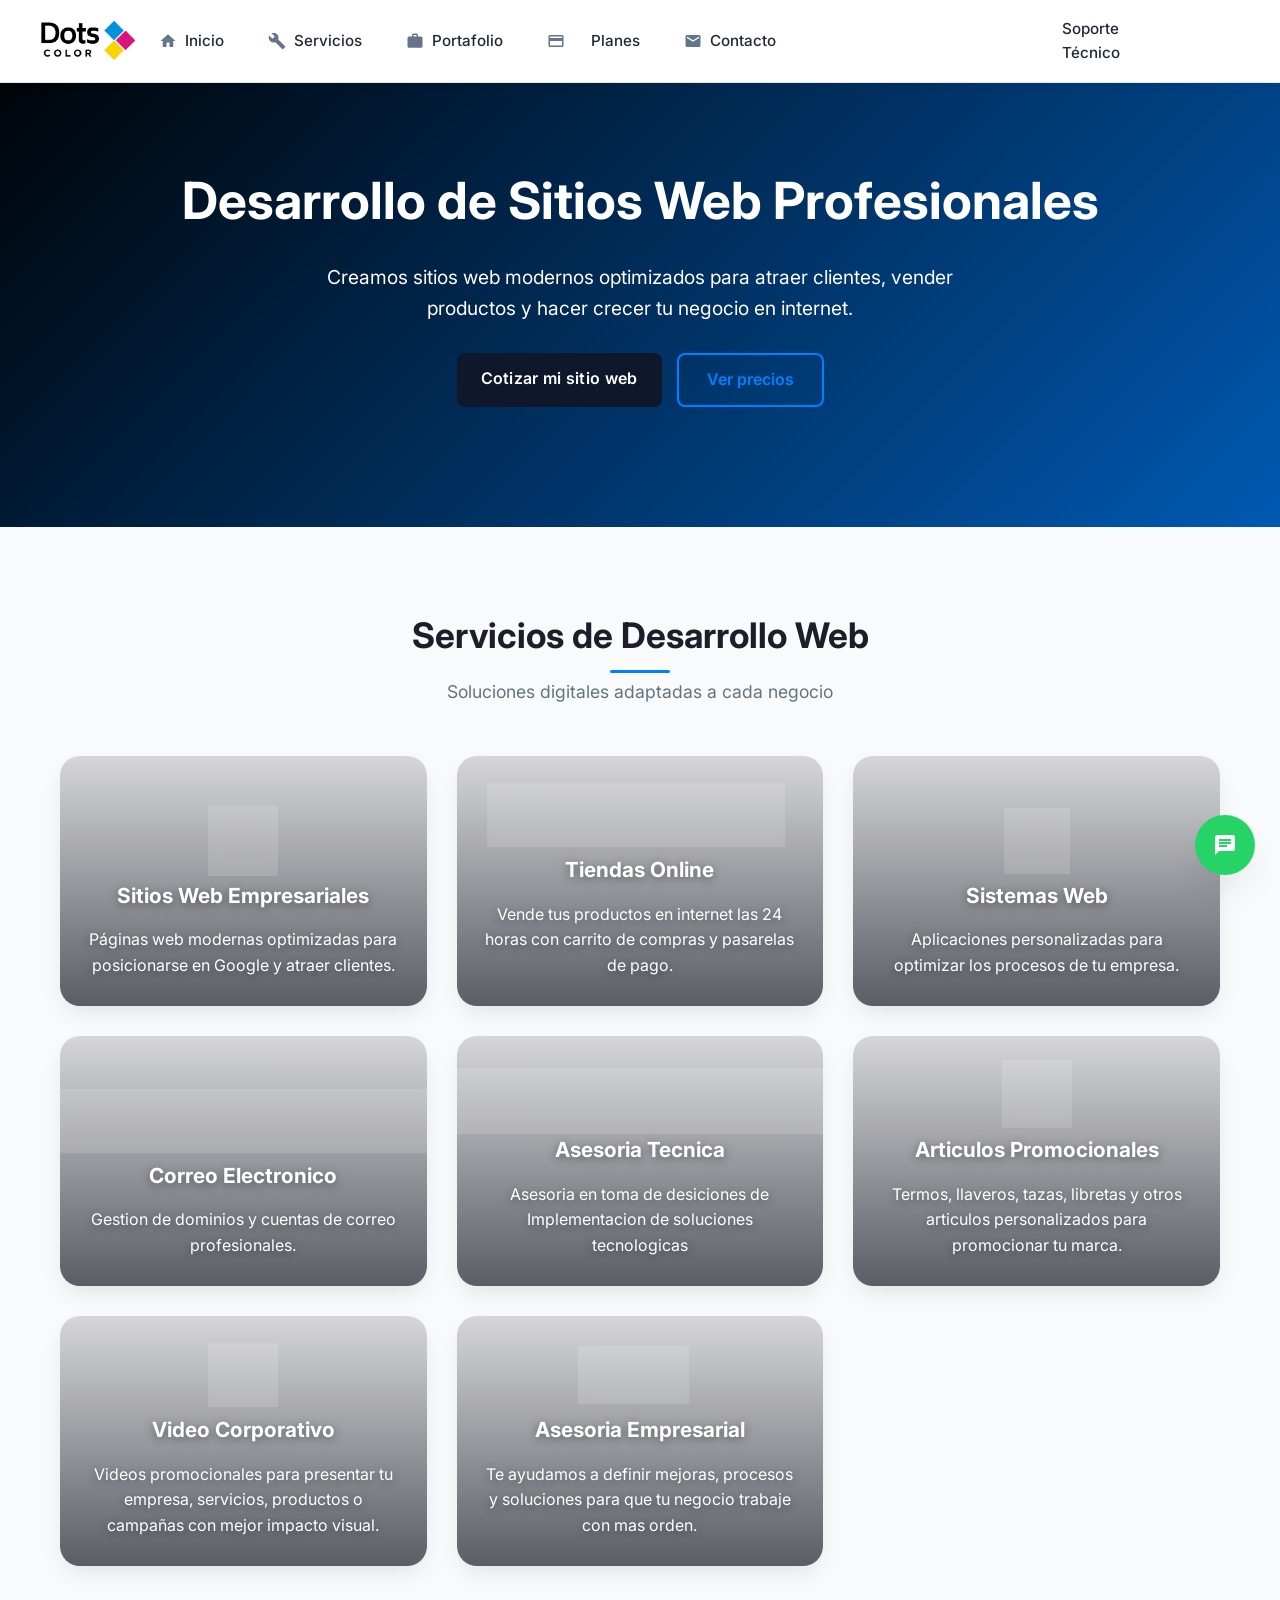
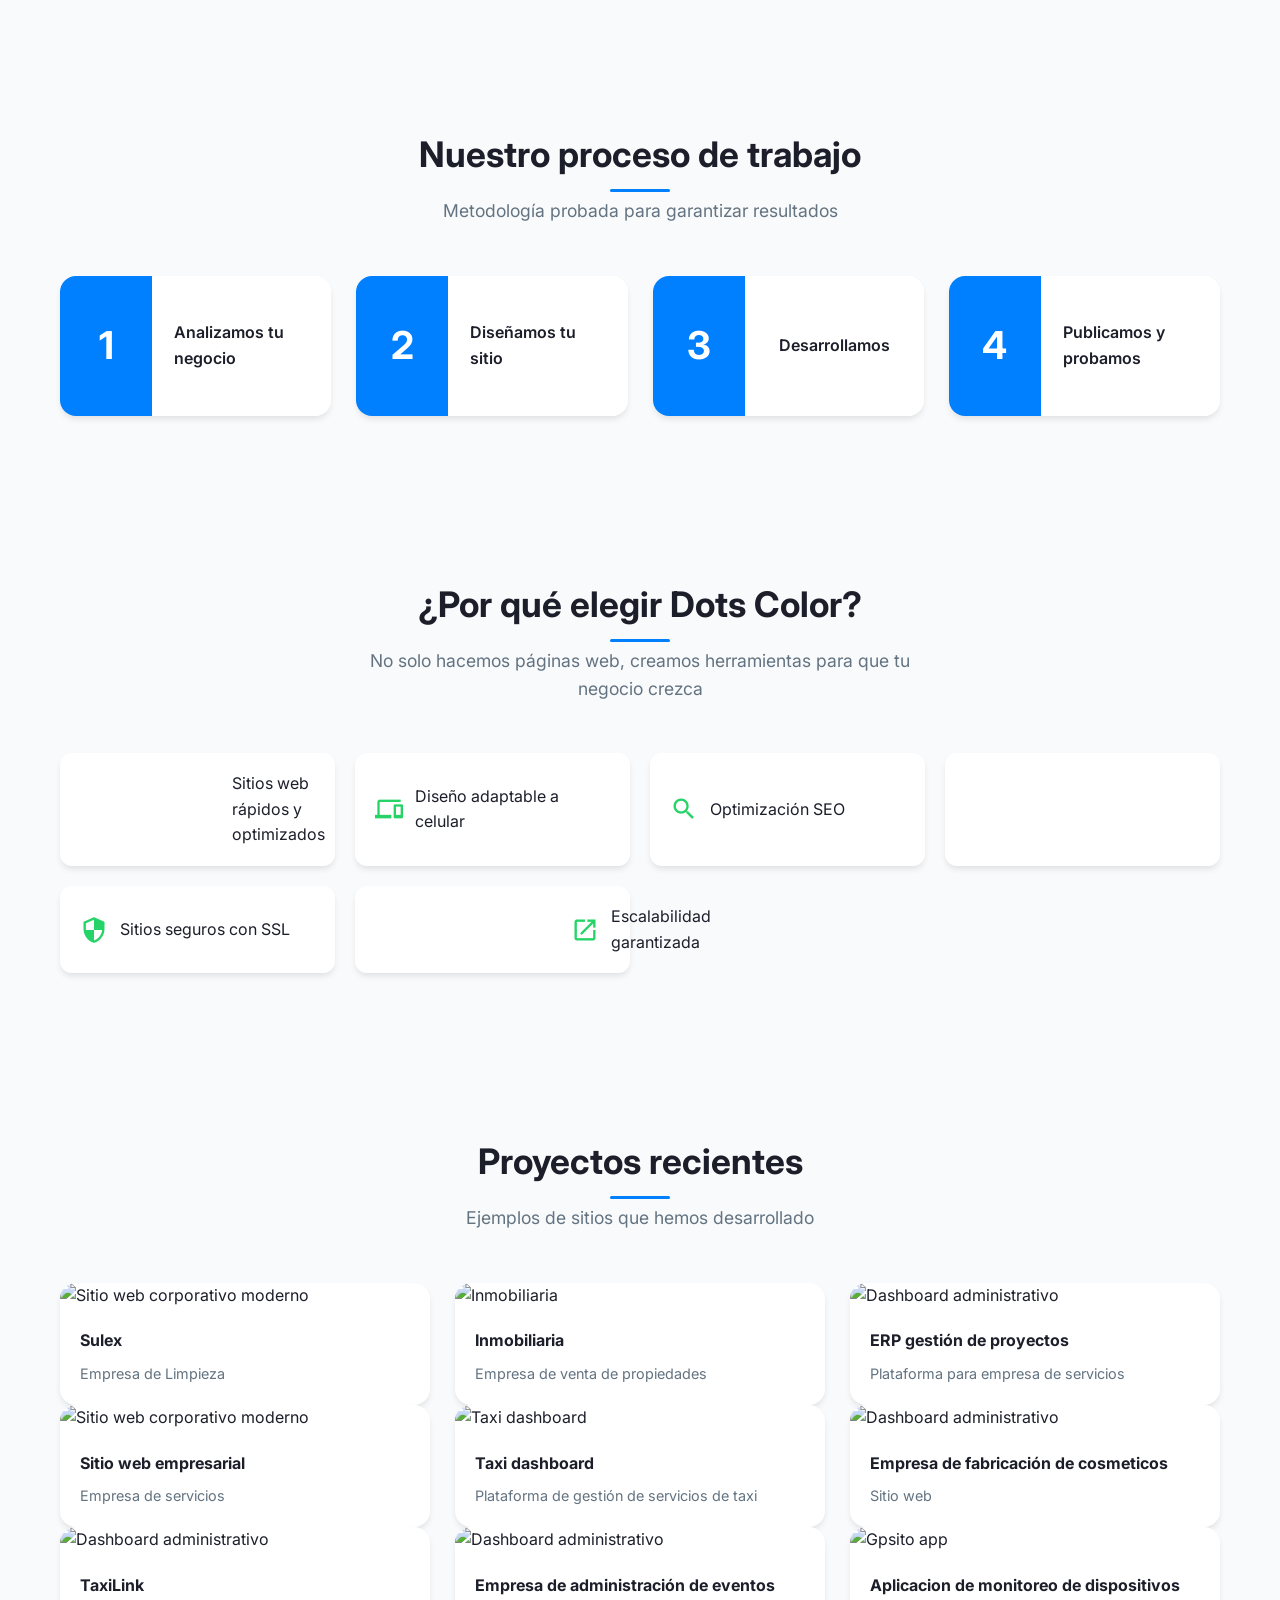
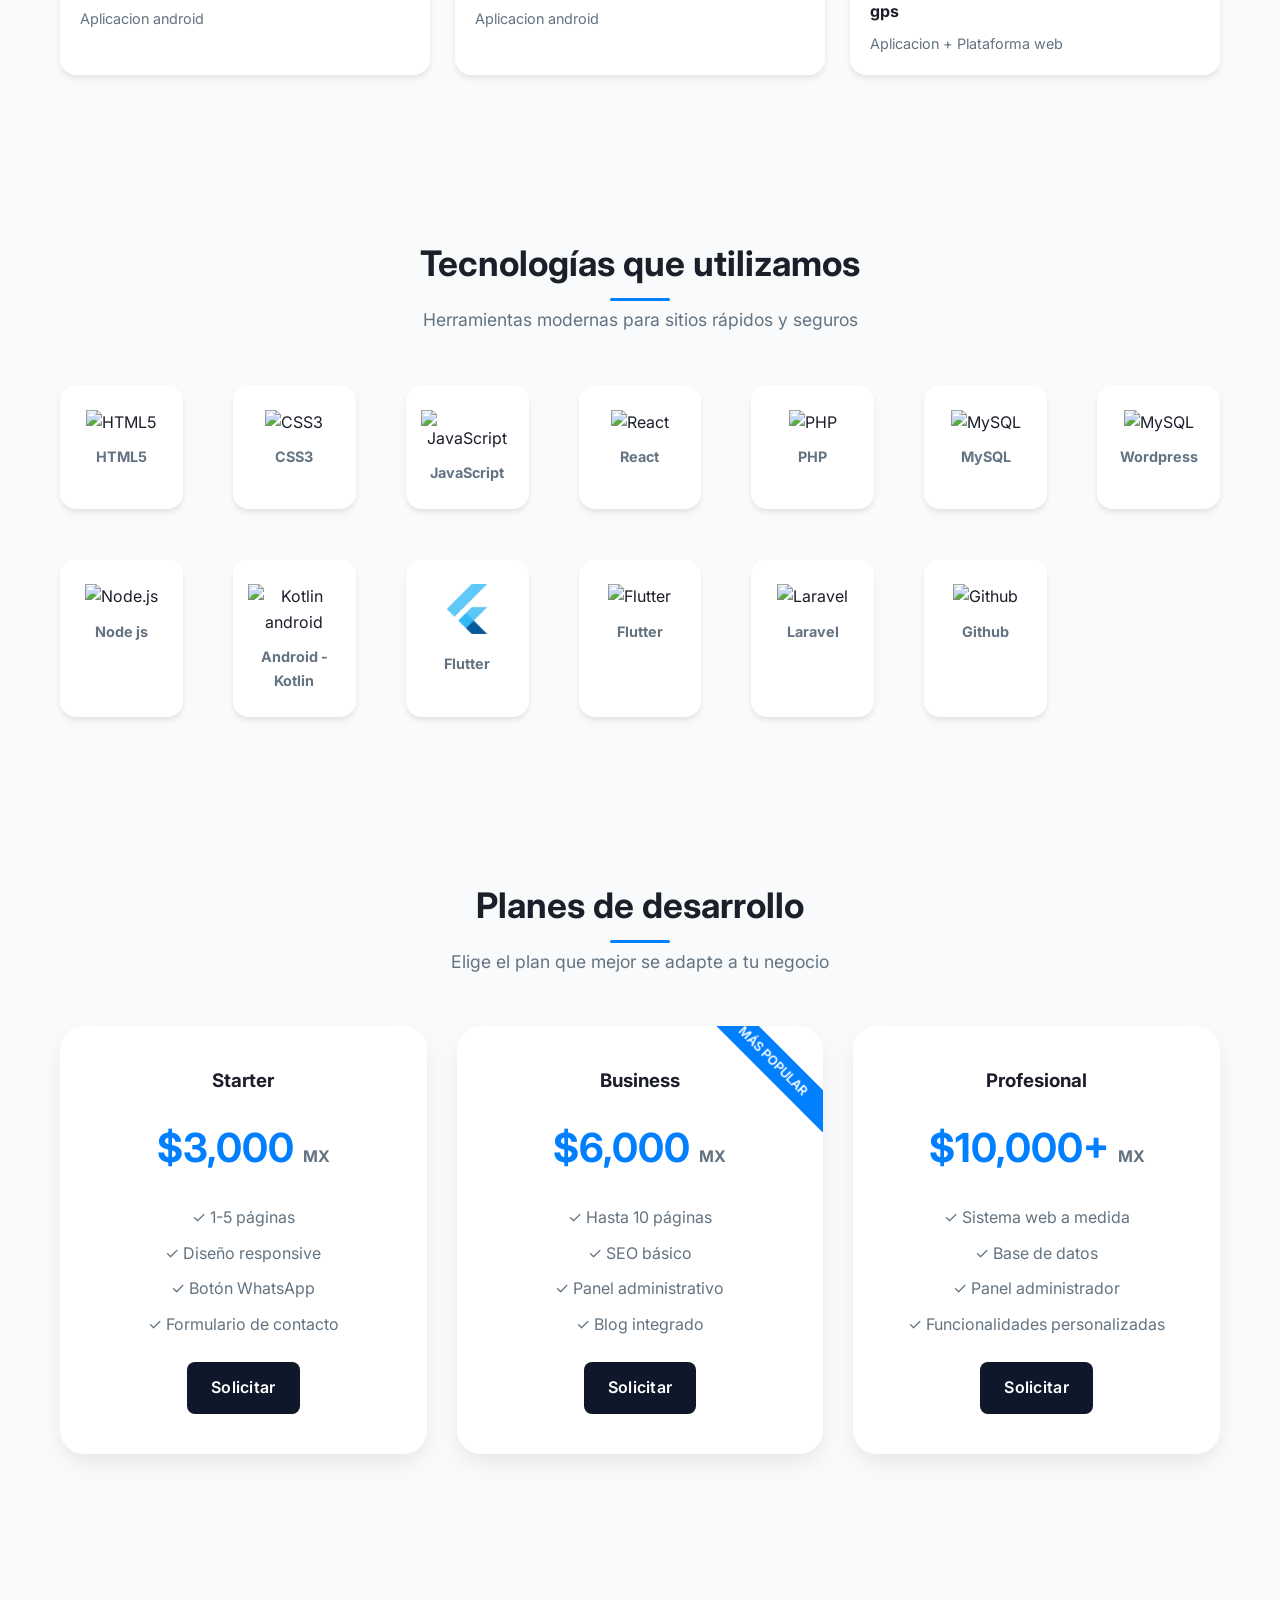
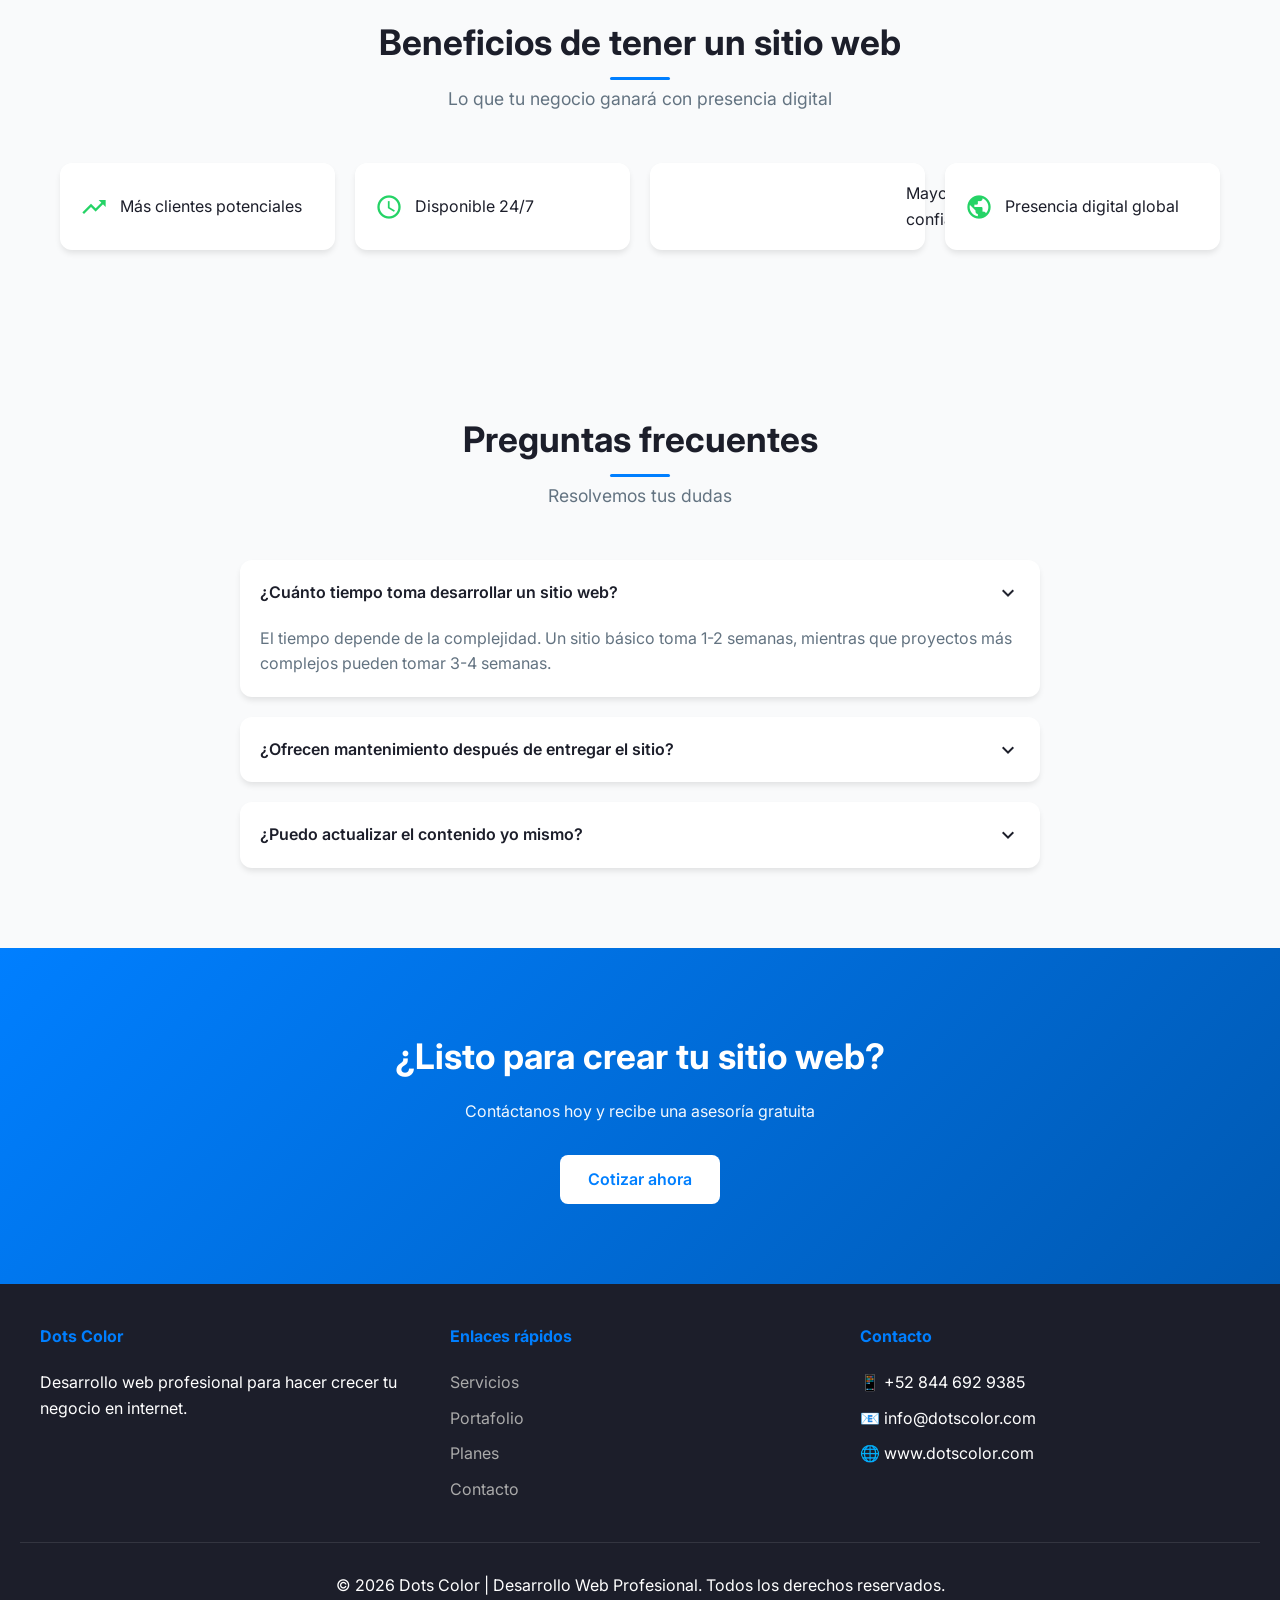
==== index.html @ f200e53b "Update index.html" ====
<!DOCTYPE html>
<html lang="es">
<head>
  <meta charset="UTF-8">
  <meta name="viewport" content="width=device-width, initial-scale=1.0">
  
  <!-- Meta tags SEO -->
  <title>Dots Color | Desarrollo Web Profesional</title>
  <meta name="description" content="Creamos sitios web modernos y optimizados para hacer crecer tu negocio en internet. Diseño responsive, SEO y soporte profesional.">
  <meta name="keywords" content="desarrollo web, páginas web, tiendas online, diseño web profesional">
  
  <!-- Fuentes -->
  <link rel="preconnect" href="https://fonts.googleapis.com">
  <link rel="preconnect" href="https://fonts.gstatic.com" crossorigin>
  <link href="https://fonts.googleapis.com/css2?family=Inter:wght@300;400;500;600;700&display=swap" rel="stylesheet">
  <link rel="stylesheet" href="https://fonts.googleapis.com/icon?family=Material+Icons">
<link rel="stylesheet" href="assets/bootstrap/css/bootstrap.min.css">		
		
<style>

/*-------------------------------
# Dropdwon menu 
--------------------------------*/

    /* ===== VARIABLES CSS ===== */
    :root {
      --primary: #007FFF;
      --primary-dark: #0059b2;
      --secondary: #25D366;
      --dark: #1C1E2A;
      --gray: #637381;
      --light: #f9fafb;
      --white: #ffffff;
      --shadow-sm: 0 4px 6px -1px rgba(0, 0, 0, 0.1);
      --shadow-md: 0 10px 25px -5px rgba(0, 0, 0, 0.1);
      --shadow-lg: 0 20px 40px -15px rgba(0, 0, 0, 0.2);
      --transition: all 0.3s ease;
    }

    /* ===== RESET Y BASE ===== */
    * {
      margin: 0;
      padding: 0;
      box-sizing: border-box;
    }

    html {
      scroll-behavior: smooth;
    }

    body {
      font-family: 'Inter', sans-serif;
      background: var(--light);
      color: var(--dark);
      line-height: 1.6;
    }

    /* ===== UTILIDADES ===== */
    .container {
      max-width: 1200px;
      margin: 0 auto;
      padding: 80px 20px;
    }

    .section-title {
      text-align: center;
      margin-bottom: 50px;
      opacity: 0;
      transform: translateY(24px);
      transition: opacity 0.8s ease, transform 0.8s ease;
      will-change: opacity, transform;
    }

    .section-title.is-visible {
      opacity: 1;
      transform: translateY(0);
    }

    .section-title h2 {
      font-size: 2.2rem;
      margin-bottom: 15px;
      position: relative;
      display: inline-block;
    }

    .section-title h2::after {
      content: '';
      position: absolute;
      bottom: -10px;
      left: 50%;
      transform: translateX(-50%);
      width: 60px;
      height: 3px;
      background: var(--primary);
      border-radius: 2px;
    }

    .section-title p {
      color: var(--gray);
      font-size: 1.1rem;
      max-width: 600px;
      margin: 0 auto;
    }

    /* ===== BOTONES ===== */
    .btn {
      display: inline-block;
      padding: 12px 28px;
      border-radius: 8px;
      text-decoration: none;
      font-weight: 600;
      transition: var(--transition);
      cursor: pointer;
      border: none;
      font-size: 1rem;
    }

    .btn-primary {
      background: var(--primary);
      color: var(--white);
    }

    .btn-primary:hover {
      background: var(--primary-dark);
      transform: translateY(-2px);
      box-shadow: var(--shadow-md);
    }

    .btn-outline {
      background: transparent;
      color: var(--primary);
      border: 2px solid var(--primary);
    }

    .btn-outline:hover {
      background: var(--primary);
      color: var(--white);
    }

 /* ===== NAVBAR PREMIUM ===== */

.navbar {
    position: fixed;
    top: 0;
    width: 100%;
    z-index: 1000;

    background: #ffffff;
    border-bottom: 1px solid #e5e7eb;

    backdrop-filter: none;
    box-shadow: 0 2px 12px rgba(0,0,0,.04);
}

.navbar-container {
    max-width: 1280px;
    height: 82px;

    margin: 0 auto;
    padding: 0 32px;

    display: flex;
    align-items: center;
    justify-content: space-between;
}

.logo {
    display: flex;
    align-items: center;
    text-decoration: none;
    background: transparent;
    padding: 0;
    box-shadow: none;
}

.logo:hover {
    transform: none;
    background: transparent;
    box-shadow: none;
}

.logo img {
    height: 46px;
    width: auto;
}

.nav-menu {
    display: flex;
    align-items: center;
    gap: 8px;
    list-style: none;
}

.nav-link {
    position: relative;

    display: flex;
    align-items: center;
    gap: 8px;

    padding: 12px 18px;

    color: #1f2937;
    text-decoration: none;
    font-size: .95rem;
    font-weight: 500;

    border-radius: 8px;

    transition: .25s ease;
}

.nav-link:hover {
    color: #111827;
    background: #f8fafc;
}

.nav-link::after {
    content: '';

    position: absolute;
    left: 18px;
    right: 18px;
    bottom: 8px;

    height: 2px;
    background: #0f172a;

    transform: scaleX(0);
    transition: .25s ease;
}

.nav-link:hover::after,
.nav-link.active::after {
    transform: scaleX(1);
}

.nav-link.active {
    color: #0f172a;
    font-weight: 600;
}

.nav-link .material-icons {
    font-size: 18px;
    color: #64748b;
    background: transparent;
    padding: 0;
}

.btn-primary {
    background: #0f172a;
    color: #ffffff;

    padding: 13px 24px;

    border-radius: 8px;

    text-decoration: none;
    font-weight: 600;
    letter-spacing: .3px;

    transition: .25s ease;
}

.btn-primary:hover {
    background: #020617;
    transform: translateY(-1px);
}
    /* ===== HERO ===== */
    .hero {
      padding: 160px 20px 120px;
		background: linear-gradient(135deg, #000000, var(--primary-dark)), url(https://www.ionos.mx/digitalguide/fileadmin/DigitalGuide/Teaser/web-development-t.jpg) center / cover;
   
      background-blend-mode: overlay;
      color: var(--white);
      text-align: center;
    }

    .hero h1 {
      font-size: clamp(2rem, 5vw, 3.2rem);
      margin-bottom: 20px;
      animation: fadeInUp 1s ease;
    }

    .hero p {
      font-size: 1.2rem;
      max-width: 700px;
      margin: 0 auto 30px;
      opacity: 0.95;
      animation: fadeInUp 1s ease 0.2s both;
    }

    .hero-buttons {
      display: flex;
      justify-content: center;
      gap: 15px;
      flex-wrap: wrap;
      animation: fadeInUp 1s ease 0.4s both;
    }

    /* ===== GRIDS ===== */
    .grid {
      display: grid;
      grid-template-columns: repeat(auto-fit, minmax(300px, 1fr));
      gap: 30px;
    }

    /* ===== CARDS ===== */
    .card {
      background: var(--white);
      padding: 35px;
      border-radius: 20px;
      text-align: center;
      box-shadow: var(--shadow-md);
      transition: var(--transition);
      height: 100%;
      display: block;
      color: inherit;
      text-decoration: none;
      position: relative;
      overflow: hidden;
    }

    .card::before {
      content: '';
      position: absolute;
      inset: 0;
      background: linear-gradient(180deg, rgba(28, 30, 42, 0.18), rgba(28, 30, 42, 0.72));
      opacity: 0;
      transition: var(--transition);
      z-index: 0;
    }

    .card.service-card {
      min-height: 250px;
      display: flex;
      flex-direction: column;
      justify-content: flex-end;
      align-items: center;
      padding: 28px;
      background-size: cover;
      background-position: center;
      color: var(--white);
      text-shadow: 0 2px 10px rgba(0, 0, 0, 0.45);
    }

    .card.service-card::before {
      opacity: 1;
    }

    .card.service-card > * {
      position: relative;
      z-index: 1;
    }

    .card.service-card .material-icons {
      color: var(--white);
      background: rgba(255, 255, 255, 0.14);
      backdrop-filter: blur(4px);
      border: 1px solid rgba(255, 255, 255, 0.18);
    }

    .card.service-card h3,
    .card.service-card p {
      color: var(--white);
    }

    .service-web {
      background-image: url('https://images.unsplash.com/photo-1467232004584-a241de8bcf5d?auto=format&fit=crop&w=1200');
    }

    .service-shop {
      background-image: url('https://images.unsplash.com/photo-1559028012-481c04fa702d?auto=format&fit=crop&w=1200');
    }

    .service-system {
      background-image: url('https://images.unsplash.com/photo-1551288049-bebda4e38f71?auto=format&fit=crop&w=1200');
    }

    .service-mail {
      background-image: url('https://images.unsplash.com/photo-1516321318423-f06f85e504b3?auto=format&fit=crop&w=1200');
    }

    .service-support {
      background-image: url('https://images.unsplash.com/photo-1552664730-d307ca884978?auto=format&fit=crop&w=1200');
    }

    .service-promos {
      background-image: url('https://images.unsplash.com/photo-1512436991641-6745cdb1723f?auto=format&fit=crop&w=1200');
    }

    .service-video {
      background-image: url('https://images.unsplash.com/photo-1485846234645-a62644f84728?auto=format&fit=crop&w=1200');
    }

    .service-business {
      background-image: url('https://images.unsplash.com/photo-1553877522-43269d4ea984?auto=format&fit=crop&w=1200');
    }

    .card[id] {
      scroll-margin-top: 110px;
    }

    .card:hover {
      transform: translateY(-8px);
      box-shadow: var(--shadow-lg);
    }

    .card .material-icons {
      font-size: 48px;
      color: var(--primary);
      margin-bottom: 15px;
    }

    .card h3 {
      margin-bottom: 15px;
      font-size: 1.3rem;
    }

    /* ===== PROCESO ===== */
    .steps {
      display: grid;
      grid-template-columns: repeat(auto-fit, minmax(200px, 1fr));
      gap: 25px;
      counter-reset: step;
    }

    .step {
      background: var(--white);
      border-radius: 16px;
      box-shadow: var(--shadow-sm);
      overflow: hidden;
      display: grid;
      grid-template-columns: 92px 1fr;
      transition: var(--transition);
    }

    .step:hover {
      transform: translateY(-5px);
      box-shadow: var(--shadow-md);
    }

    .step-number {
      background: var(--primary);
      color: var(--white);
      display: flex;
      align-items: center;
      justify-content: center;
      min-height: 140px;
      font-size: 2.4rem;
      font-weight: 700;
    }

    .step-content {
      background: var(--white);
      display: flex;
      align-items: center;
      justify-content: center;
      text-align: left;
      padding: 24px 22px;
      font-weight: 600;
      color: var(--dark);
    }

    /* ===== PORTAFOLIO ===== */
    .portfolio-grid {
      display: grid;
      grid-template-columns: repeat(auto-fit, minmax(300px, 1fr));
      gap: 25px;
    }

    .project {
      background: var(--white);
      border-radius: 16px;
      overflow: hidden;
      box-shadow: var(--shadow-sm);
      transition: var(--transition);
      display: block;
      color: inherit;
      text-decoration: none;
    }

    .project:hover {
      transform: translateY(-5px);
      box-shadow: var(--shadow-lg);
    }

    .project img {
      width: 100%;
      height: 220px;
      object-fit: cover;
      transition: var(--transition);
    }

    .project:hover img {
      transform: scale(1.05);
    }

    .project-info {
      padding: 20px;
    }

    .project-info h4 {
      margin-bottom: 8px;
    }

    .project-info p {
      color: var(--gray);
      font-size: 0.9rem;
    }

    /* ===== TECNOLOGÍAS ===== */
    .tech-grid {
      display: grid;
      grid-template-columns: repeat(auto-fit, minmax(120px, 1fr));
      gap: 50px;
    }

    .tech-card {
      background: var(--white);
      padding: 25px 15px;
      border-radius: 16px;
      text-align: center;
      box-shadow: var(--shadow-sm);
      transition: var(--transition);
    }

    .tech-card:hover {
      transform: translateY(-5px);
      box-shadow: var(--shadow-md);
    }

    .tech-card img {
      width: 50px;
      height: 50px;
      margin-bottom: 10px;
    }

    .tech-card h4 {
      font-size: 0.9rem;
      color: var(--gray);
    }

    /* ===== PRICING ===== */
    .pricing-grid {
      display: grid;
      grid-template-columns: repeat(auto-fit, minmax(280px, 1fr));
      gap: 30px;
    }

    .price-card {
      background: var(--white);
      padding: 40px 30px;
      border-radius: 24px;
      text-align: center;
      box-shadow: var(--shadow-md);
      transition: var(--transition);
      position: relative;
      overflow: hidden;
    }

    .price-card.popular::before {
      content: 'MÁS POPULAR';
      position: absolute;
      top: 20px;
      right: -35px;
      background: var(--primary);
      color: var(--white);
      padding: 5px 40px;
      transform: rotate(45deg);
      font-size: 0.8rem;
      font-weight: 600;
    }

    .price-card:hover {
      transform: translateY(-10px);
      box-shadow: var(--shadow-lg);
    }

    .price {
      font-size: 2.5rem;
      color: var(--primary);
      margin: 20px 0;
      font-weight: 700;
    }

    .price small {
      font-size: 1rem;
      color: var(--gray);
    }

    .price-card ul {
      list-style: none;
      margin: 25px 0;
    }

    .price-card li {
      margin: 10px 0;
      color: var(--gray);
    }

    /* ===== BENEFICIOS ===== */
    .benefits-grid {
      display: grid;
      grid-template-columns: repeat(auto-fit, minmax(250px, 1fr));
      gap: 20px;
    }

    .benefit {
      display: flex;
      align-items: center;
      gap: 12px;
      background: var(--white);
      padding: 18px 20px;
      border-radius: 12px;
      box-shadow: var(--shadow-sm);
      transition: transform 0.3s ease, box-shadow 0.3s ease, background 0.3s ease;
      animation: fadeInUp 0.7s ease both;
      will-change: transform, box-shadow;
    }

    .benefit:hover {
      transform: translateY(-6px) scale(1.02);
      box-shadow: var(--shadow-lg);
      background: linear-gradient(135deg, rgba(0, 127, 255, 0.06), rgba(255, 255, 255, 1));
    }

    .benefits-grid .benefit:nth-child(1) { animation-delay: 0.05s; }
    .benefits-grid .benefit:nth-child(2) { animation-delay: 0.15s; }
    .benefits-grid .benefit:nth-child(3) { animation-delay: 0.25s; }
    .benefits-grid .benefit:nth-child(4) { animation-delay: 0.35s; }
    .benefits-grid .benefit:nth-child(5) { animation-delay: 0.45s; }
    .benefits-grid .benefit:nth-child(6) { animation-delay: 0.55s; }

    .benefit .material-icons {
      color: var(--secondary);
      font-size: 28px;
    }

    /* ===== FAQ ===== */
    .faq-grid {
      display: grid;
      gap: 20px;
      max-width: 800px;
      margin: 0 auto;
    }

    .faq-item {
      background: var(--white);
      border-radius: 12px;
      overflow: hidden;
      box-shadow: var(--shadow-sm);
    }

    .faq-question {
      padding: 20px;
      cursor: pointer;
      display: flex;
      justify-content: space-between;
      align-items: center;
      font-weight: 600;
    }

    .faq-question:hover {
      background: rgba(0, 127, 255, 0.05);
    }

    .faq-answer {
      padding: 0 20px 20px;
      color: var(--gray);
      display: none;
    }

    .faq-item.active .faq-answer {
      display: block;
    }

    .faq-item.active .material-icons {
      transform: rotate(180deg);
    }

    /* ===== CTA ===== */
    .cta {
      background: linear-gradient(135deg, var(--primary), var(--primary-dark));
      color: var(--white);
      text-align: center;
      padding: 80px 20px;
    }

    .cta h2 {
      font-size: 2.2rem;
      margin-bottom: 15px;
    }

    .cta p {
      margin-bottom: 30px;
      opacity: 0.95;
    }

    .cta .btn {
      background: var(--white);
      color: var(--primary);
    }

    .cta .btn:hover {
      transform: translateY(-2px);
      box-shadow: var(--shadow-lg);
    }

    /* ===== FOOTER ===== */
    .footer {
      background: var(--dark);
      color: var(--white);
      padding: 40px 20px;
    }

    .footer-content {
      max-width: 1200px;
      margin: 0 auto;
      display: grid;
      grid-template-columns: repeat(auto-fit, minmax(250px, 1fr));
      gap: 30px;
    }

    .footer-section h4 {
      margin-bottom: 20px;
      color: var(--primary);
    }

    .footer-section ul {
      list-style: none;
    }

    .footer-section li {
      margin: 10px 0;
    }

    .footer-section a {
      color: #aaa;
      text-decoration: none;
      transition: var(--transition);
    }

    .footer-section a:hover {
      color: var(--primary);
    }

    .footer-bottom {
      text-align: center;
      padding-top: 30px;
      margin-top: 30px;
      border-top: 1px solid rgba(255, 255, 255, 0.1);
    }

    /* ===== WHATSAPP FLOAT ===== */
    .whatsapp-float {
      position: fixed;
      bottom: 25px;
      right: 25px;
      background: var(--secondary);
      color: var(--white);
      width: 60px;
      height: 60px;
      border-radius: 50%;
      display: flex;
      align-items: center;
      justify-content: center;
      font-size: 30px;
      box-shadow: var(--shadow-lg);
      transition: var(--transition);
      z-index: 999;
      text-decoration: none;
    }

    .whatsapp-float:hover {
      transform: scale(1.1) rotate(5deg);
      background: #20b859;
    }

    /* ===== ANIMACIONES ===== */
    @keyframes fadeInUp {
      from {
        opacity: 0;
        transform: translateY(30px);
      }
      to {
        opacity: 1;
        transform: translateY(0);
      }
    }

    @keyframes titleGlow {
      0% {
        box-shadow: 0 0 0 0 rgba(255, 255, 255, 0.18);
      }
      100% {
        box-shadow: 0 0 0 16px rgba(243, 243, 243, 0);
      }
    }

    /* ===== RESPONSIVE ===== */
    @media (max-width: 768px) {
      .menu-toggle {
        display: block;
      }

      .nav-menu {
        position: fixed;
        left: -100%;
        top: 70px;
        flex-direction: column;
        background: rgba(255, 255, 255, 0.96);
        width: 100%;
        text-align: center;
        padding: 24px 18px 28px;
        box-shadow: var(--shadow-lg);
        border-top: 1px solid rgba(0, 127, 255, 0.08);
        transition: 0.3s;
        gap: 12px;
      }

      .nav-menu.active {
        left: 0;
      }

      .nav-link {
        width: 100%;
        justify-content: center;
        padding: 14px 16px;
      }

      .hero h1 {
        font-size: 2rem;
      }

      .section-title h2 {
        font-size: 1.8rem;
      }

      .step {
        grid-template-columns: 1fr;
      }

      .step-number {
        min-height: 88px;
      }

      .step-content {
        text-align: center;
      }
    }
  </style>
</head>

<body>

  <!-- NAVBAR -->
  <header class="navbar">
    <div class="navbar-container">
		   <button class="menu-toggle btn-info" aria-label="Menú" aria-expanded="false">
        <span class="material-icons">menu</span>
      </button>
      <a href="#" class="logo" aria-label="Dots Color">
        <img src="logodots.png" alt="Dots Color">
      </a>
		<style>.menu-toggle {
    display: flex;
    align-items: center;
    justify-content: center;
    width: 45px;
    height: 45px;
    border: none;
    border-radius: 10px;
    background: #0d6efd;
    color: #fff;
    cursor: pointer;
    transition: all .3s ease;
    box-shadow: 0 2px 8px rgba(0,0,0,.15);
}

.menu-toggle:hover {
    background: #0b5ed7;
    transform: translateY(-2px);
}

.menu-toggle:active {
    transform: scale(.95);
}

.menu-toggle .material-icons {
    font-size: 26px;
}

/* Ocultar en escritorio */
@media (min-width: 992px) {
    .menu-toggle {
        display: none;
    }
}</style>
      
   

      <ul class="nav-menu" role="list">
        <li><a href="#" class="nav-link"><span class="material-icons" aria-hidden="true">home</span>Inicio</a></li>
        <li><a href="#servicios" class="nav-link"><span class="material-icons" aria-hidden="true">build</span>Servicios</a></li>
        <li><a href="#portafolio" class="nav-link"><span class="material-icons" aria-hidden="true">work</span>Portafolio</a></li>
        <li><a href="#planes" class="nav-link"><span class="material-icons" aria-hidden="true">payments</span>Planes</a></li>
        <li><a href="#contacto" class="nav-link"><span class="material-icons" aria-hidden="true">mail</span>Contacto</a></li>
        <li><a href="soporte-tecnico.html" class="nav-link"><span class="material-icons" aria-hidden="true">support_agent</span>Soporte Técnico</a></li>
        <li><a href="index.html" class="nav-link"><span class="material-icons" aria-hidden="true">design_services</span>Personalizado</a></li>
      </ul>

      <a href="https://wa.me/5218446929385" class="btn btn-primary" target="_blank" rel="noopener">
        Cotizar
      </a>
    </div>
  </header>

  <main>
    <!-- HERO -->
    <section class="hero">
      <h1>Desarrollo de Sitios Web Profesionales</h1>
      <p>
        Creamos sitios web modernos optimizados para atraer clientes,
        vender productos y hacer crecer tu negocio en internet.
      </p>
      <div class="hero-buttons">
        <a href="https://wa.me/5218446929385?text=Hola%20quiero%20cotizar%20un%20sitio%20web" 
           class="btn btn-primary" target="_blank" rel="noopener">
          Cotizar mi sitio web
        </a>
        <a href="#planes" class="btn btn-outline">
          Ver precios
        </a>
      </div>
    </section>

    <!-- SERVICIOS -->
    <section class="container" id="servicios">
      <div class="section-title">
        <h2>Servicios de Desarrollo Web</h2>
        <p>Soluciones digitales adaptadas a cada negocio</p>
      </div>
      <div class="grid">
        <a class="card service-card service-web" href="sitios-web-empresariales.html" aria-label="Ir a Sitios Web Empresariales">
          <span class="material-icons" aria-hidden="true">language</span>
          <h3>Sitios Web Empresariales</h3>
          <p>Páginas web modernas optimizadas para posicionarse en Google y atraer clientes.</p>
        </a>
        <a class="card service-card service-shop" href="tiendas-online.html" aria-label="Ir a Tiendas Online">
          <span class="material-icons" aria-hidden="true">storefront</span>
          <h3>Tiendas Online</h3>
          <p>Vende tus productos en internet las 24 horas con carrito de compras y pasarelas de pago.</p>
        </a>
        <a class="card service-card service-system" href="sistemas-web.html" aria-label="Ir a Sistemas Web">
          <span class="material-icons" aria-hidden="true">dashboard</span>
          <h3>Sistemas Web</h3>
          <p>Aplicaciones personalizadas para optimizar los procesos de tu empresa.</p>
        </a>
        <a class="card service-card service-mail" href="correo-electronico.html" aria-label="Ir a Correo Electronico">
      <span class="material-icons">alternate_email</span>
          <h3>Correo Electronico</h3>
          <p>Gestion de dominios y cuentas de correo profesionales.</p>
        </a>

        <a class="card service-card service-support" href="asesoria-tecnica.html" aria-label="Ir a Asesoria Tecnica">
     <span class="material-icons">support_agent</span>
          <h3>Asesoria Tecnica</h3>
          <p>Asesoria en toma de desiciones de Implementacion de soluciones tecnologicas</p>
        </a>

        <a class="card service-card service-promos" href="articulos-promocionales.html" aria-label="Ir a Articulos Promocionales">
      <span class="material-icons">card_giftcard</span>
          <h3>Articulos Promocionales</h3>
          <p>Termos, llaveros, tazas, libretas y otros articulos personalizados para promocionar tu marca.</p>
        </a>

        <a class="card service-card service-video" href="video-corporativo.html" aria-label="Ir a Video Corporativo">
      <span class="material-icons">movie</span>
          <h3>Video Corporativo</h3>
          <p>Videos promocionales para presentar tu empresa, servicios, productos o campañas con mejor impacto visual.</p>
        </a>

        <a class="card service-card service-business" href="asesoria-empresarial.html" aria-label="Ir a Asesoria Empresarial">
      <span class="material-icons">groups</span>
          <h3>Asesoria Empresarial</h3>
          <p>Te ayudamos a definir mejoras, procesos y soluciones para que tu negocio trabaje con mas orden.</p>
        </a>
      </div>
    </section>

    <!-- PROCESO -->
    <section class="container">
      <div class="section-title">
        <h2>Nuestro proceso de trabajo</h2>
        <p>Metodología probada para garantizar resultados</p>
      </div>
      <div class="steps">
        <div class="step">
          <div class="step-number">1</div>
          <div class="step-content">Analizamos tu negocio</div>
        </div>
        <div class="step">
          <div class="step-number">2</div>
          <div class="step-content">Diseñamos tu sitio</div>
        </div>
        <div class="step">
          <div class="step-number">3</div>
          <div class="step-content">Desarrollamos</div>
        </div>
        <div class="step">
          <div class="step-number">4</div>
          <div class="step-content">Publicamos y probamos</div>
        </div>
      </div>
    </section>

    <!-- BENEFICIOS 1 -->
    <section class="container">
      <div class="section-title">
        <h2>¿Por qué elegir Dots Color?</h2>
        <p>No solo hacemos páginas web, creamos herramientas para que tu negocio crezca</p>
      </div>
      <div class="benefits-grid">
        <div class="benefit">
          <span class="material-icons">speed</span>
          Sitios web rápidos y optimizados
        </div>
        <div class="benefit">
          <span class="material-icons">devices</span>
          Diseño adaptable a celular
        </div>
        <div class="benefit">
          <span class="material-icons">search</span>
          Optimización SEO
        </div>
        <div class="benefit">
          <span class="material-icons">support_agent</span>
          Soporte técnico continuo
        </div>
        <div class="benefit">
          <span class="material-icons">security</span>
          Sitios seguros con SSL
        </div>
        <div class="benefit">
          <span class="material-icons">rocket_launch</span>
          Escalabilidad garantizada
        </div>
      </div>
    </section>

    <!-- PORTAFOLIO -->
    <section class="container" id="portafolio">
      <div class="section-title">
        <h2>Proyectos recientes</h2>
        <p>Ejemplos de sitios que hemos desarrollado</p>
      </div>
      <div class="portfolio-grid">
        <a class="project" href="sulex.html">
          <img src="sulex.png" 
               alt="Sitio web corporativo moderno"
               loading="lazy">
          <div class="project-info">
            <h4>Sulex</h4>
            <p>Empresa de Limpieza</p>
          </div>
        </a>
        <a class="project" href="corsa/index.html" target="_blank" rel="noopener noreferrer">
          <img src="corsa.png" 
               alt="Inmobiliaria"
               loading="lazy">
          <div class="project-info">
            <h4>Inmobiliaria</h4>
            <p>Empresa de venta de propiedades</p>
          </div>
        </a>
        <a class="project" href="https://vidatracking.com" target="_blank" rel="noopener noreferrer">
          <img src="vida.png" 
               alt="Dashboard administrativo"
               loading="lazy">
          <div class="project-info">
            <h4>ERP gestión de proyectos </h4>
            <p>Plataforma para empresa de servicios</p>
          </div>
        </a>
      </div>
        <div class="portfolio-grid">
        <a class="project" href="https://qlsdemexico.com">
          <img src="qls.png" 
               alt="Sitio web corporativo moderno"
               loading="lazy">
          <div class="project-info">
            <h4>Sitio web empresarial</h4>
            <p>Empresa de servicios</p>
          </div>
        </a>
        <a class="project" href="https://gpsito.web.app/dashboard" target="_blank" rel="noopener noreferrer">
          <img src="linkweb.png" 
               alt="Taxi dashboard"
               loading="lazy">
          <div class="project-info">
            <h4>Taxi dashboard</h4>
            <p>Plataforma de gestión de servicios de taxi</p>
          </div>
        </a>
      <a class="project" href="made/index.html" target="_blank" rel="noopener noreferrer">
          <img src="madeby.png" 
               alt="Dashboard administrativo"
               loading="lazy">
          <div class="project-info">
            <h4>Empresa de fabricación de cosmeticos </h4>
            <p>Sitio web</p>
          </div>
        </a>
      </div>
        <div class="portfolio-grid">
         <a class="project" href="made/index.html" target="_blank" rel="noopener noreferrer">
          <img src="taxi.jpg" 
               alt="Dashboard administrativo"
               loading="lazy">
          <div class="project-info">
            <h4>TaxiLink</h4>
            <p>Aplicacion android</p>
          </div>
        </a>    <a class="project" href="made/index.html" target="_blank" rel="noopener noreferrer">
          <img src="madeby.png" 
               alt="Dashboard administrativo"
               loading="lazy">
          <div class="project-info">
            <h4>Empresa de administración de eventos </h4>
           <p>Aplicacion android</p>
          </div>
        </a>    <a class="project" href="made/index.html" target="_blank" rel="noopener noreferrer">
          <img src="gpsito.png" 
               alt="Gpsito app"
               loading="lazy">
          <div class="project-info">
            <h4>Aplicacion de monitoreo de dispositivos gps </h4>
            <p>Aplicacion + Plataforma web</p>
          </div>
        </a>
       
    
      </div>
    </section>

    <!-- TECNOLOGÍAS -->
    <section class="container">
      <div class="section-title">
        <h2>Tecnologías que utilizamos</h2>
        <p>Herramientas modernas para sitios rápidos y seguros</p>
      </div>
      <div class="tech-grid">
        <div class="tech-card">
          <img src="https://cdn.jsdelivr.net/gh/devicons/devicon/icons/html5/html5-original.svg" 
               alt="HTML5"
               loading="lazy">
          <h4>HTML5</h4>
        </div>
        <div class="tech-card">
          <img src="https://cdn.jsdelivr.net/gh/devicons/devicon/icons/css3/css3-original.svg" 
               alt="CSS3"
               loading="lazy">
          <h4>CSS3</h4>
        </div>
        <div class="tech-card">
          <img src="https://cdn.jsdelivr.net/gh/devicons/devicon/icons/javascript/javascript-original.svg" 
               alt="JavaScript"
               loading="lazy">
          <h4>JavaScript</h4>
        </div>
        <div class="tech-card">
          <img src="https://cdn.jsdelivr.net/gh/devicons/devicon/icons/react/react-original.svg" 
               alt="React"
               loading="lazy">
          <h4>React</h4>
        </div>
        <div class="tech-card">
          <img src="https://cdn.jsdelivr.net/gh/devicons/devicon/icons/php/php-original.svg" 
               alt="PHP"
               loading="lazy">
          <h4>PHP</h4>
        </div>
        <div class="tech-card">
          <img src="https://cdn.jsdelivr.net/gh/devicons/devicon/icons/mysql/mysql-original.svg" 
               alt="MySQL"
               loading="lazy">
          <h4>MySQL</h4>
        </div>
                <div class="tech-card">
          <img src="https://upload.wikimedia.org/wikipedia/commons/9/93/Wordpress_Blue_logo.png" 
               alt="MySQL"
               loading="lazy">
          <h4>Wordpress</h4>
        </div>
                <div class="tech-card">
          <img src="https://www.mindrops.com/images/nodejs-image.webp" 
               alt="Node.js"
               loading="lazy">
          <h4>Node js</h4>
        </div>
                <div class="tech-card">
          <img src="https://encrypted-tbn0.gstatic.com/images?q=tbn:ANd9GcQ1koMKLNYy0fWNBlFeKv047ycNS4zLcIzhFw&s" 
               alt="Kotlin android"
               loading="lazy">
          <h4>Android - Kotlin</h4>
        </div>
   
                        <div class="tech-card">
          <img src="[data-uri]" 
               alt="Flutter"
               loading="lazy">
          <h4>Flutter</h4>
        </div>
                        <div class="tech-card">
          <img src="https://outvio.com/static/bfb8f4e7bda4d4626c34c6e47495f485/e30c4/ckyyctuuc00067b9ge5zo35en.jpg" 
               alt="Flutter"
               loading="lazy">
          <h4>Flutter</h4>
        </div>
                        <div class="tech-card">
          <img src="https://www.directimpactsolutions.com/wp-content/uploads/2022/10/Laravel_Logo-1024x724.png" 
               alt="Laravel"
               loading="lazy">
          <h4>Laravel</h4>
        </div>
                        <div class="tech-card">
          <img src="https://encrypted-tbn0.gstatic.com/images?q=tbn:ANd9GcRK_bgZf_Y5lnJQpf7IByFGA-W1UFP3CIK_Jw&s" 
               alt="Github"
               loading="lazy">
          <h4>Github</h4>
        </div>
      </div>
    </section>

    <!-- PLANES -->
    <section class="container" id="planes">
      <div class="section-title">
        <h2>Planes de desarrollo</h2>
        <p>Elige el plan que mejor se adapte a tu negocio</p>
      </div>
      <div class="pricing-grid">
        <article class="price-card">
          <h3>Starter</h3>
          <div class="price">$3,000 <small>MX</small></div>
          <ul>
            <li>✓ 1-5 páginas</li>
            <li>✓ Diseño responsive</li>
            <li>✓ Botón WhatsApp</li>
            <li>✓ Formulario de contacto</li>
          </ul>
          <a href="https://wa.me/5218446929385" class="btn btn-primary">Solicitar</a>
        </article>
        
        <article class="price-card popular">
          <h3>Business</h3>
          <div class="price">$6,000 <small>MX</small></div>
          <ul>
            <li>✓ Hasta 10 páginas</li>
            <li>✓ SEO básico</li>
            <li>✓ Panel administrativo</li>
            <li>✓ Blog integrado</li>
          </ul>
          <a href="https://wa.me/5218446929385" class="btn btn-primary">Solicitar</a>
        </article>
        
        <article class="price-card">
          <h3>Profesional</h3>
          <div class="price">$10,000+ <small>MX</small></div>
          <ul>
            <li>✓ Sistema web a medida</li>
            <li>✓ Base de datos</li>
            <li>✓ Panel administrador</li>
            <li>✓ Funcionalidades personalizadas</li>
          </ul>
          <a href="https://wa.me/5218446929385" class="btn btn-primary">Solicitar</a>
        </article>
      </div>
    </section>

    <!-- BENEFICIOS 2 -->
    <section class="container">
      <div class="section-title">
        <h2>Beneficios de tener un sitio web</h2>
        <p>Lo que tu negocio ganará con presencia digital</p>
      </div>
      <div class="benefits-grid">
        <div class="benefit">
          <span class="material-icons">trending_up</span>
          Más clientes potenciales
        </div>
        <div class="benefit">
          <span class="material-icons">schedule</span>
          Disponible 24/7
        </div>
        <div class="benefit">
          <span class="material-icons">verified</span>
          Mayor confianza
        </div>
        <div class="benefit">
          <span class="material-icons">public</span>
          Presencia digital global
        </div>
      </div>
    </section>

    <!-- FAQ -->
    <section class="container">
      <div class="section-title">
        <h2>Preguntas frecuentes</h2>
        <p>Resolvemos tus dudas</p>
      </div>
      <div class="faq-grid">
        <div class="faq-item active">
          <div class="faq-question">
            ¿Cuánto tiempo toma desarrollar un sitio web?
            <span class="material-icons">expand_less</span>
          </div>
          <div class="faq-answer">
            El tiempo depende de la complejidad. Un sitio básico toma 1-2 semanas, mientras que proyectos más complejos pueden tomar 3-4 semanas.
          </div>
        </div>
        <div class="faq-item">
          <div class="faq-question">
            ¿Ofrecen mantenimiento después de entregar el sitio?
            <span class="material-icons">expand_more</span>
          </div>
          <div class="faq-answer">
            Sí, ofrecemos planes de mantenimiento mensuales que incluyen actualizaciones, copias de seguridad y soporte técnico.
          </div>
        </div>
        <div class="faq-item">
          <div class="faq-question">
            ¿Puedo actualizar el contenido yo mismo?
            <span class="material-icons">expand_more</span>
          </div>
          <div class="faq-answer">
            ¡Claro! Incluimos un panel administrativo fácil de usar para que puedas actualizar textos, imágenes y productos sin conocimientos técnicos.
          </div>
        </div>
      </div>
    </section>

    <!-- CTA -->
    <section class="cta" id="contacto">
      <h2>¿Listo para crear tu sitio web?</h2>
      <p>Contáctanos hoy y recibe una asesoría gratuita</p>
      <a href="https://wa.me/5218446929385?text=Hola%20quiero%20un%20sitio%20web" 
         class="btn" target="_blank" rel="noopener">
        Cotizar ahora
      </a>
    </section>
  </main>

  <!-- FOOTER -->
  <footer class="footer">
    <div class="footer-content">
      <div class="footer-section">
        <h4>Dots Color</h4>
        <p>Desarrollo web profesional para hacer crecer tu negocio en internet.</p>
      </div>
      <div class="footer-section">
        <h4>Enlaces rápidos</h4>
        <ul>
          <li><a href="#servicios">Servicios</a></li>
          <li><a href="#portafolio">Portafolio</a></li>
          <li><a href="#planes">Planes</a></li>
          <li><a href="#contacto">Contacto</a></li>
        </ul>
      </div>
      <div class="footer-section">
        <h4>Contacto</h4>
        <ul>
          <li>📱 +52 844 692 9385</li>
          <li>📧 info@dotscolor.com</li>
          <li>🌐 www.dotscolor.com</li>
        </ul>
      </div>
    </div>
    <div class="footer-bottom">
      <p>© 2026 Dots Color | Desarrollo Web Profesional. Todos los derechos reservados.</p>
    </div>
  </footer>

  <!-- WHATSAPP FLOAT -->
  <a href="https://wa.me/5218446929385" 
     class="whatsapp-float"
     target="_blank"
     rel="noopener"
     aria-label="Contactar por WhatsApp">
    <span class="material-icons">chat</span>
  </a>

  <!-- SCRIPTS -->
  <script>
    // Menú móvil
    document.addEventListener('DOMContentLoaded', function() {
      const menuToggle = document.querySelector('.menu-toggle');
      const navMenu = document.querySelector('.nav-menu');
      const menuIcon = menuToggle.querySelector('.material-icons');

      const sectionTitles = document.querySelectorAll('.section-title');
      const titleObserver = new IntersectionObserver((entries, observer) => {
        entries.forEach(entry => {
          if (entry.isIntersecting) {
            entry.target.classList.add('is-visible');
            entry.target.style.animation = 'titleGlow 0.9s ease';
            observer.unobserve(entry.target);
          }
        });
      }, {
        threshold: 0.18,
        rootMargin: '0px 0px -10% 0px'
      });

      sectionTitles.forEach(title => titleObserver.observe(title));

      menuToggle.addEventListener('click', function() {
        const isActive = navMenu.classList.toggle('active');
        menuIcon.textContent = isActive ? 'close' : 'menu';
        menuToggle.setAttribute('aria-expanded', isActive);
      });

      // Cerrar menú al hacer clic en un enlace
      document.querySelectorAll('.nav-link').forEach(link => {
        link.addEventListener('click', () => {
          navMenu.classList.remove('active');
          menuIcon.textContent = 'menu';
          menuToggle.setAttribute('aria-expanded', false);
        });
      });

      // FAQ Accordion
      document.querySelectorAll('.faq-question').forEach(question => {
        question.addEventListener('click', function() {
          const faqItem = this.parentElement;
          const icon = this.querySelector('.material-icons');
          
          // Cerrar otros
          document.querySelectorAll('.faq-item').forEach(item => {
            if (item !== faqItem) {
              item.classList.remove('active');
              item.querySelector('.material-icons').textContent = 'expand_more';
            }
          });
          
          // Toggle actual
          faqItem.classList.toggle('active');
          icon.textContent = faqItem.classList.contains('active') ? 'expand_less' : 'expand_more';
        });
      });
    });
  </script>
	
</body>
</html>
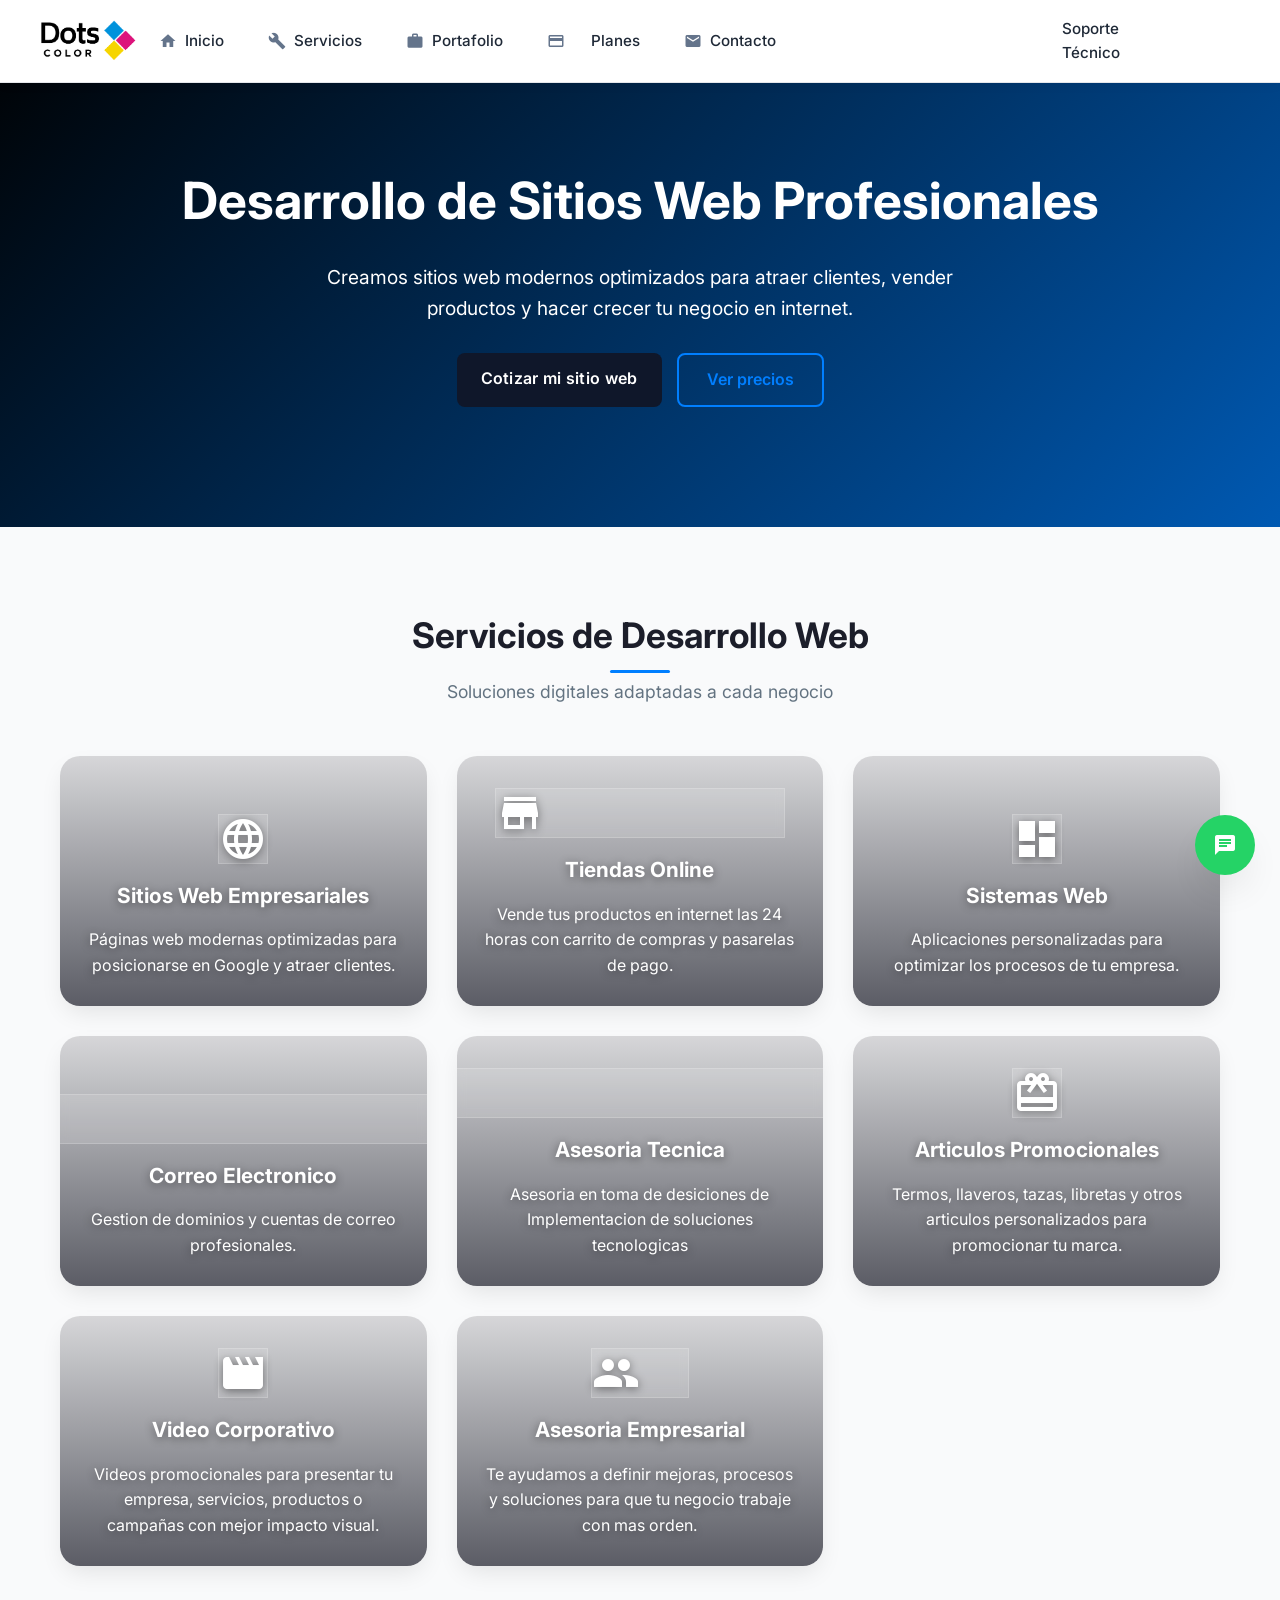
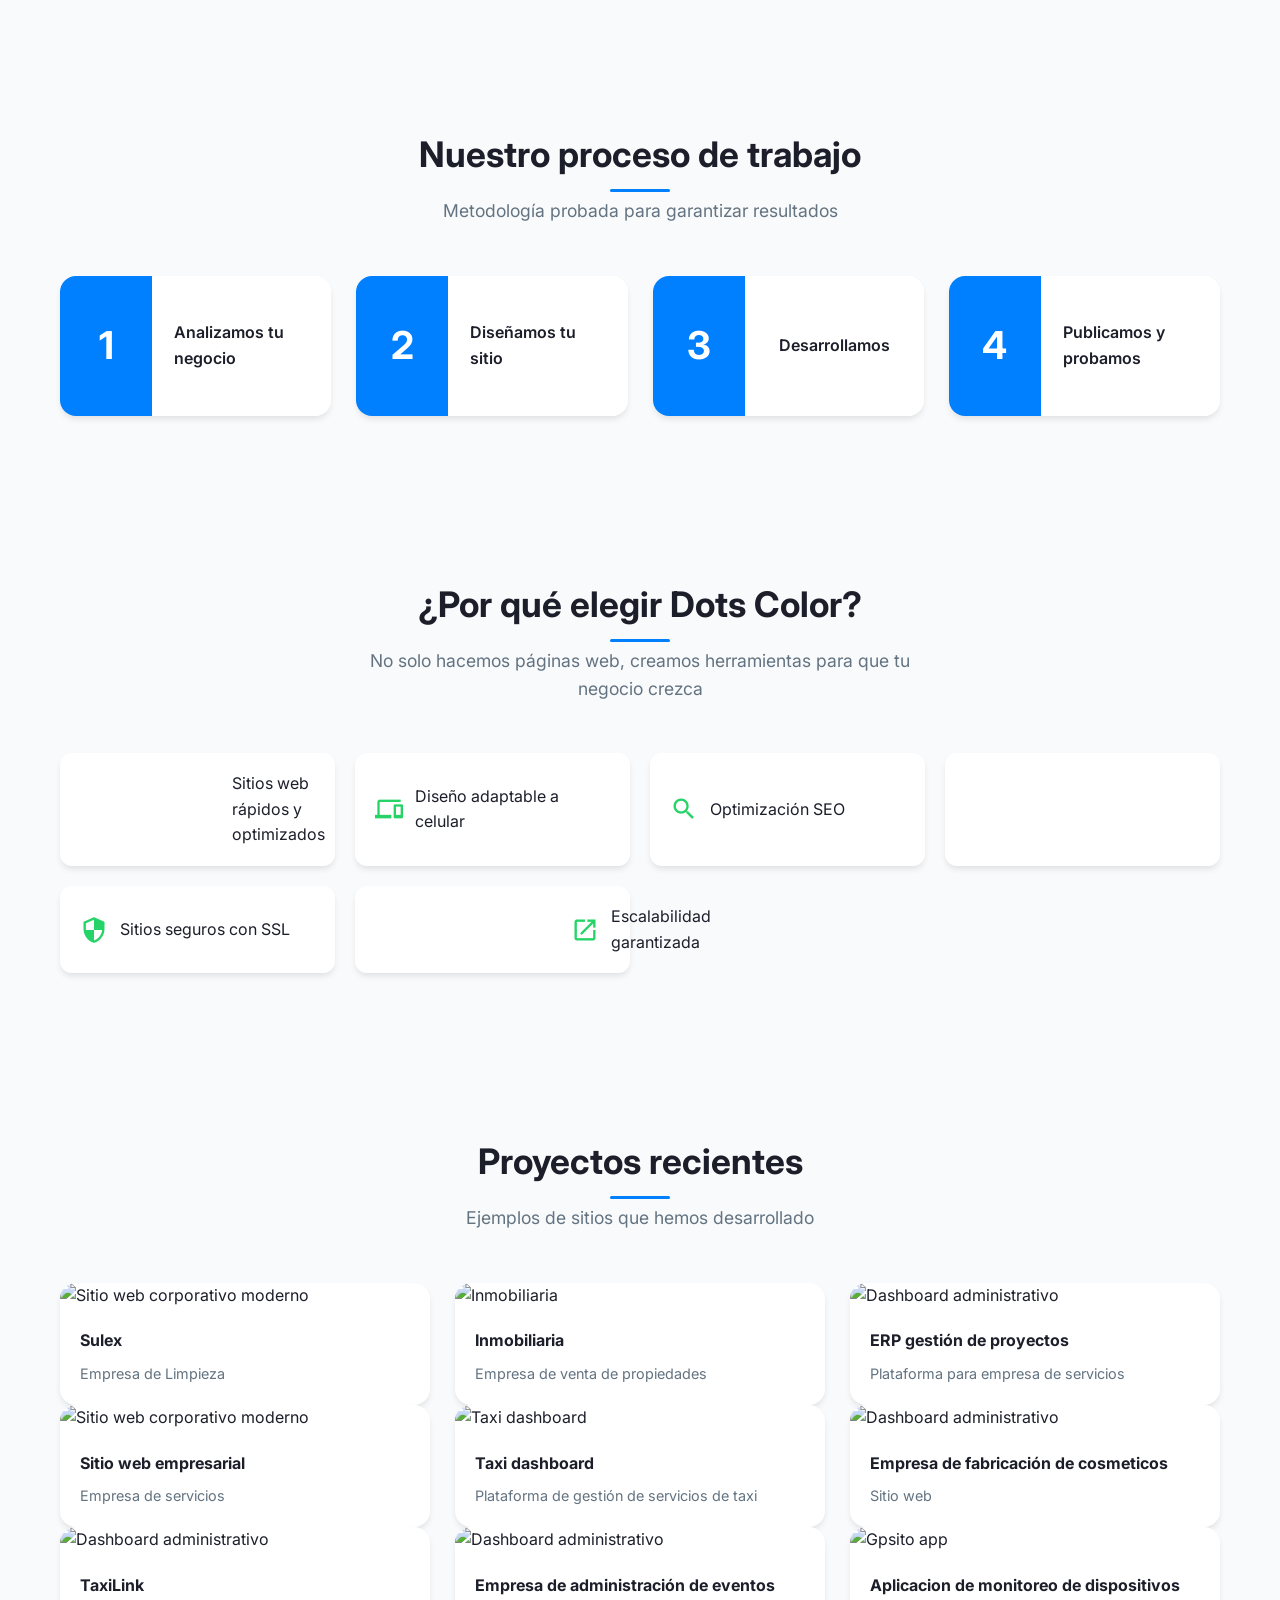
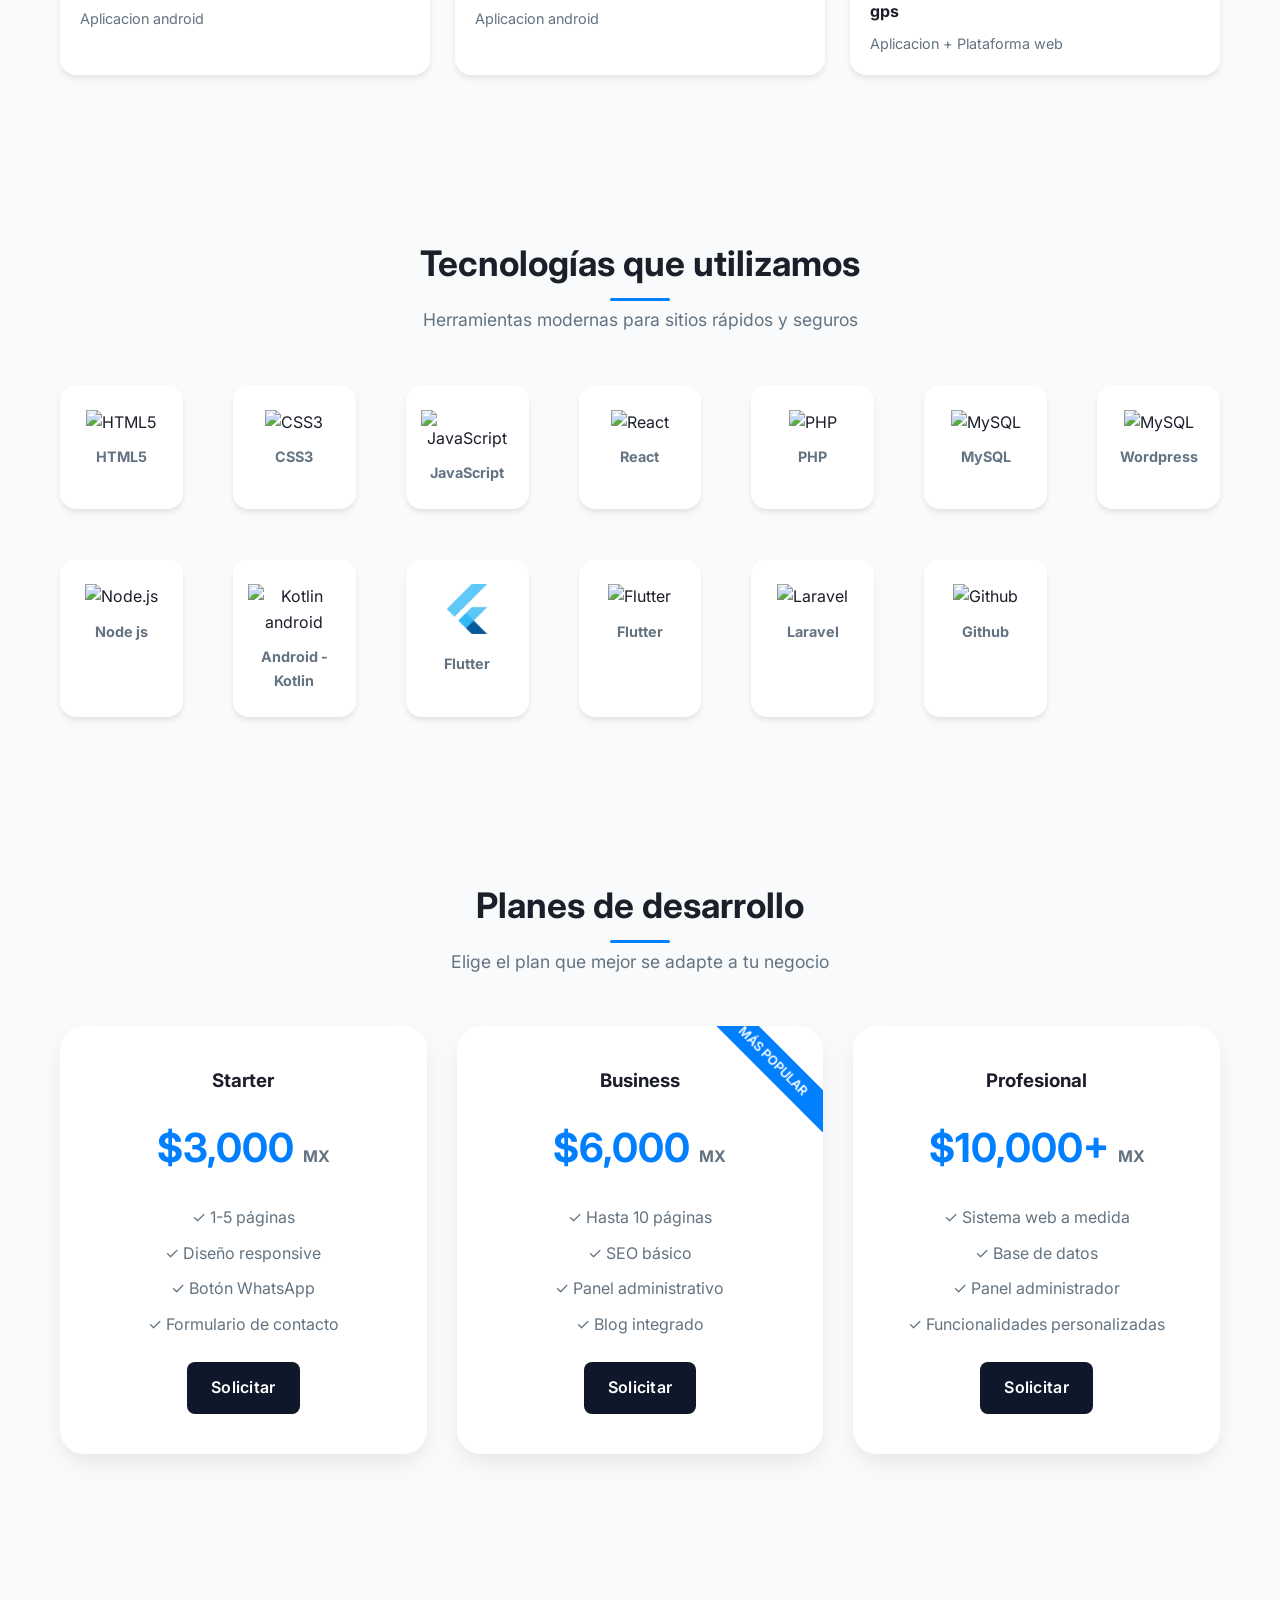
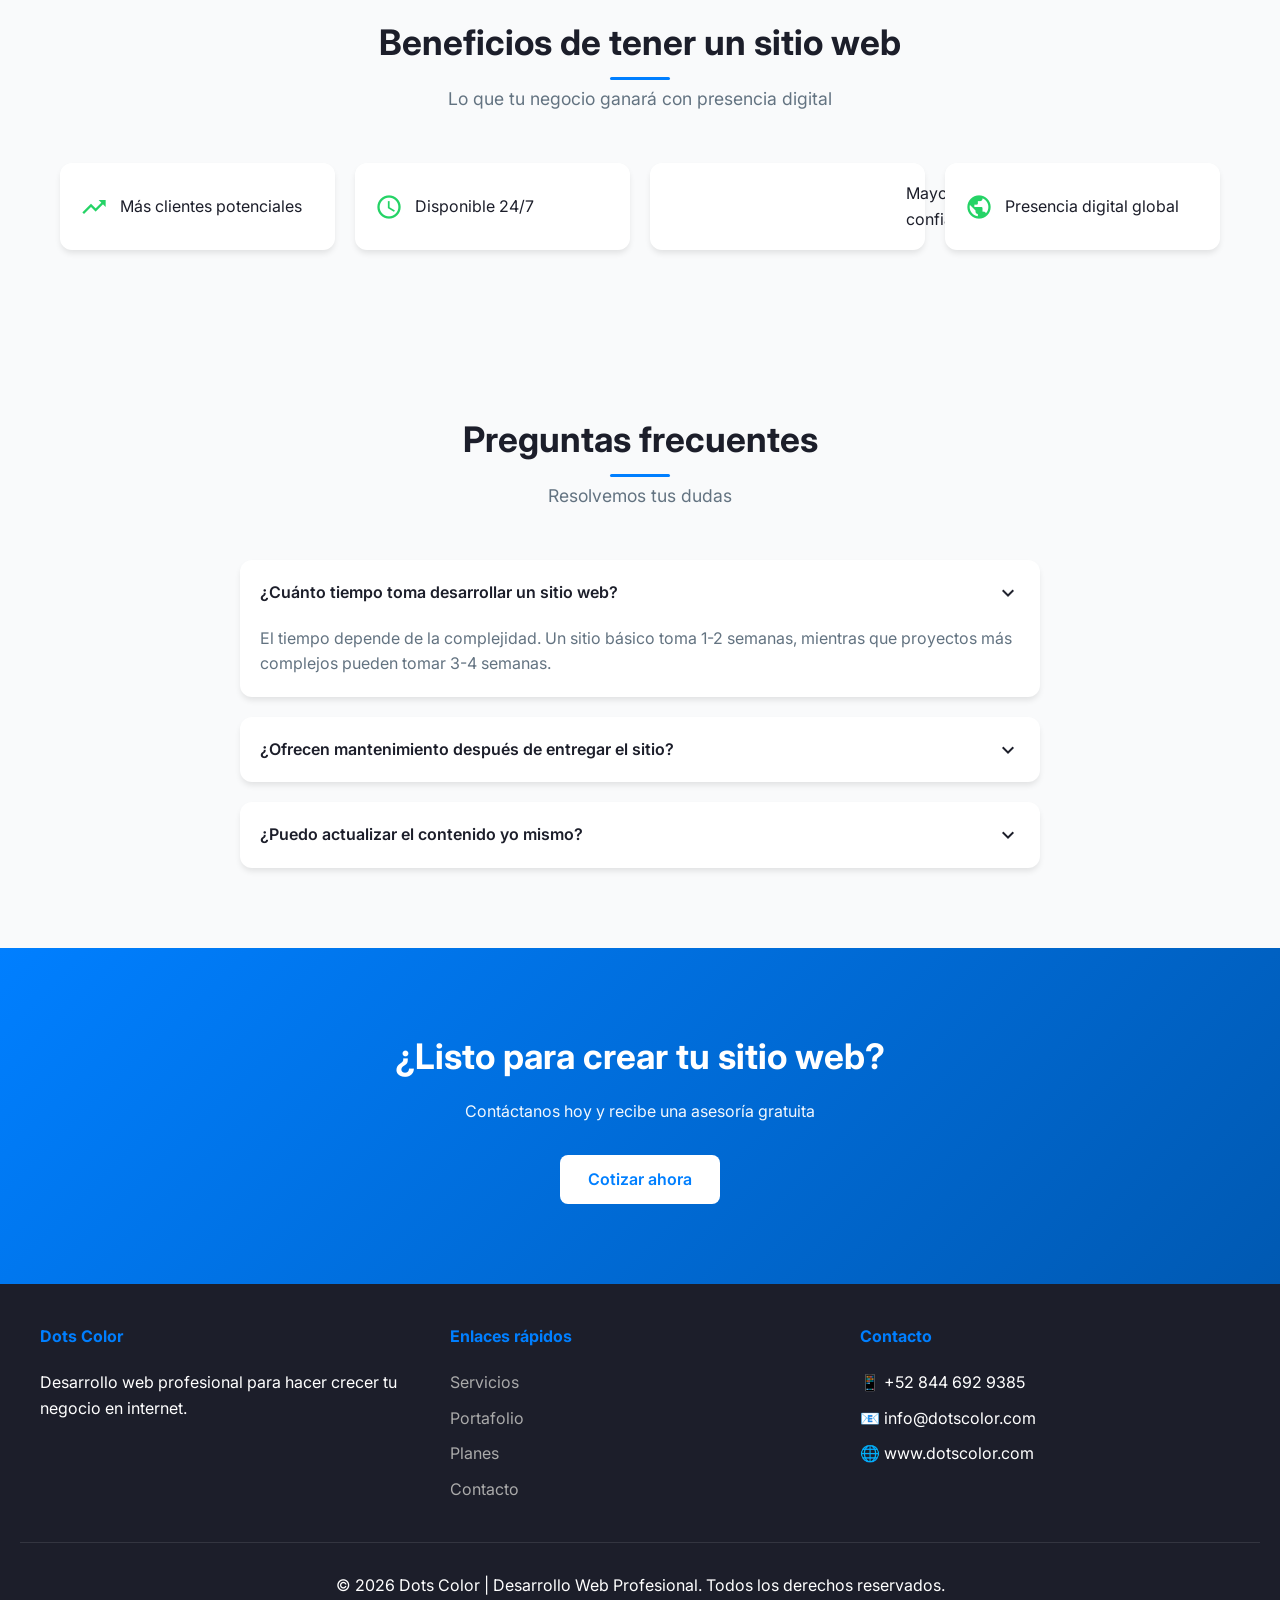
==== commit 4e82c64a: "Update index.html" ====
--- a/index.html
+++ b/index.html
@@ -366,7 +366,7 @@
     }
 
     .service-web {
-      background-image: url('https://images.unsplash.com/photo-1467232004584-a241de8bcf5d?auto=format&fit=crop&w=1200');
+      background-image: url('https://encrypted-tbn0.gstatic.com/images?q=tbn:ANd9GcR13yfeqAxtt40y9YCqQJcDavxMljpOuhX5GA&s');
     }
 
     .service-shop {
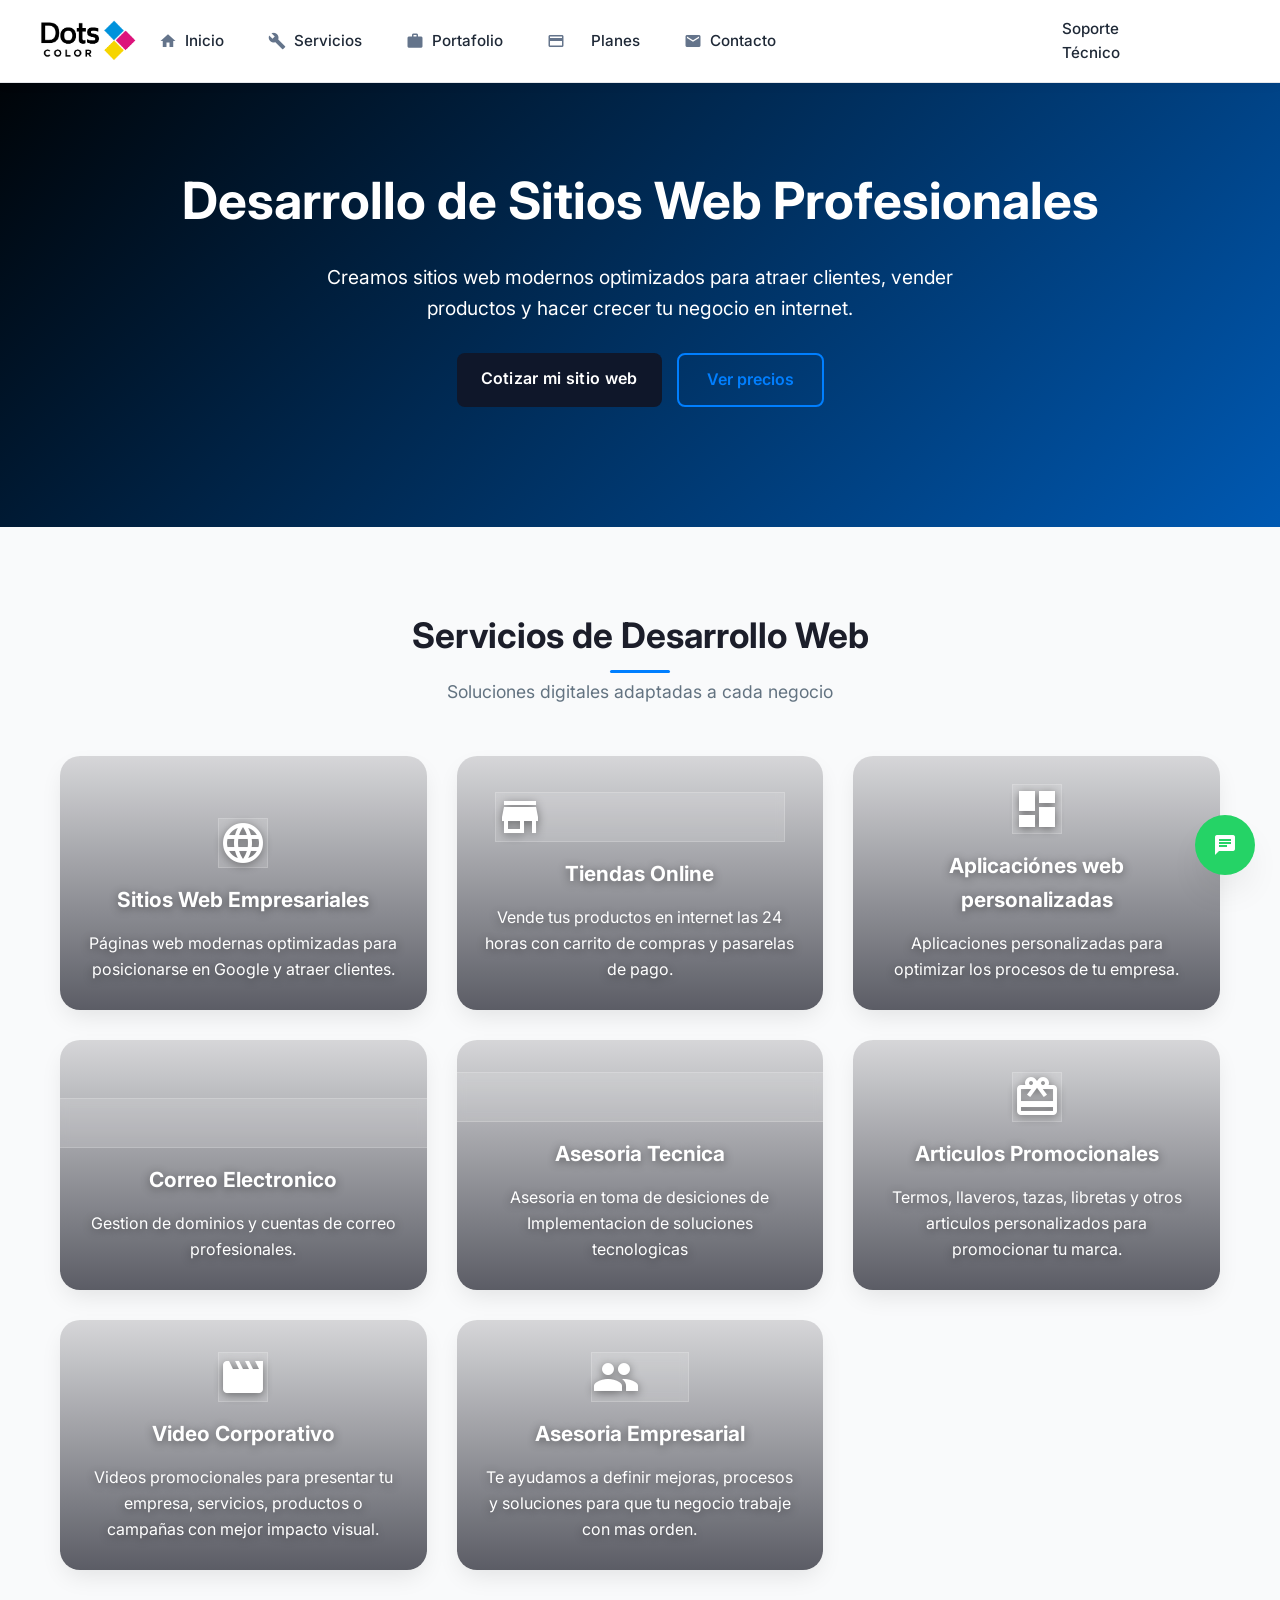
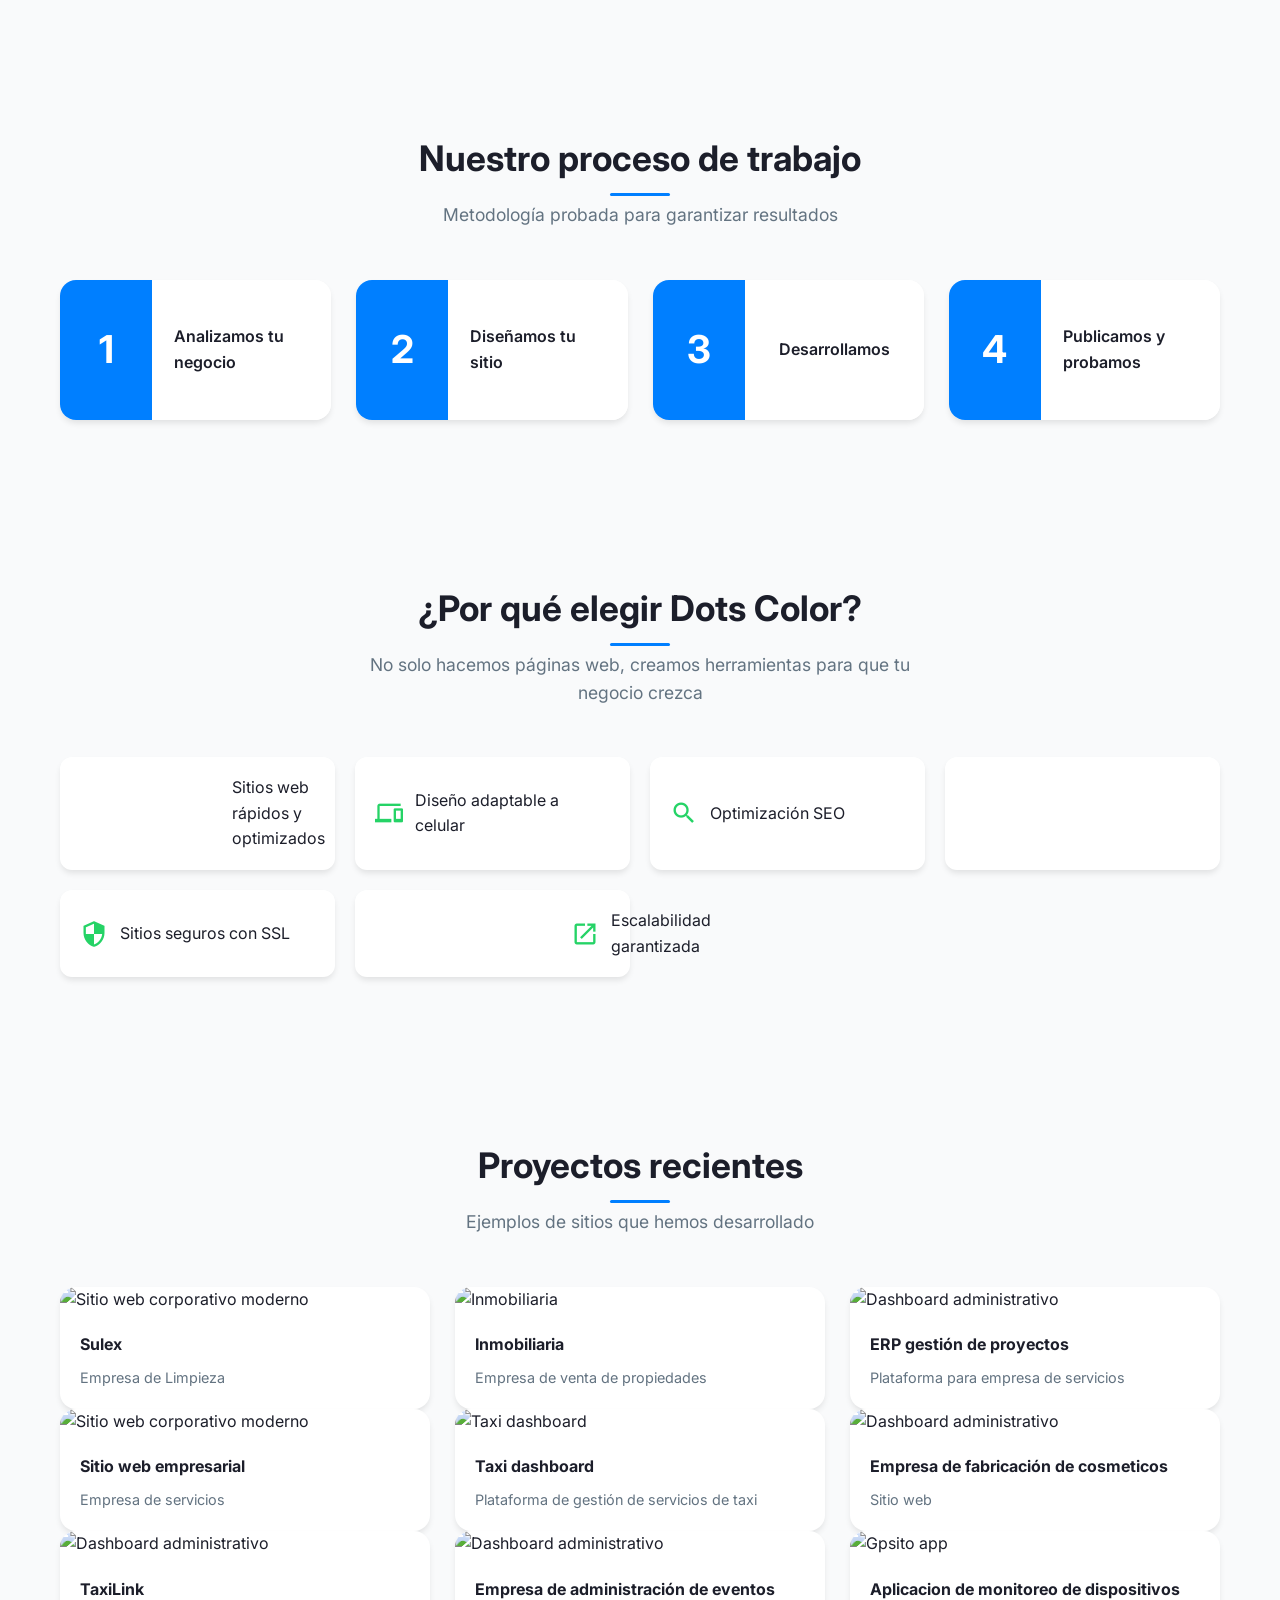
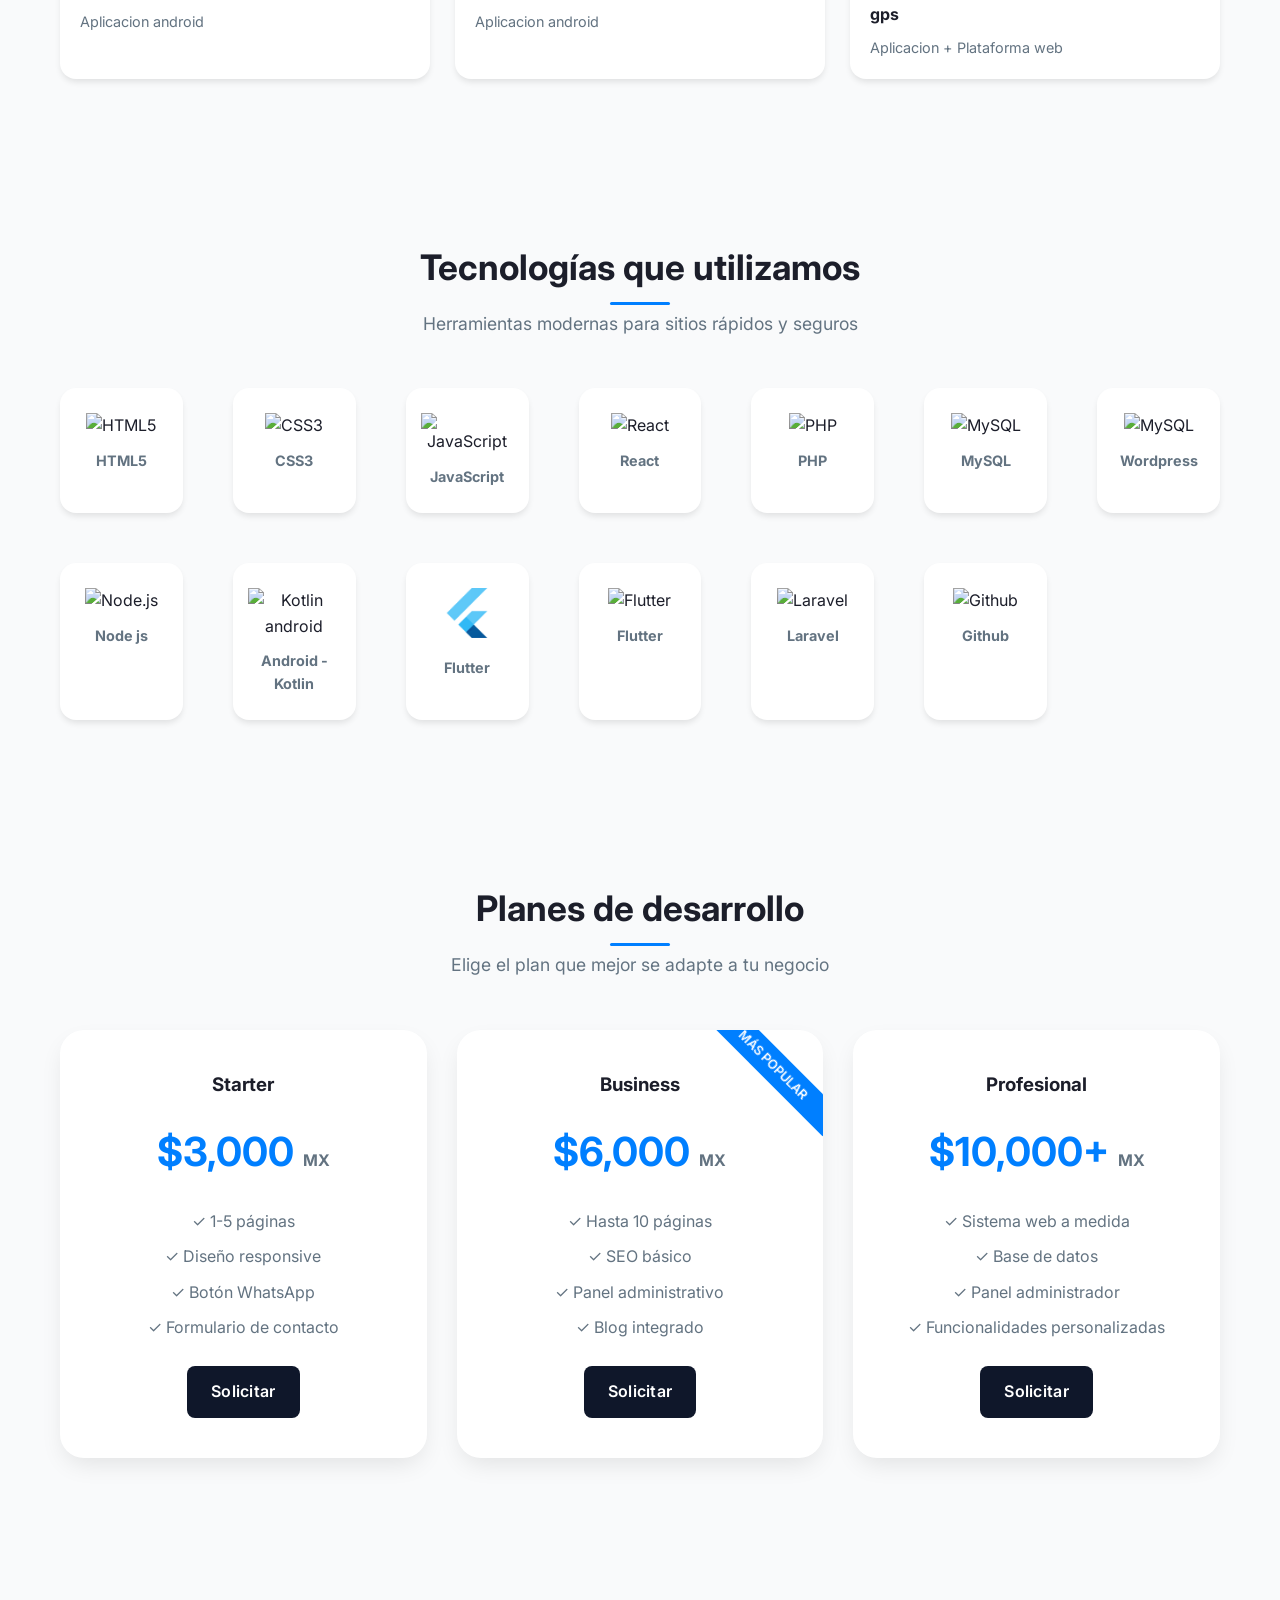
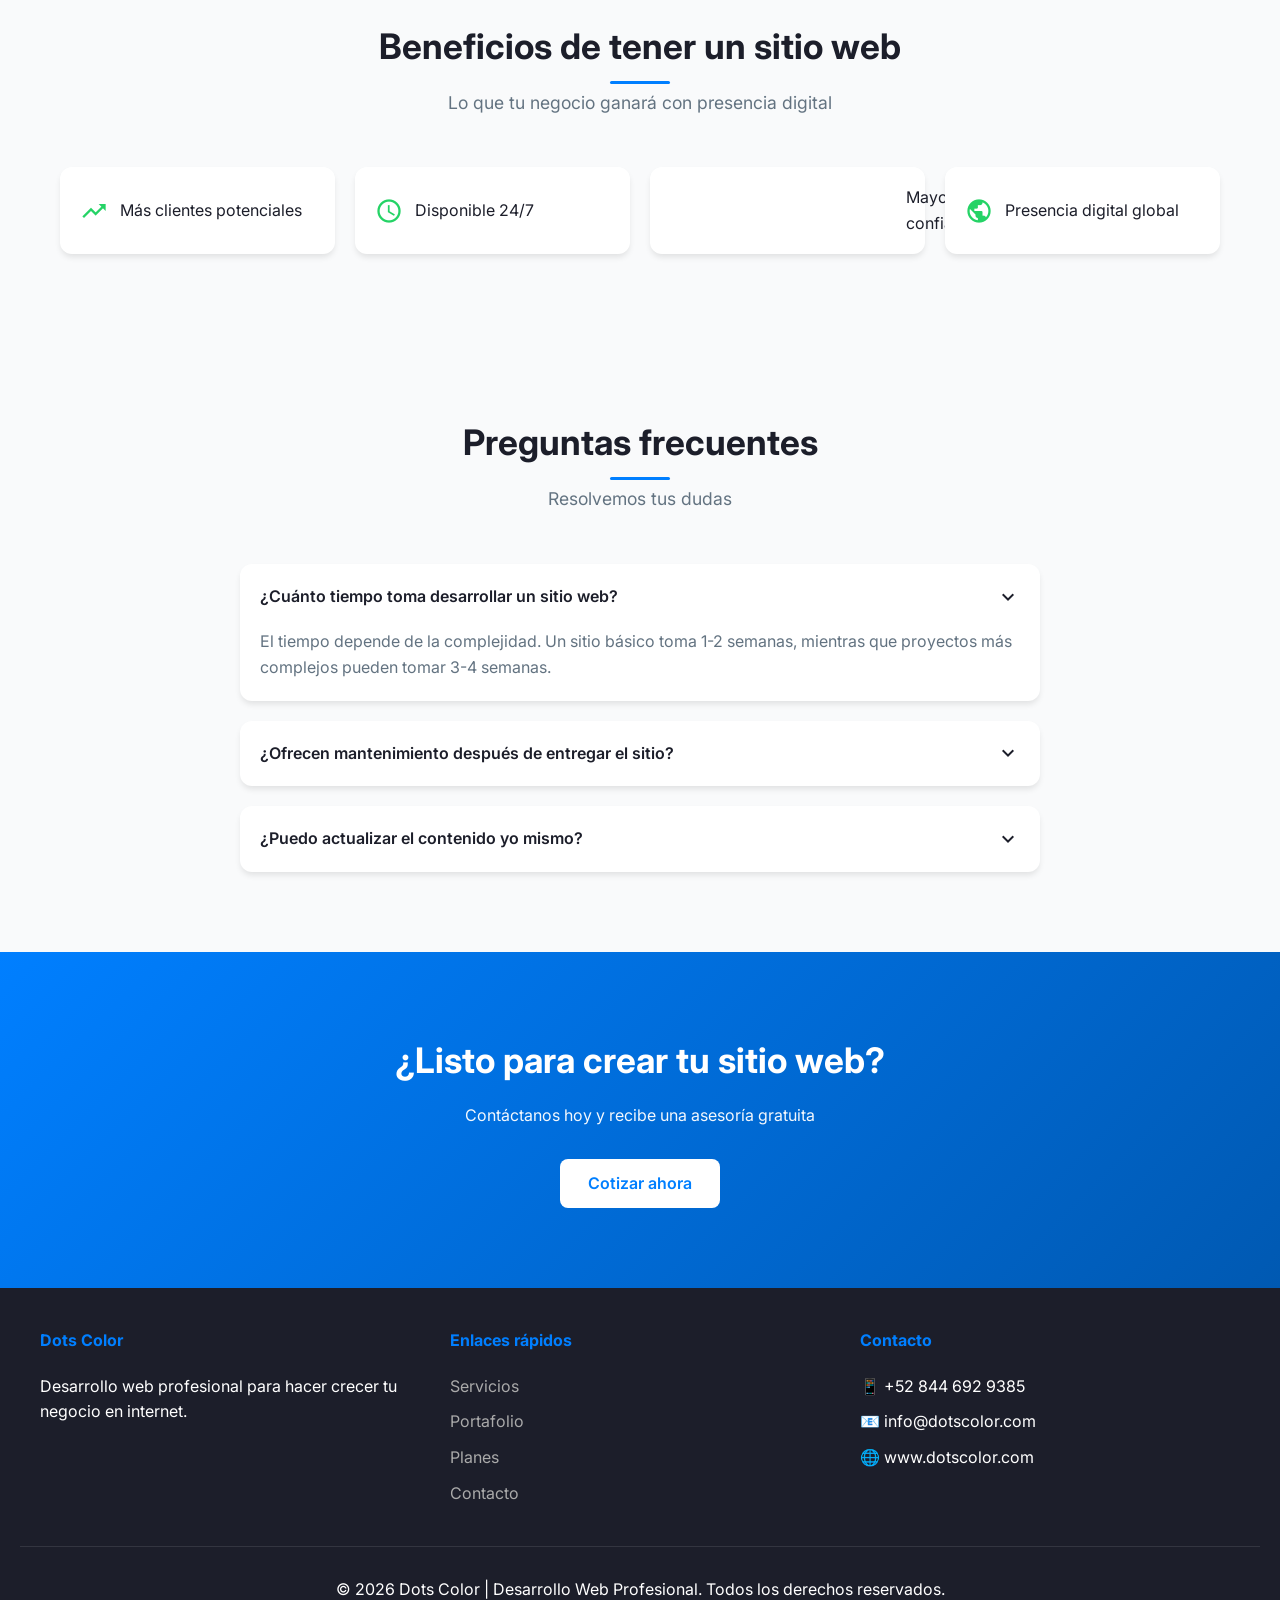
==== commit cc59ae63: "Update index.html" ====
--- a/index.html
+++ b/index.html
@@ -954,7 +954,7 @@
         </a>
         <a class="card service-card service-system" href="sistemas-web.html" aria-label="Ir a Sistemas Web">
           <span class="material-icons" aria-hidden="true">dashboard</span>
-          <h3>Sistemas Web</h3>
+          <h3>Aplicaciónes web personalizadas</h3>
           <p>Aplicaciones personalizadas para optimizar los procesos de tu empresa.</p>
         </a>
         <a class="card service-card service-mail" href="correo-electronico.html" aria-label="Ir a Correo Electronico">
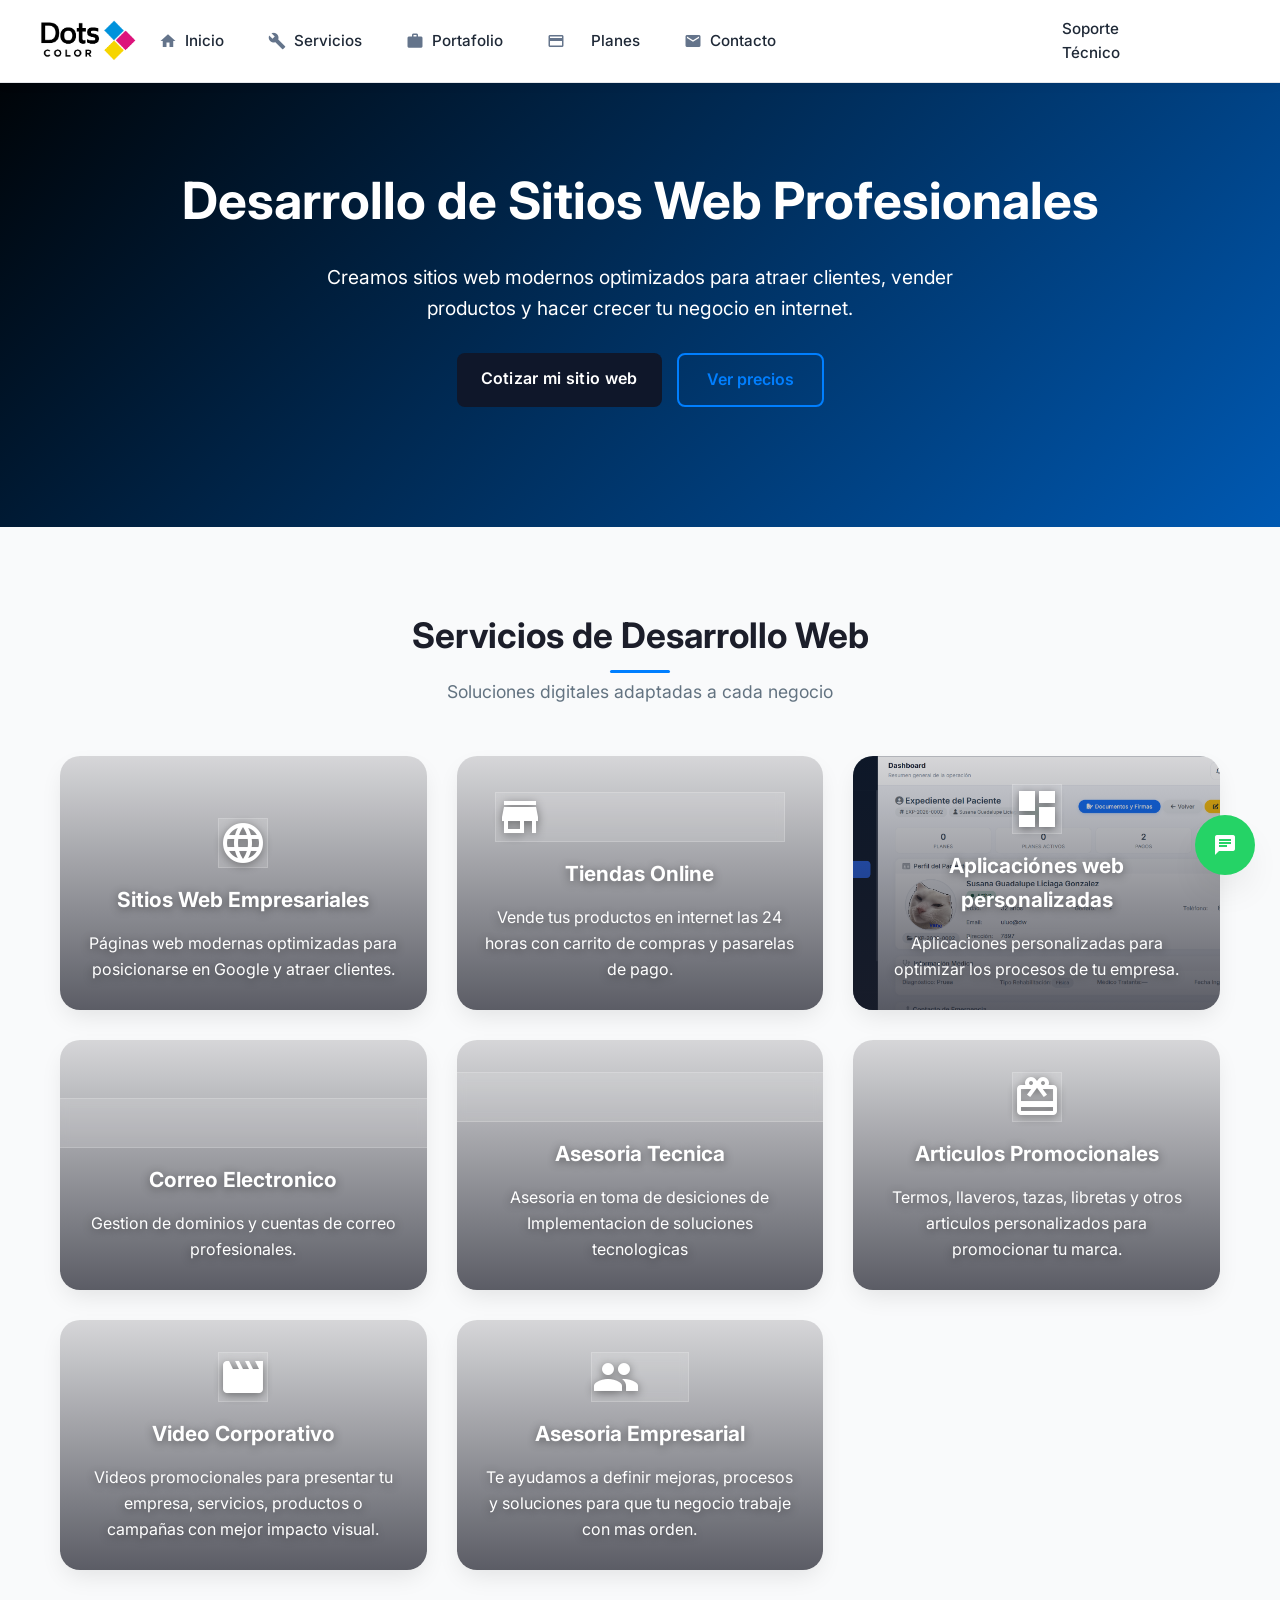
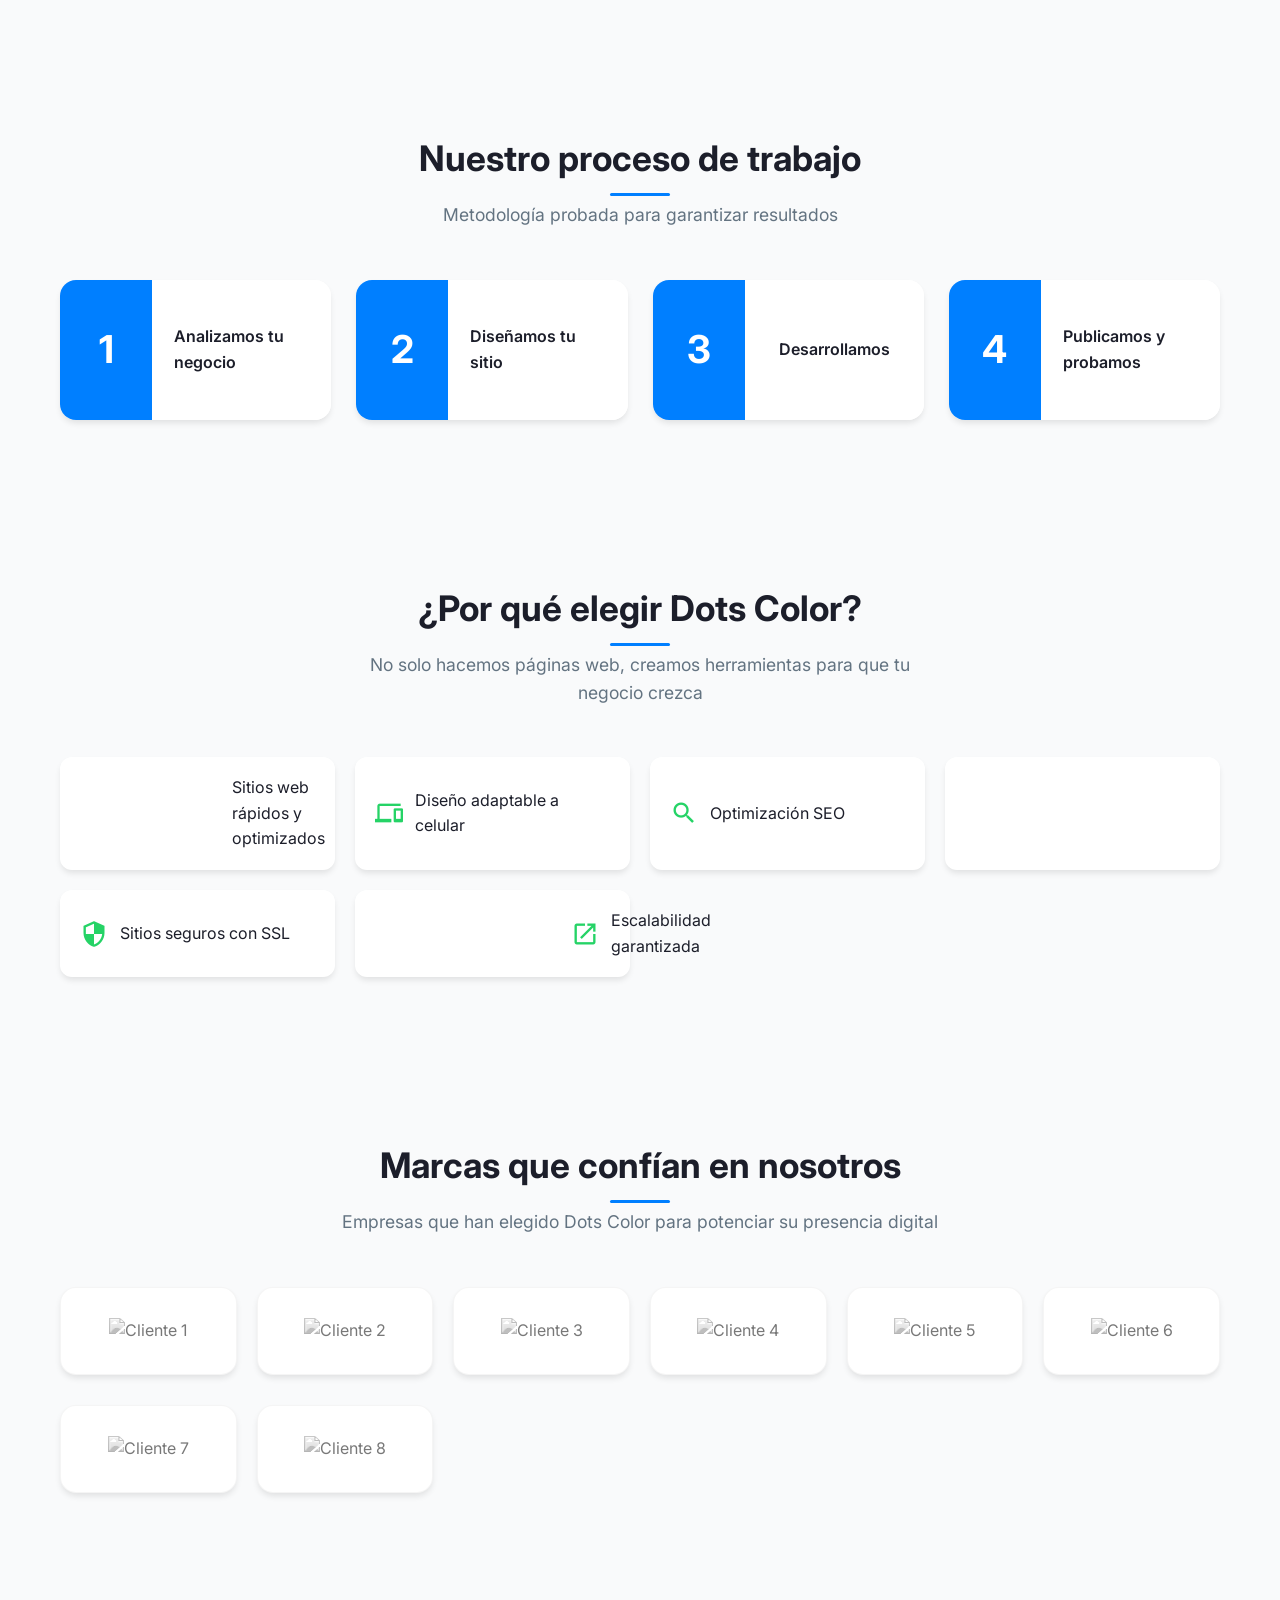
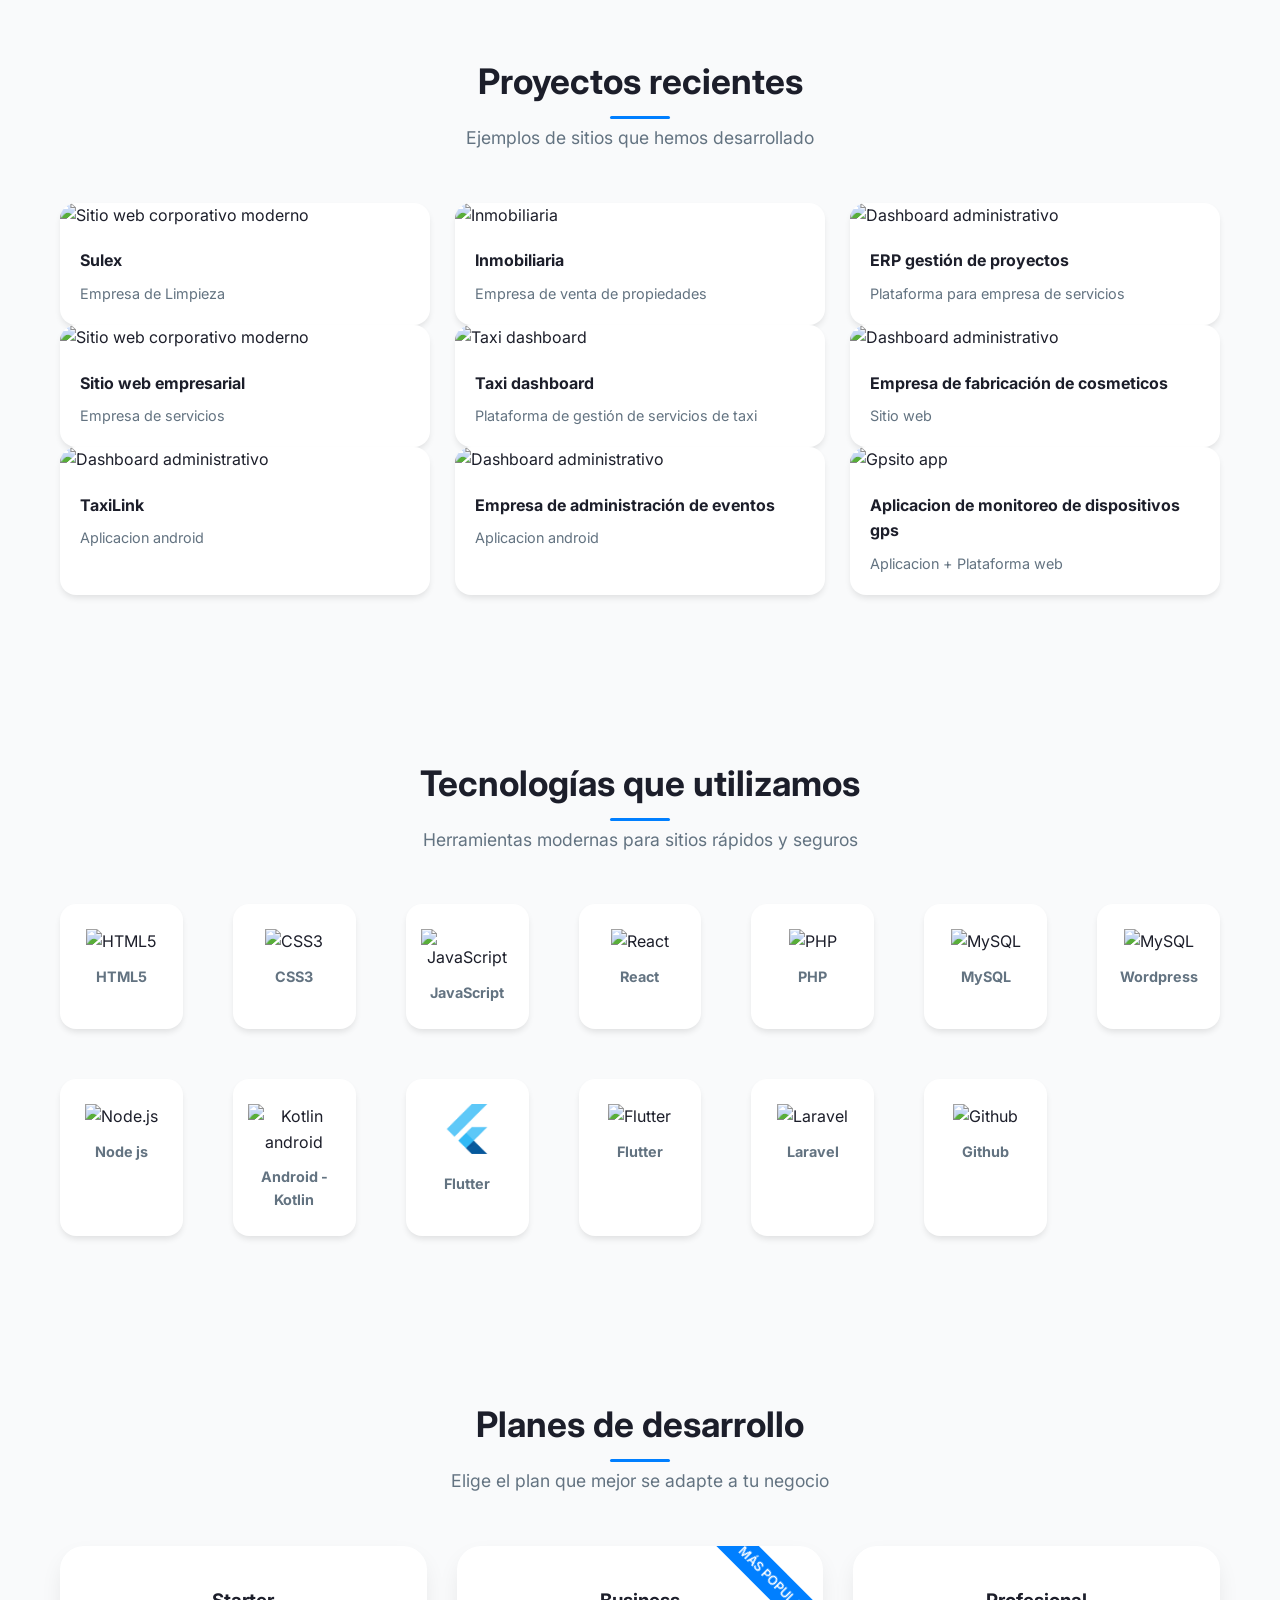
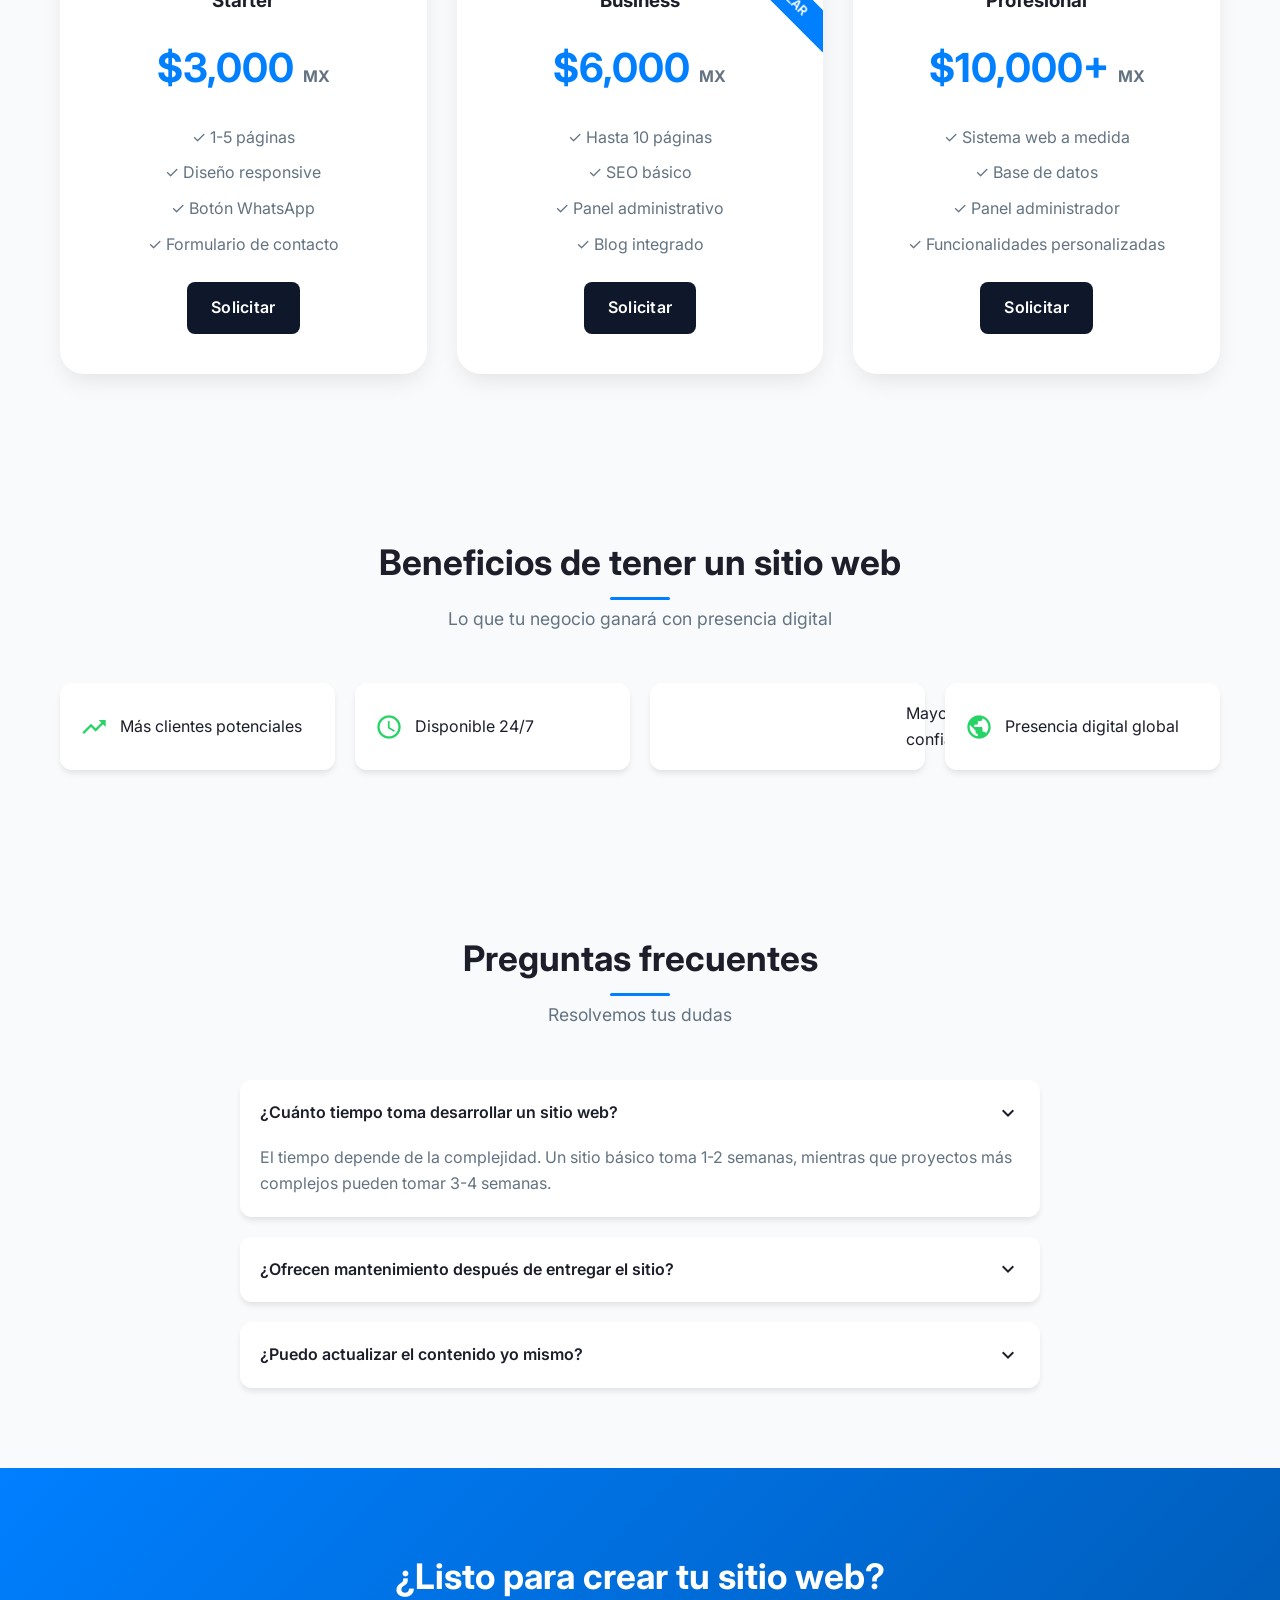
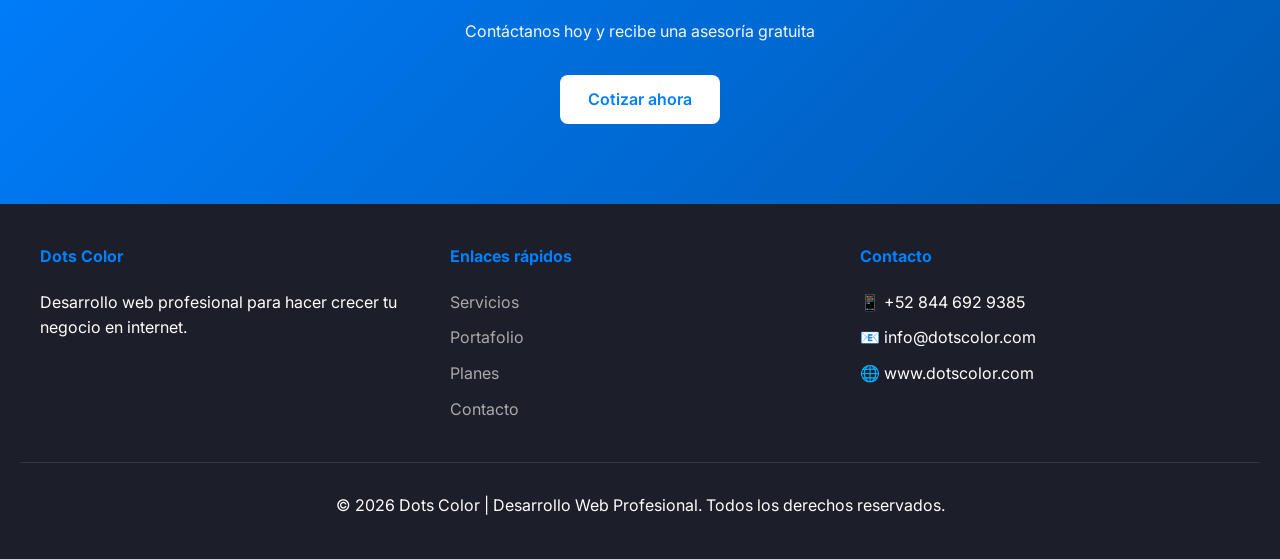
==== commit b4fd5c83: "Update index.html" ====
--- a/index.html
+++ b/index.html
@@ -374,7 +374,7 @@
     }
 
     .service-system {
-      background-image: url('https://images.unsplash.com/photo-1551288049-bebda4e38f71?auto=format&fit=crop&w=1200');
+      background-image: url('menuapp.png');
     }
 
     .service-mail {
@@ -1048,6 +1048,123 @@
         </div>
       </div>
     </section>
+
+
+	  <style>/* ===== CLIENTES ===== */
+.clientes-grid {
+  display: grid;
+  grid-template-columns: repeat(auto-fit, minmax(160px, 1fr));
+  gap: 30px 20px;
+  align-items: center;
+  justify-items: center;
+  margin-top: 20px;
+}
+
+.cliente-item {
+  width: 100%;
+  max-width: 180px;
+  aspect-ratio: 2 / 1;
+  background: var(--white);
+  border-radius: 16px;
+  box-shadow: var(--shadow-sm);
+  display: flex;
+  align-items: center;
+  justify-content: center;
+  padding: 15px 10px;
+  transition: var(--transition);
+  border: 1px solid rgba(0,0,0,0.04);
+  cursor: default;
+}
+
+.cliente-item img {
+  max-width: 100%;
+  max-height: 100%;
+  width: auto;
+  height: auto;
+  filter: grayscale(1) opacity(0.6);
+  transition: var(--transition);
+  display: block;
+  object-fit: contain;
+}
+
+.cliente-item:hover {
+  transform: translateY(-6px) scale(1.02);
+  box-shadow: var(--shadow-md);
+  border-color: rgba(0, 127, 255, 0.15);
+}
+
+.cliente-item:hover img {
+  filter: grayscale(0) opacity(1);
+}
+
+/* Ajuste responsive */
+@media (max-width: 600px) {
+  .clientes-grid {
+    grid-template-columns: repeat(auto-fit, minmax(120px, 1fr));
+    gap: 20px 12px;
+  }
+  .cliente-item {
+    padding: 12px 8px;
+  }
+}</style>
+	  <!-- ===== CLIENTES ===== -->
+<section class="container" id="clientes">
+  <div class="section-title">
+    <h2>Marcas que confían en nosotros</h2>
+    <p>Empresas que han elegido Dots Color para potenciar su presencia digital</p>
+  </div>
+
+  <div class="clientes-grid">
+    <!-- Logo 1 -->
+    <div class="cliente-item">
+      <img src="https://via.placeholder.com/160x80/cccccc/969696?text=Logo+1" 
+           alt="Cliente 1" 
+           loading="lazy">
+    </div>
+    <!-- Logo 2 -->
+    <div class="cliente-item">
+      <img src="https://via.placeholder.com/160x80/cccccc/969696?text=Logo+2" 
+           alt="Cliente 2" 
+           loading="lazy">
+    </div>
+    <!-- Logo 3 -->
+    <div class="cliente-item">
+      <img src="https://via.placeholder.com/160x80/cccccc/969696?text=Logo+3" 
+           alt="Cliente 3" 
+           loading="lazy">
+    </div>
+    <!-- Logo 4 -->
+    <div class="cliente-item">
+      <img src="https://via.placeholder.com/160x80/cccccc/969696?text=Logo+4" 
+           alt="Cliente 4" 
+           loading="lazy">
+    </div>
+    <!-- Logo 5 -->
+    <div class="cliente-item">
+      <img src="https://via.placeholder.com/160x80/cccccc/969696?text=Logo+5" 
+           alt="Cliente 5" 
+           loading="lazy">
+    </div>
+    <!-- Logo 6 -->
+    <div class="cliente-item">
+      <img src="https://via.placeholder.com/160x80/cccccc/969696?text=Logo+6" 
+           alt="Cliente 6" 
+           loading="lazy">
+    </div>
+    <!-- Logo 7 -->
+    <div class="cliente-item">
+      <img src="https://via.placeholder.com/160x80/cccccc/969696?text=Logo+7" 
+           alt="Cliente 7" 
+           loading="lazy">
+    </div>
+    <!-- Logo 8 -->
+    <div class="cliente-item">
+      <img src="https://via.placeholder.com/160x80/cccccc/969696?text=Logo+8" 
+           alt="Cliente 8" 
+           loading="lazy">
+    </div>
+  </div>
+</section>
 
     <!-- PORTAFOLIO -->
     <section class="container" id="portafolio">
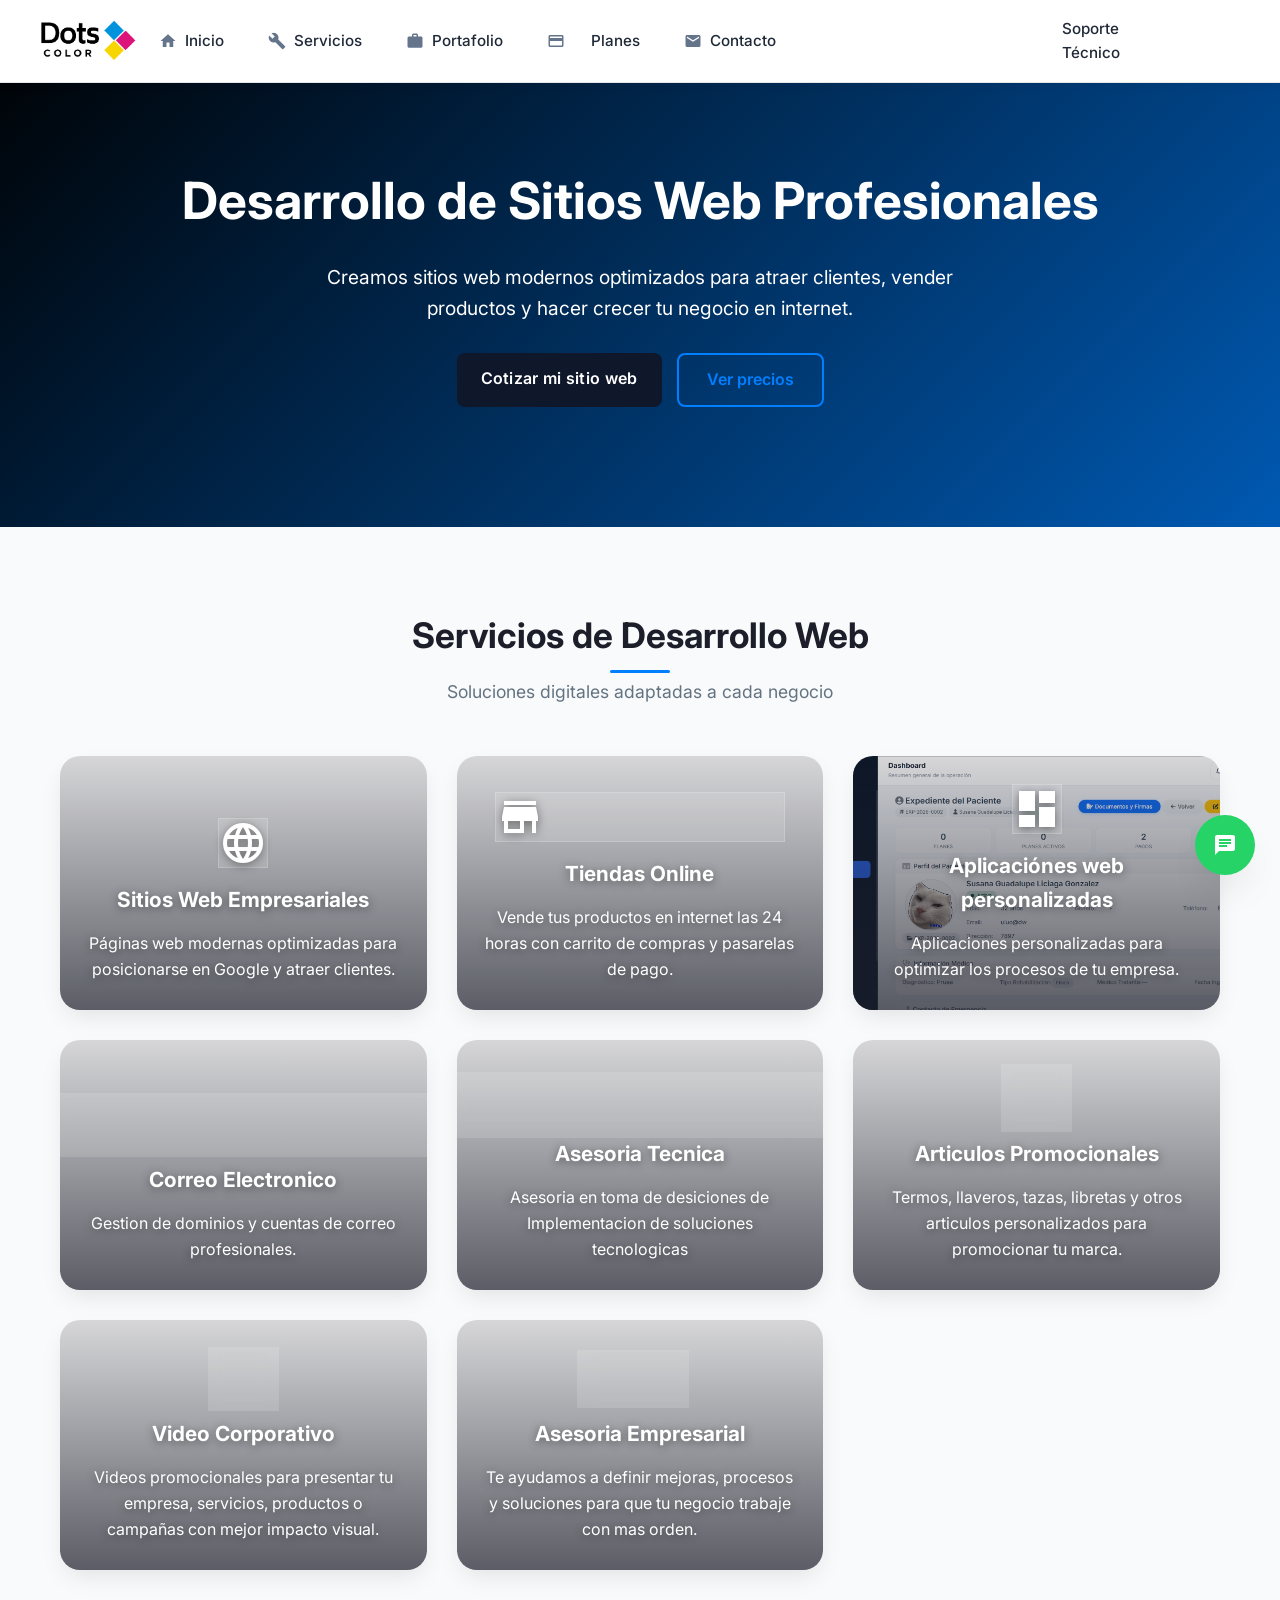
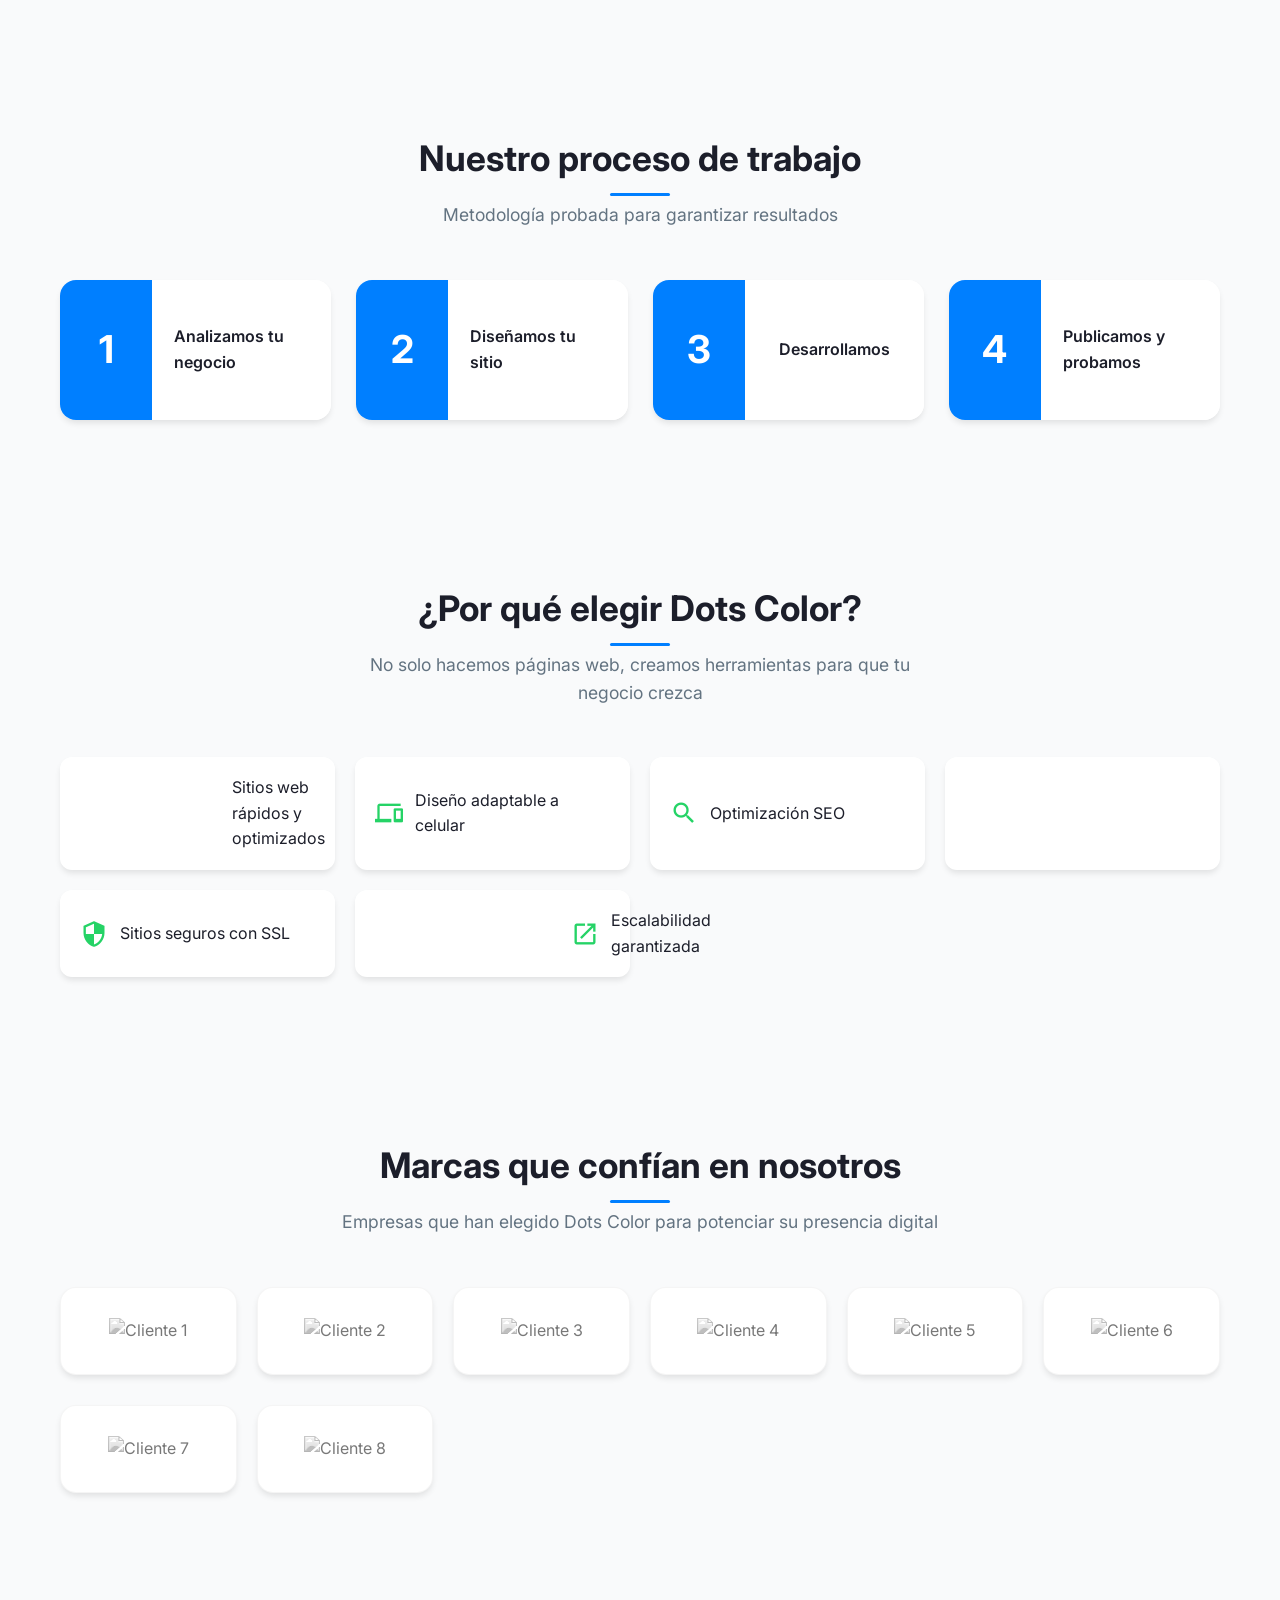
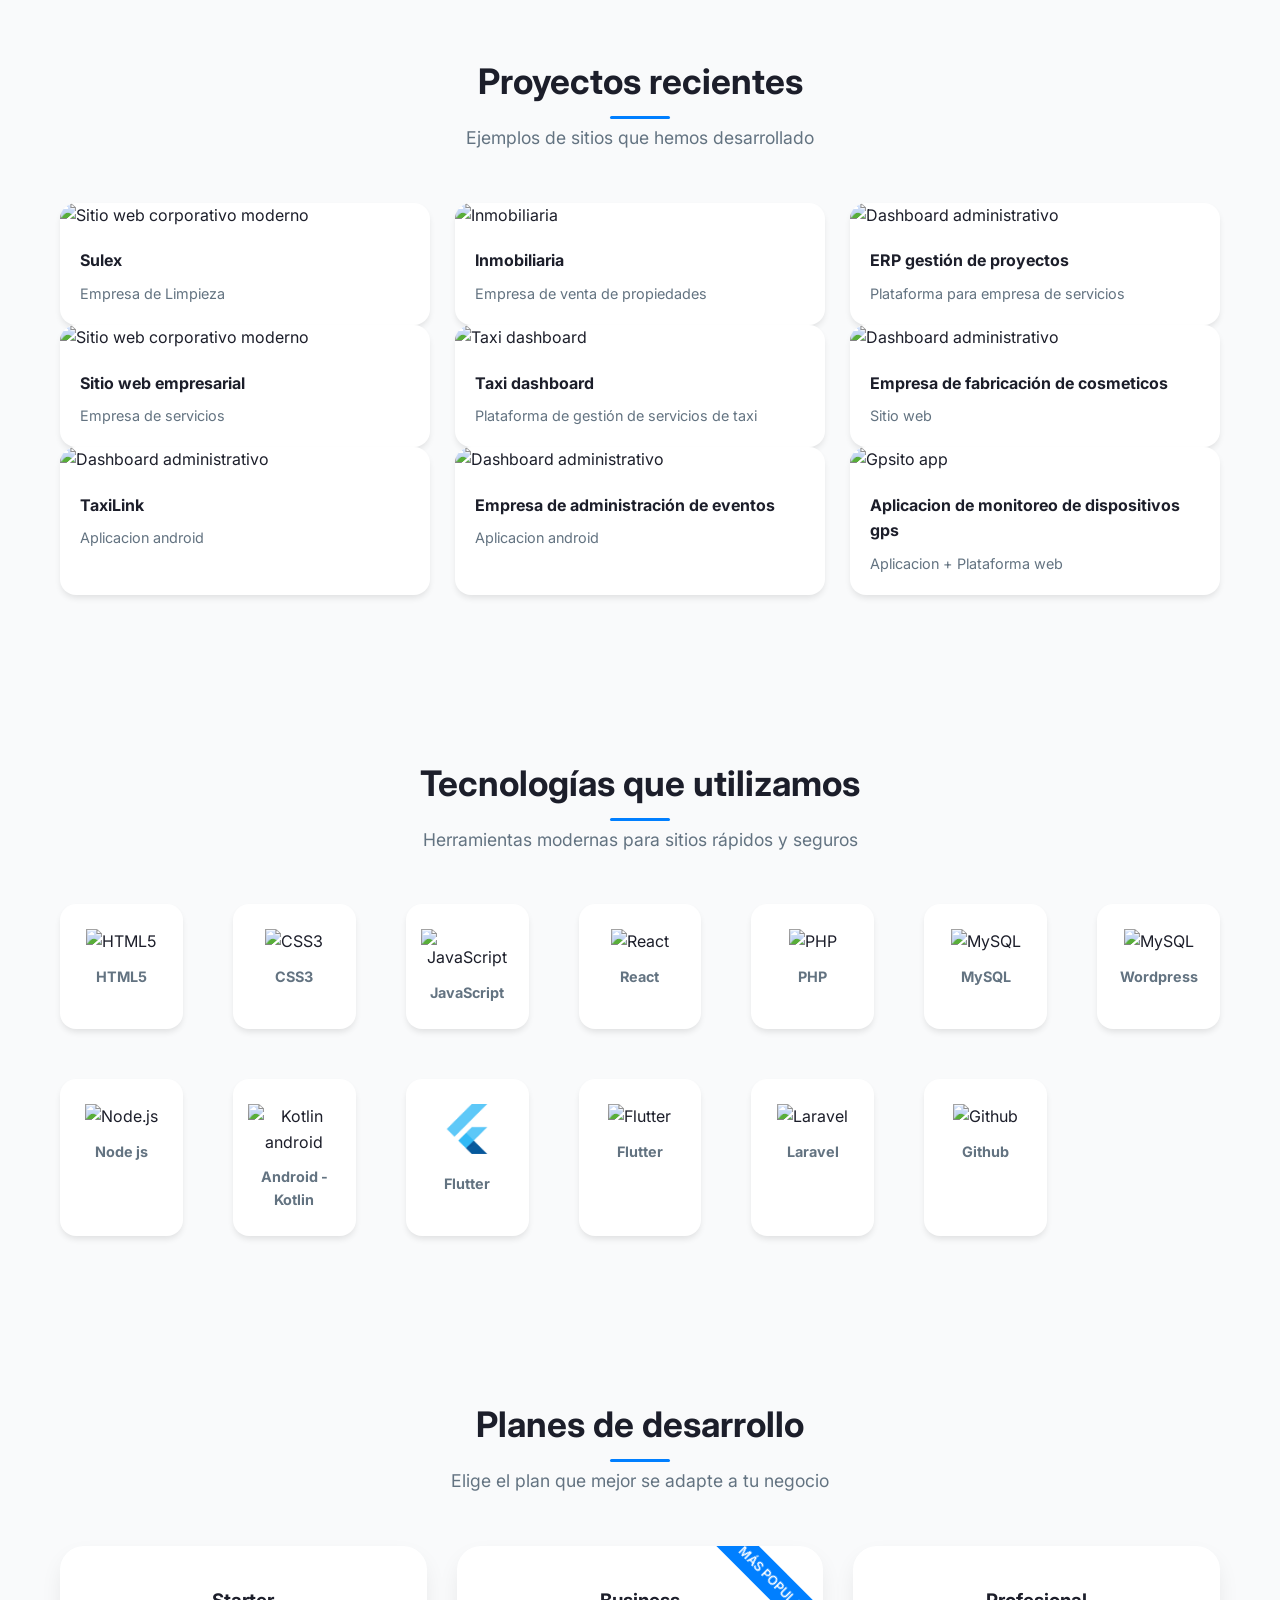
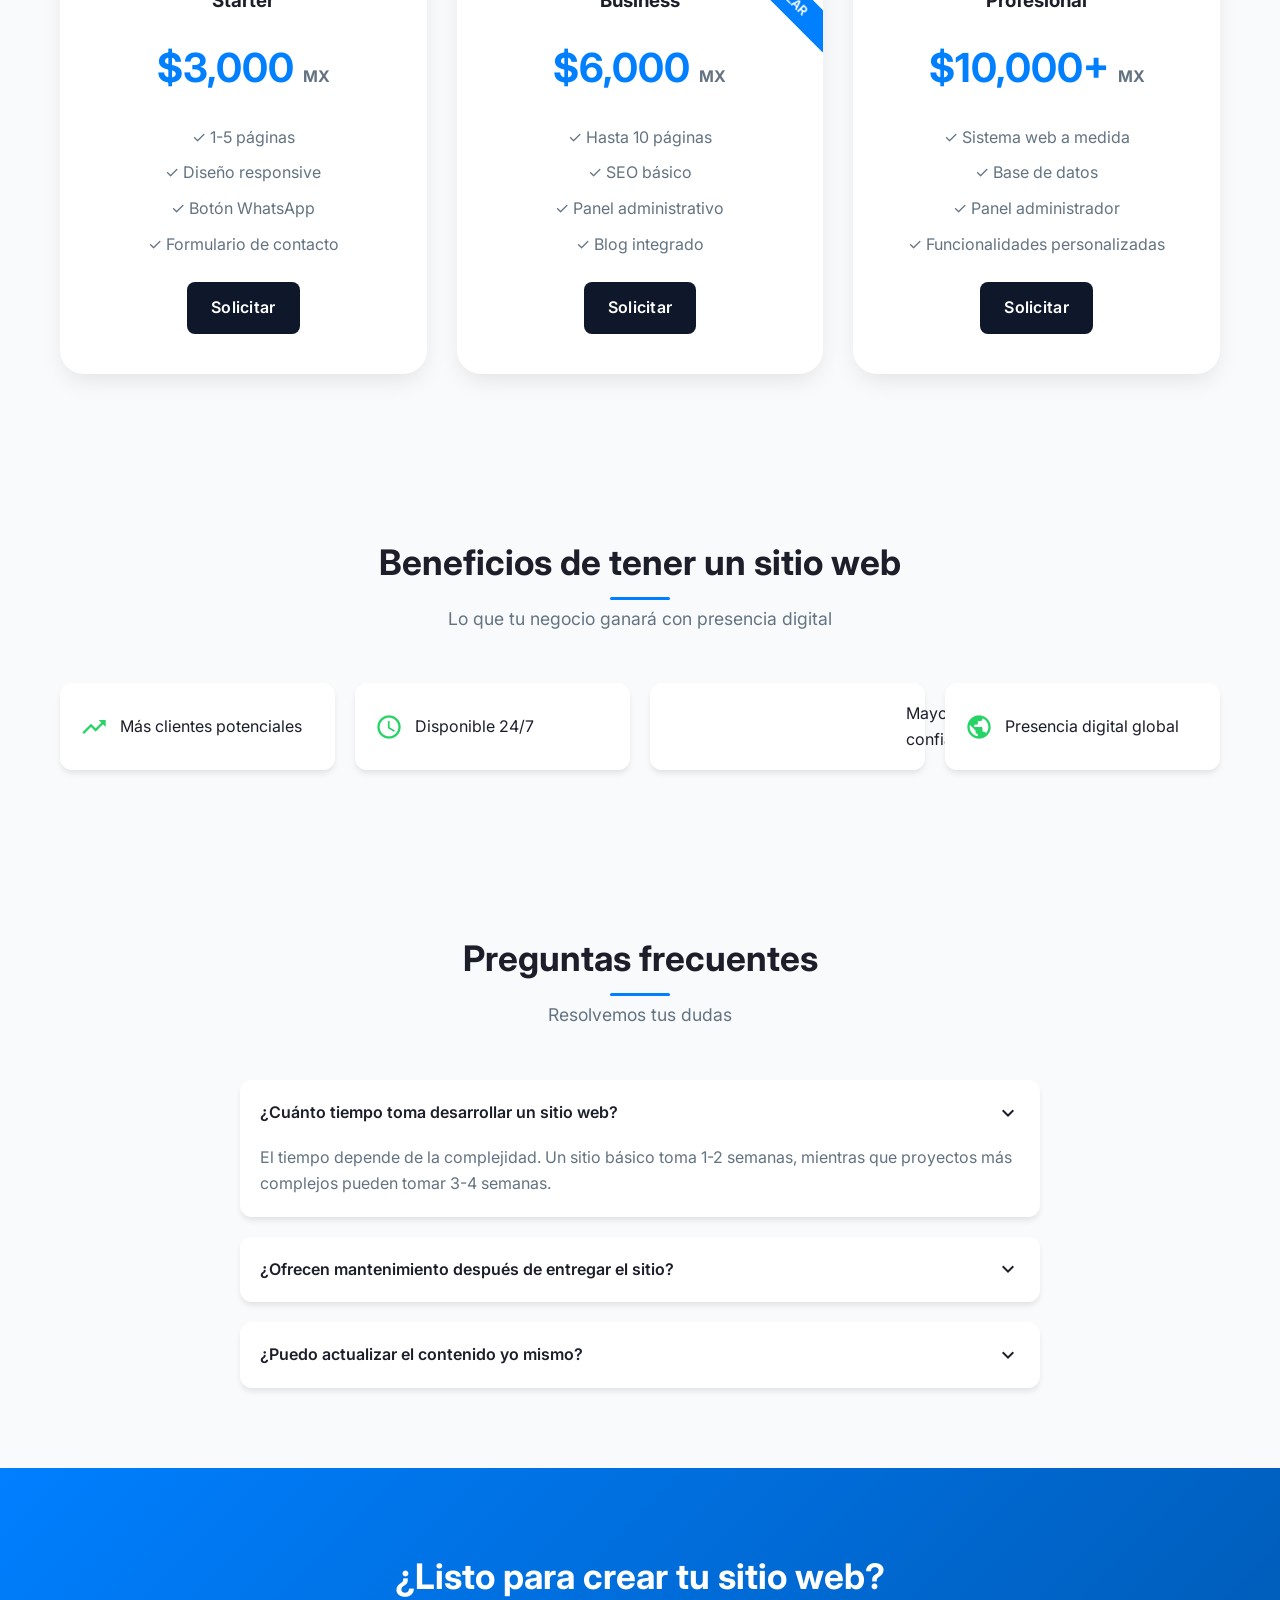
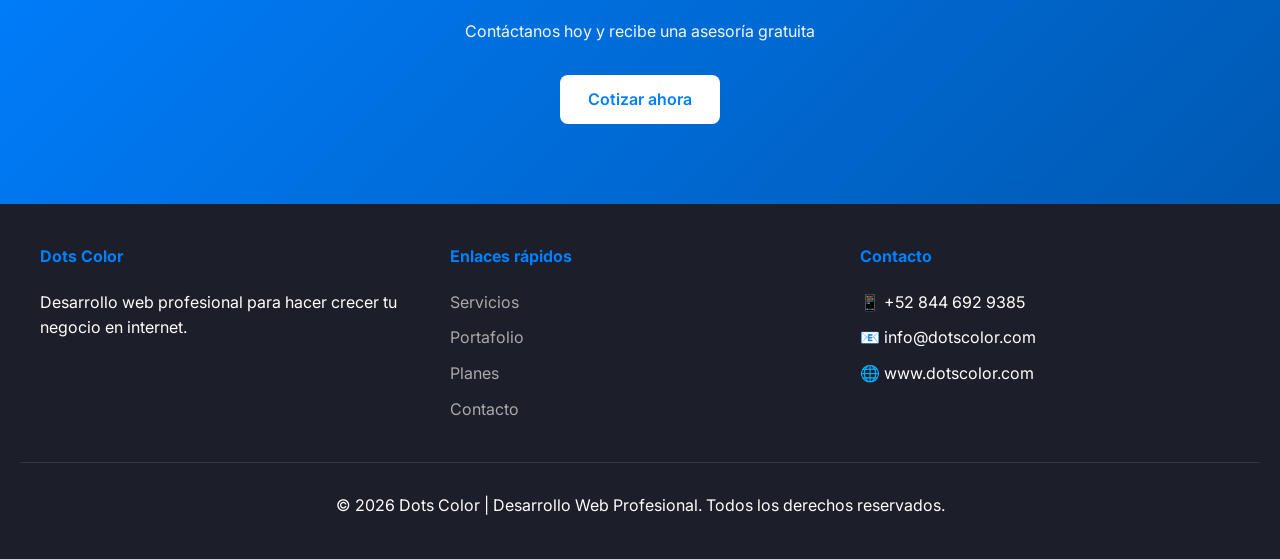
==== commit 05665b53: "Update print statement from 'Hello' to 'Goodbye'" ====
--- a/index.html
+++ b/index.html
@@ -1117,7 +1117,7 @@
   <div class="clientes-grid">
     <!-- Logo 1 -->
     <div class="cliente-item">
-      <img src="https://via.placeholder.com/160x80/cccccc/969696?text=Logo+1" 
+      <img src="https://scontent.fntr10-2.fna.fbcdn.net/v/t39.30808-6/398244484_724579049693357_1961835021339535432_n.jpg?stp=dst-jpg_tt6&cstp=mx1200x1200&ctp=s1200x1200&_nc_cat=101&ccb=1-7&_nc_sid=6ee11a&_nc_ohc=1bY3dt4mgHEQ7kNvwGmzCB5&_nc_oc=Ado_d_b3otxNJc-RszVmJzrWWINwdfYgpomhKxaiFC86VQM_9axkflmBjlFTZNStx-nfcX8jxTWXFQJ6xa8neSaI&_nc_zt=23&_nc_ht=scontent.fntr10-2.fna&_nc_gid=fj5yM42TEarGGagVYpV-rw&_nc_ss=7b2a8&oh=00_AQBr5o3vHM4XD7dfc4bp3ri3Rsr9-eUWcrCqKSYvdBvpKg&oe=6A4A5E9B" 
            alt="Cliente 1" 
            loading="lazy">
     </div>
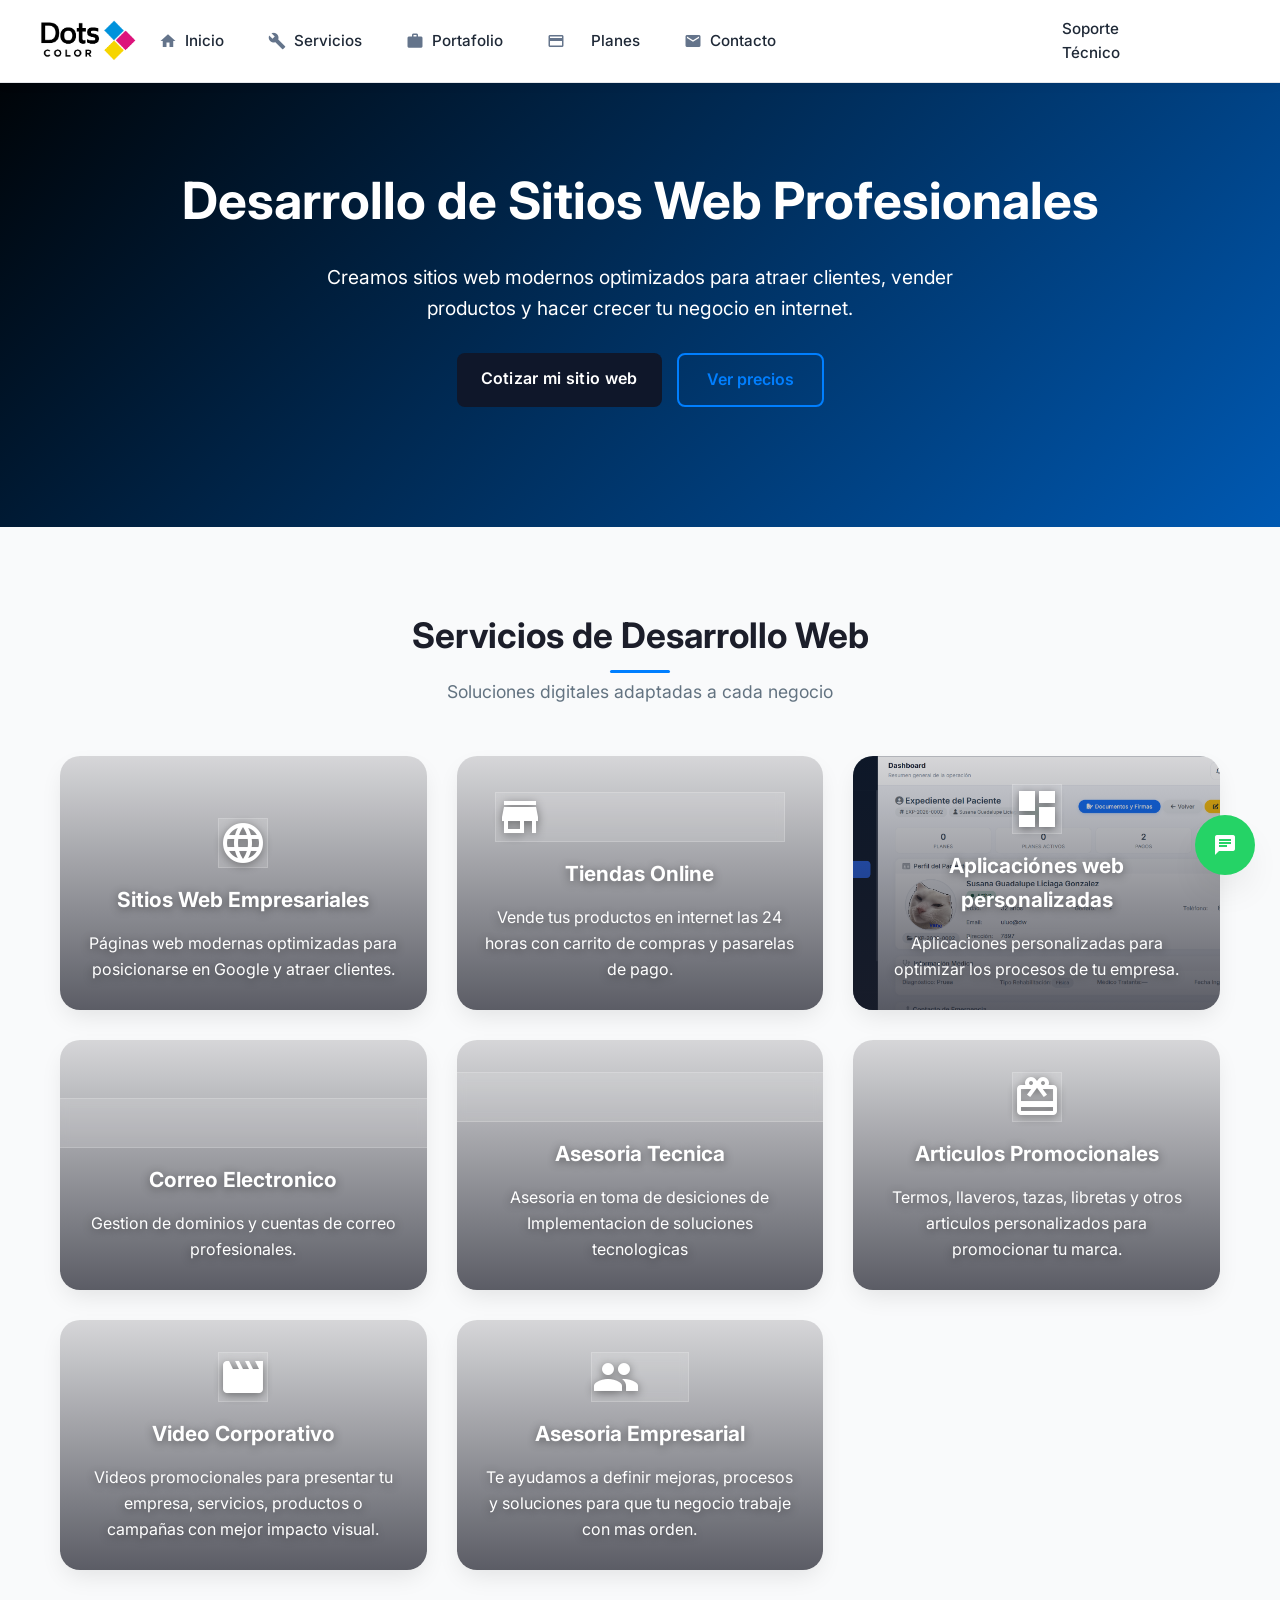
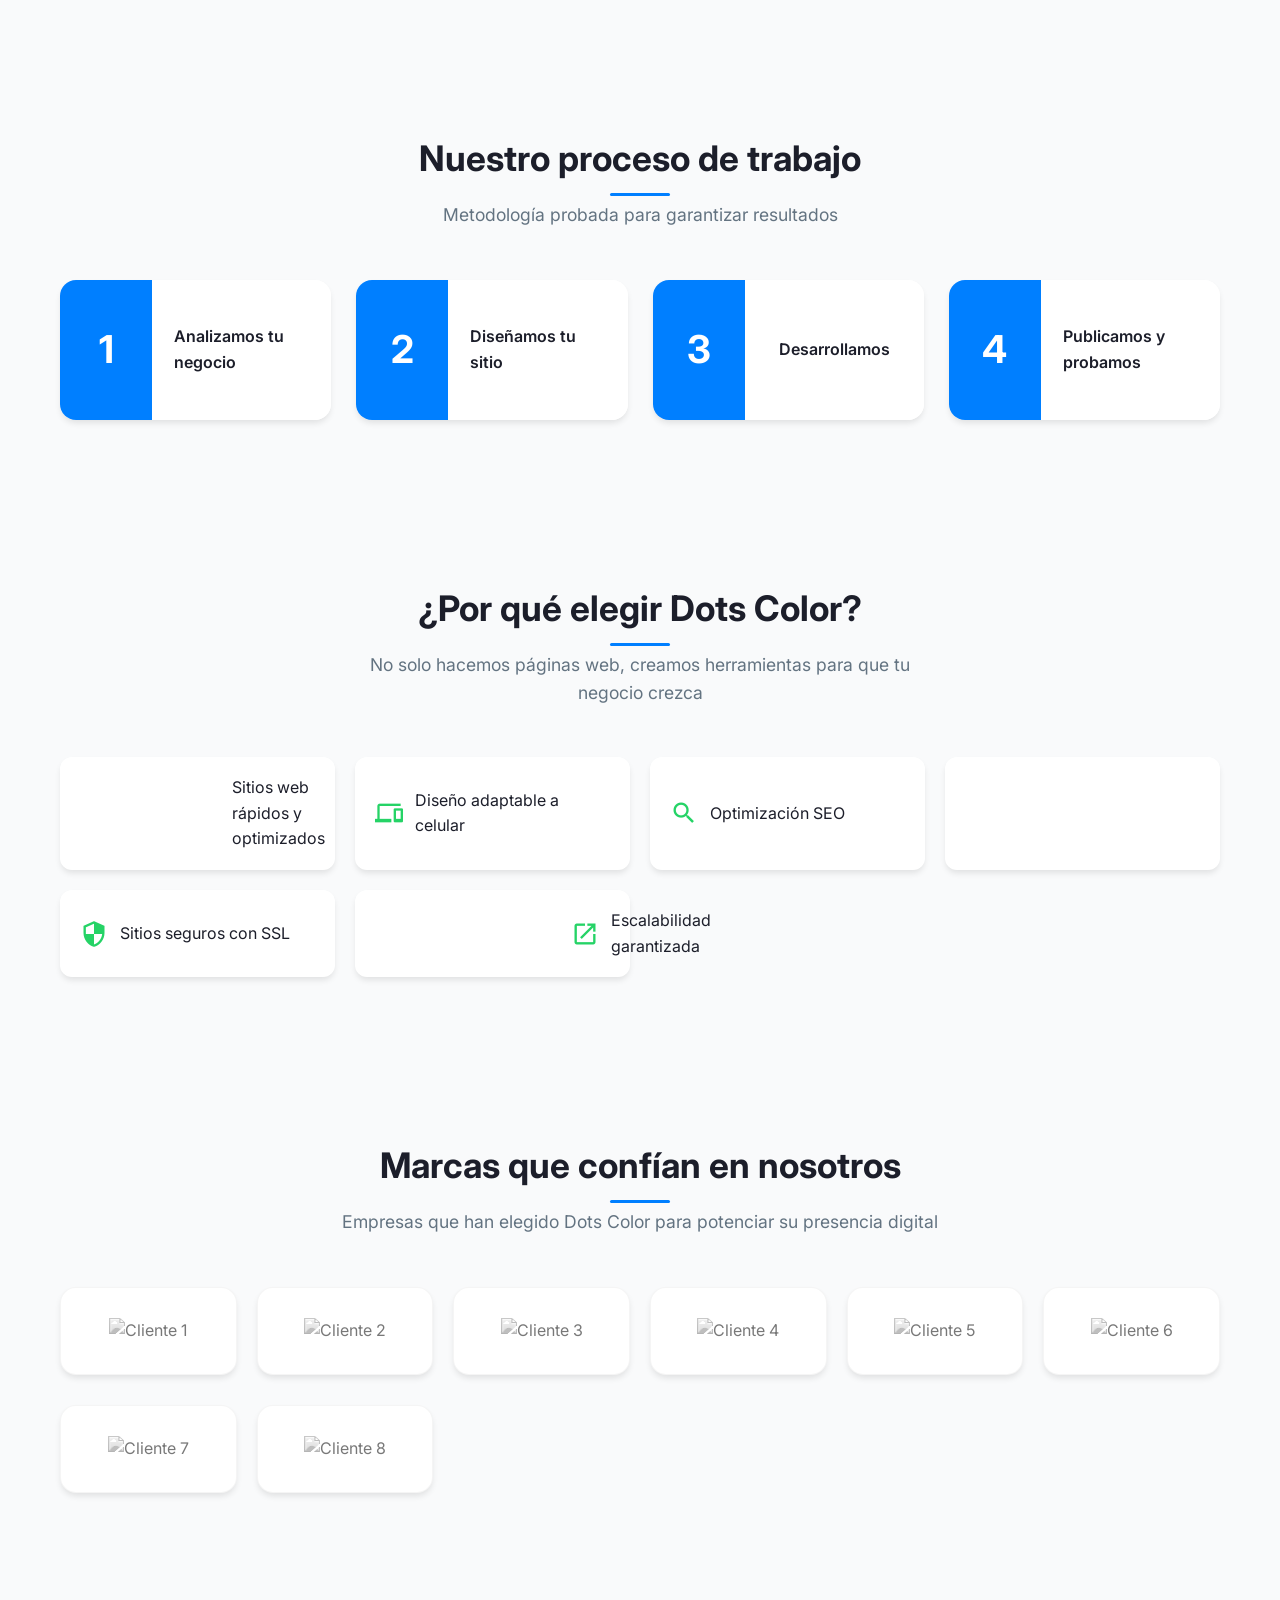
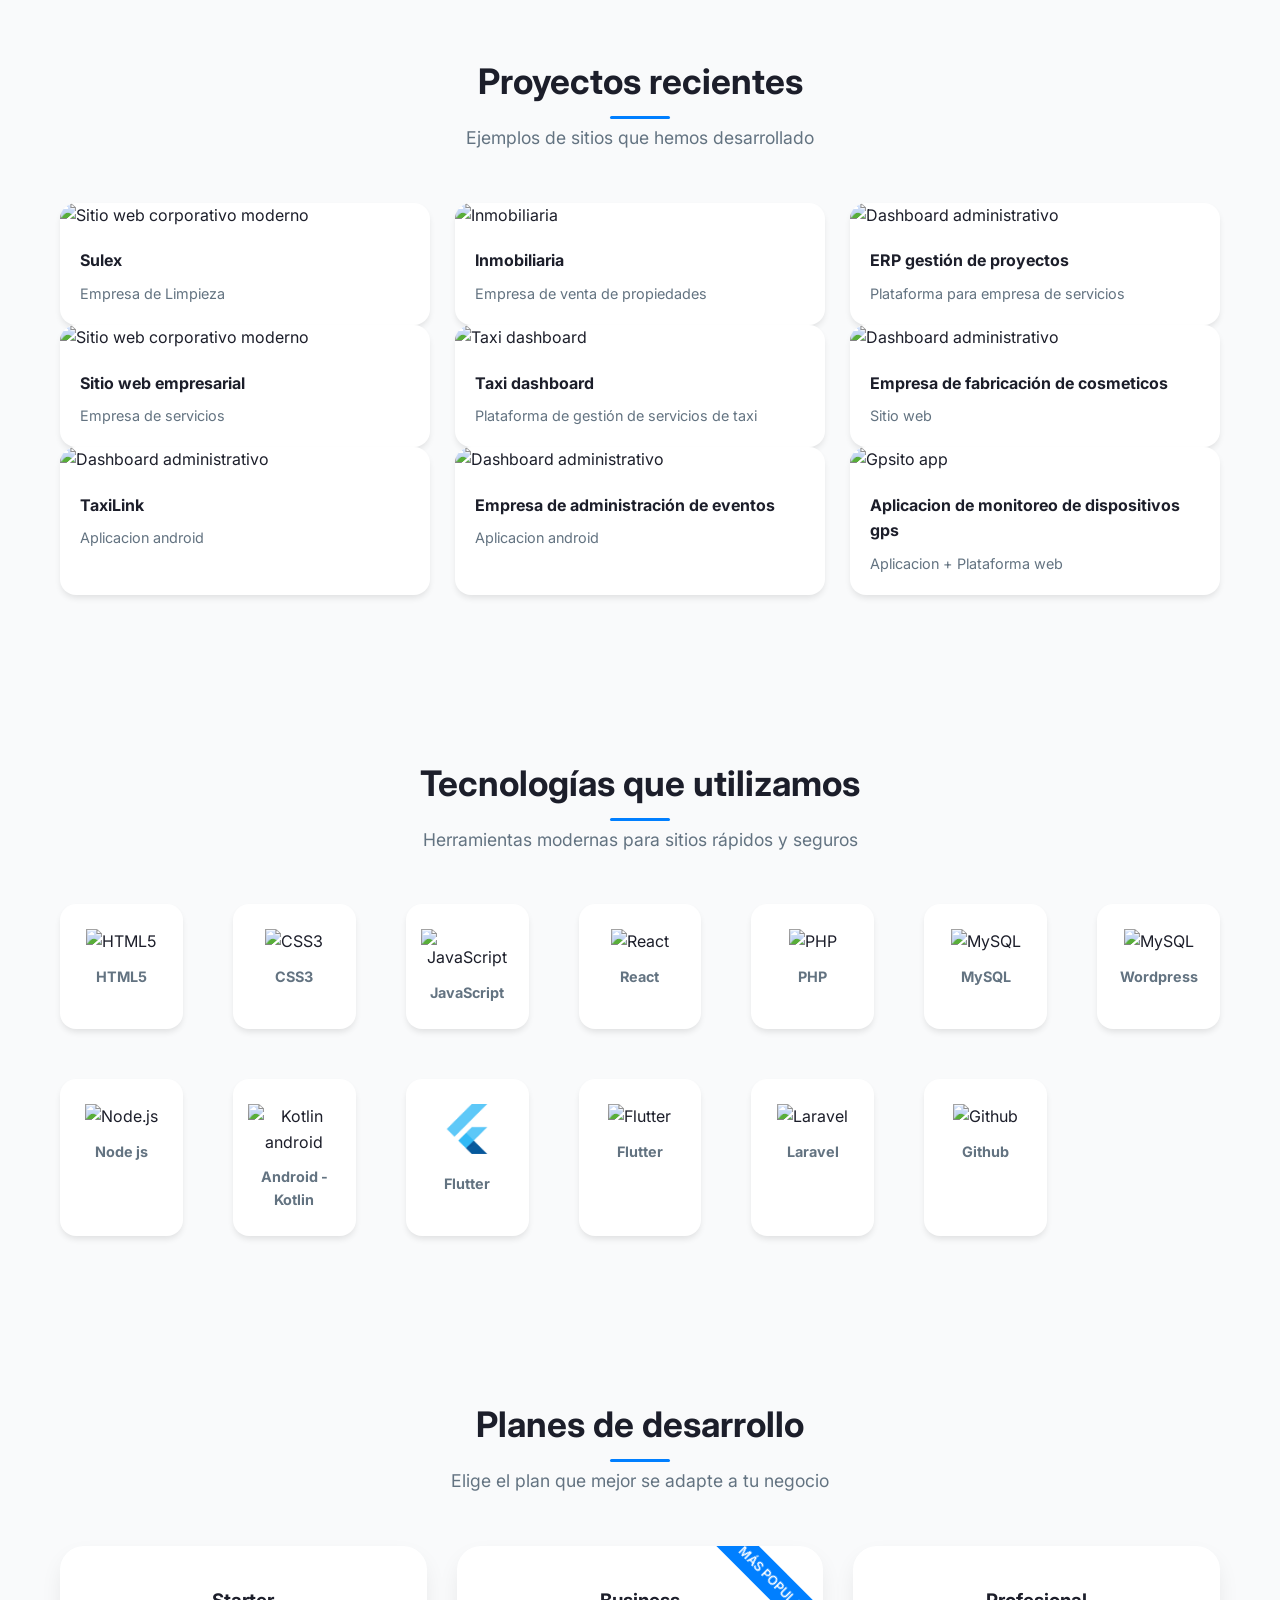
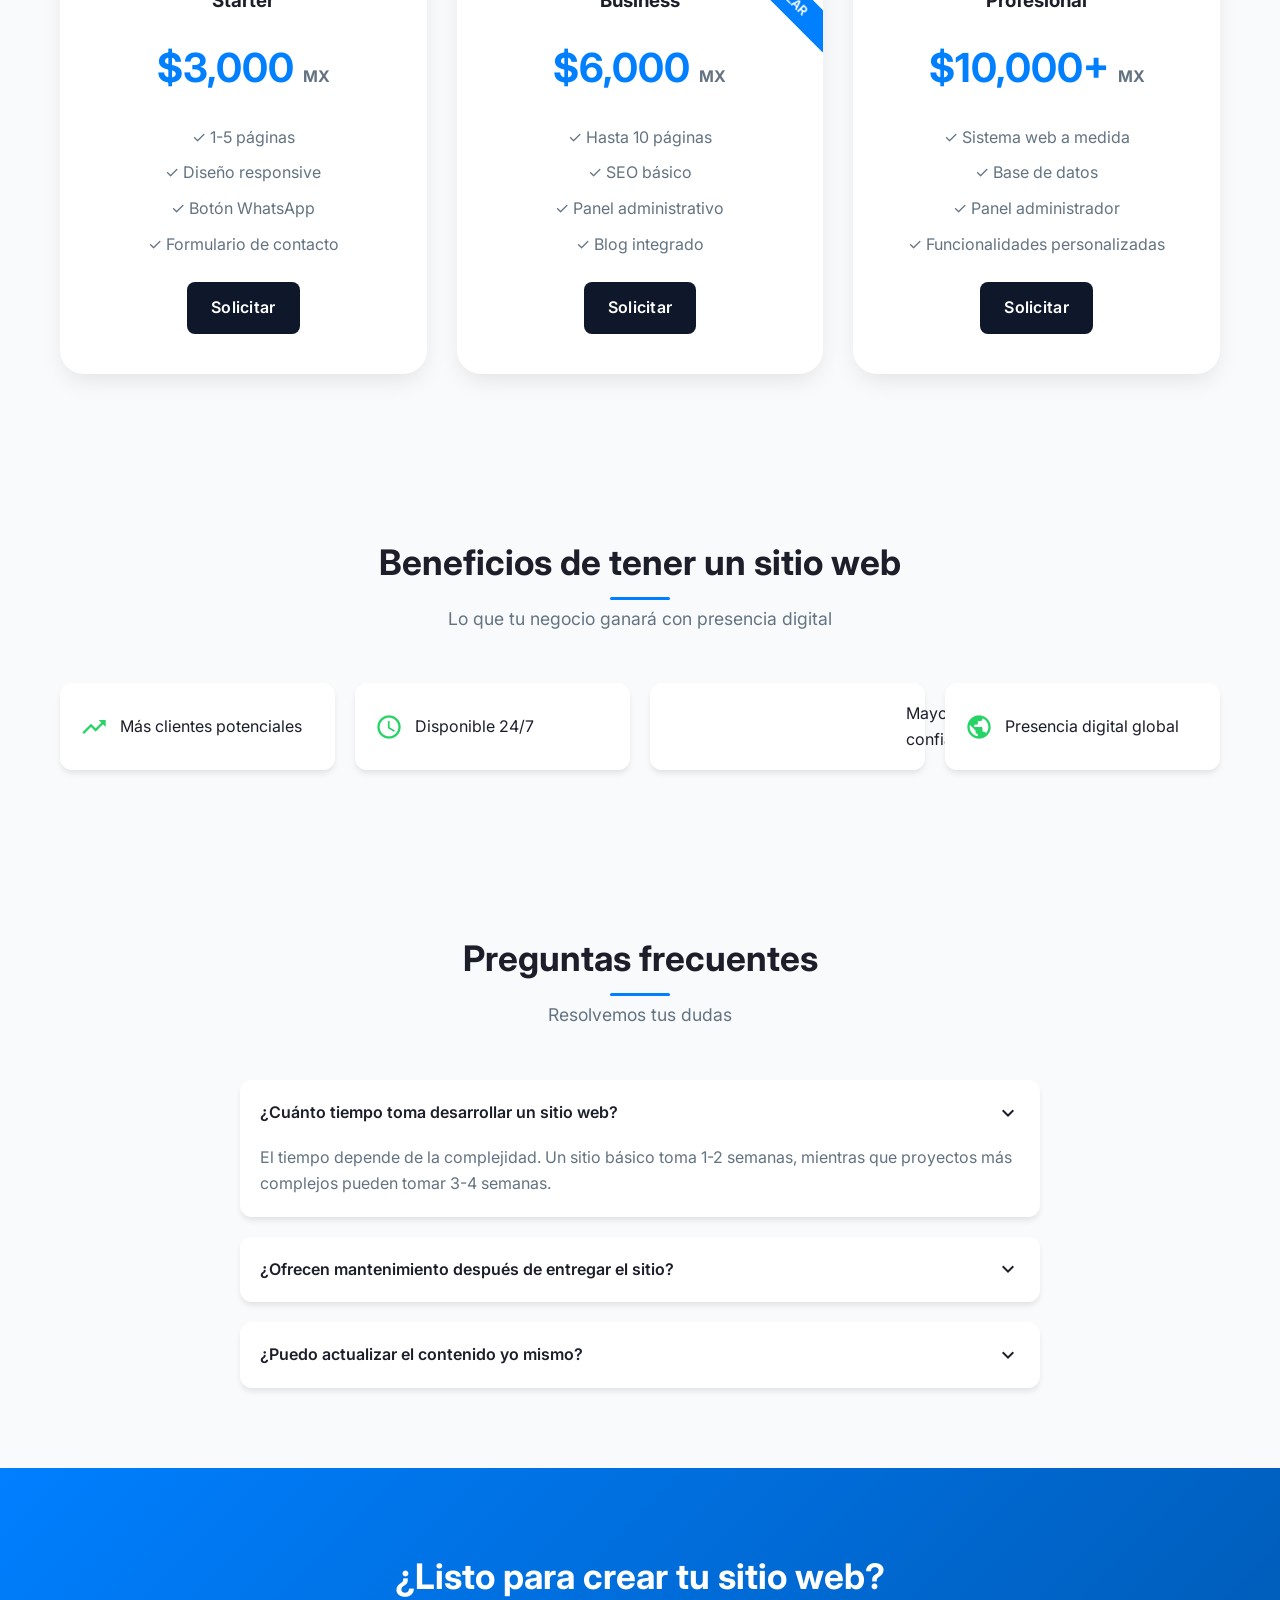
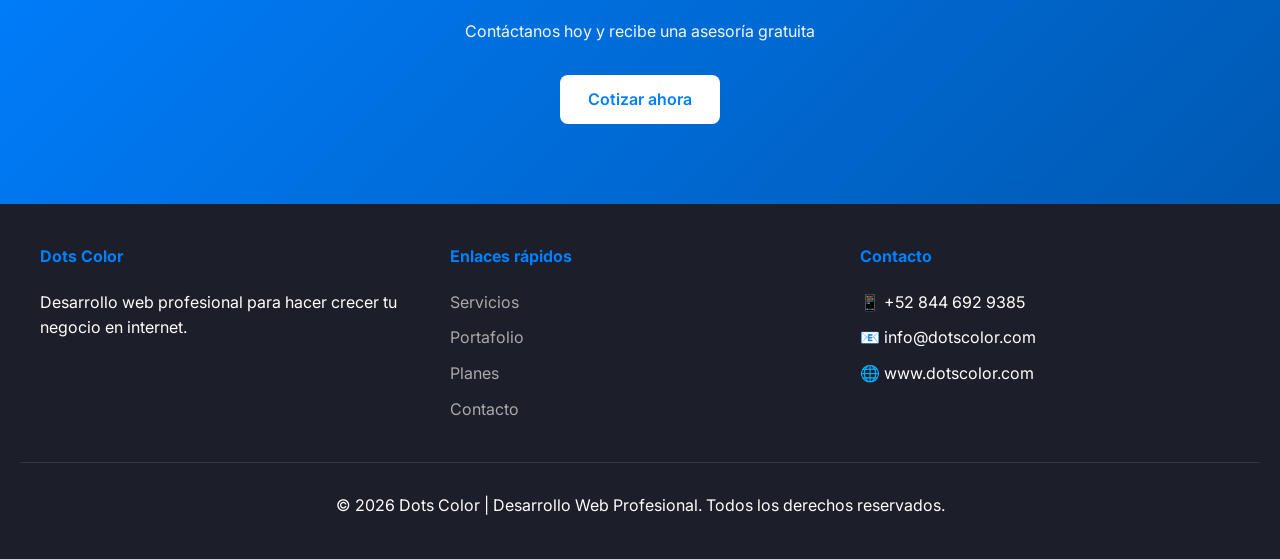
==== commit 85514828: "Update index.html" ====
--- a/index.html
+++ b/index.html
@@ -1123,7 +1123,7 @@
     </div>
     <!-- Logo 2 -->
     <div class="cliente-item">
-      <img src="https://via.placeholder.com/160x80/cccccc/969696?text=Logo+2" 
+      <img src="https://scontent.fntr10-2.fna.fbcdn.net/v/t39.30808-6/383000501_753946360080158_7248604398751858043_n.jpg?stp=dst-jpg_tt6&cstp=mx539x720&ctp=s539x720&_nc_cat=105&ccb=1-7&_nc_sid=6ee11a&_nc_ohc=sai_t938sWYQ7kNvwEatx4F&_nc_oc=Ado5E7lS_oAVNBEAVOy5V3UZgmmBexyWanKzX3e9A0Rsj7Lhmhoke3S6KbkN6qw-XgCd8hyxfQnWsdmilTaYg9hO&_nc_zt=23&_nc_ht=scontent.fntr10-2.fna&_nc_gid=-e7eGDSjPjrPxlO_JvP-aw&_nc_ss=7b2a8&oh=00_AQDUG3ClrYPKxAMaZJYtPwOF9BH4zPMgL1Ckbdcc1fWPaA&oe=6A4A4F6E" 
            alt="Cliente 2" 
            loading="lazy">
     </div>
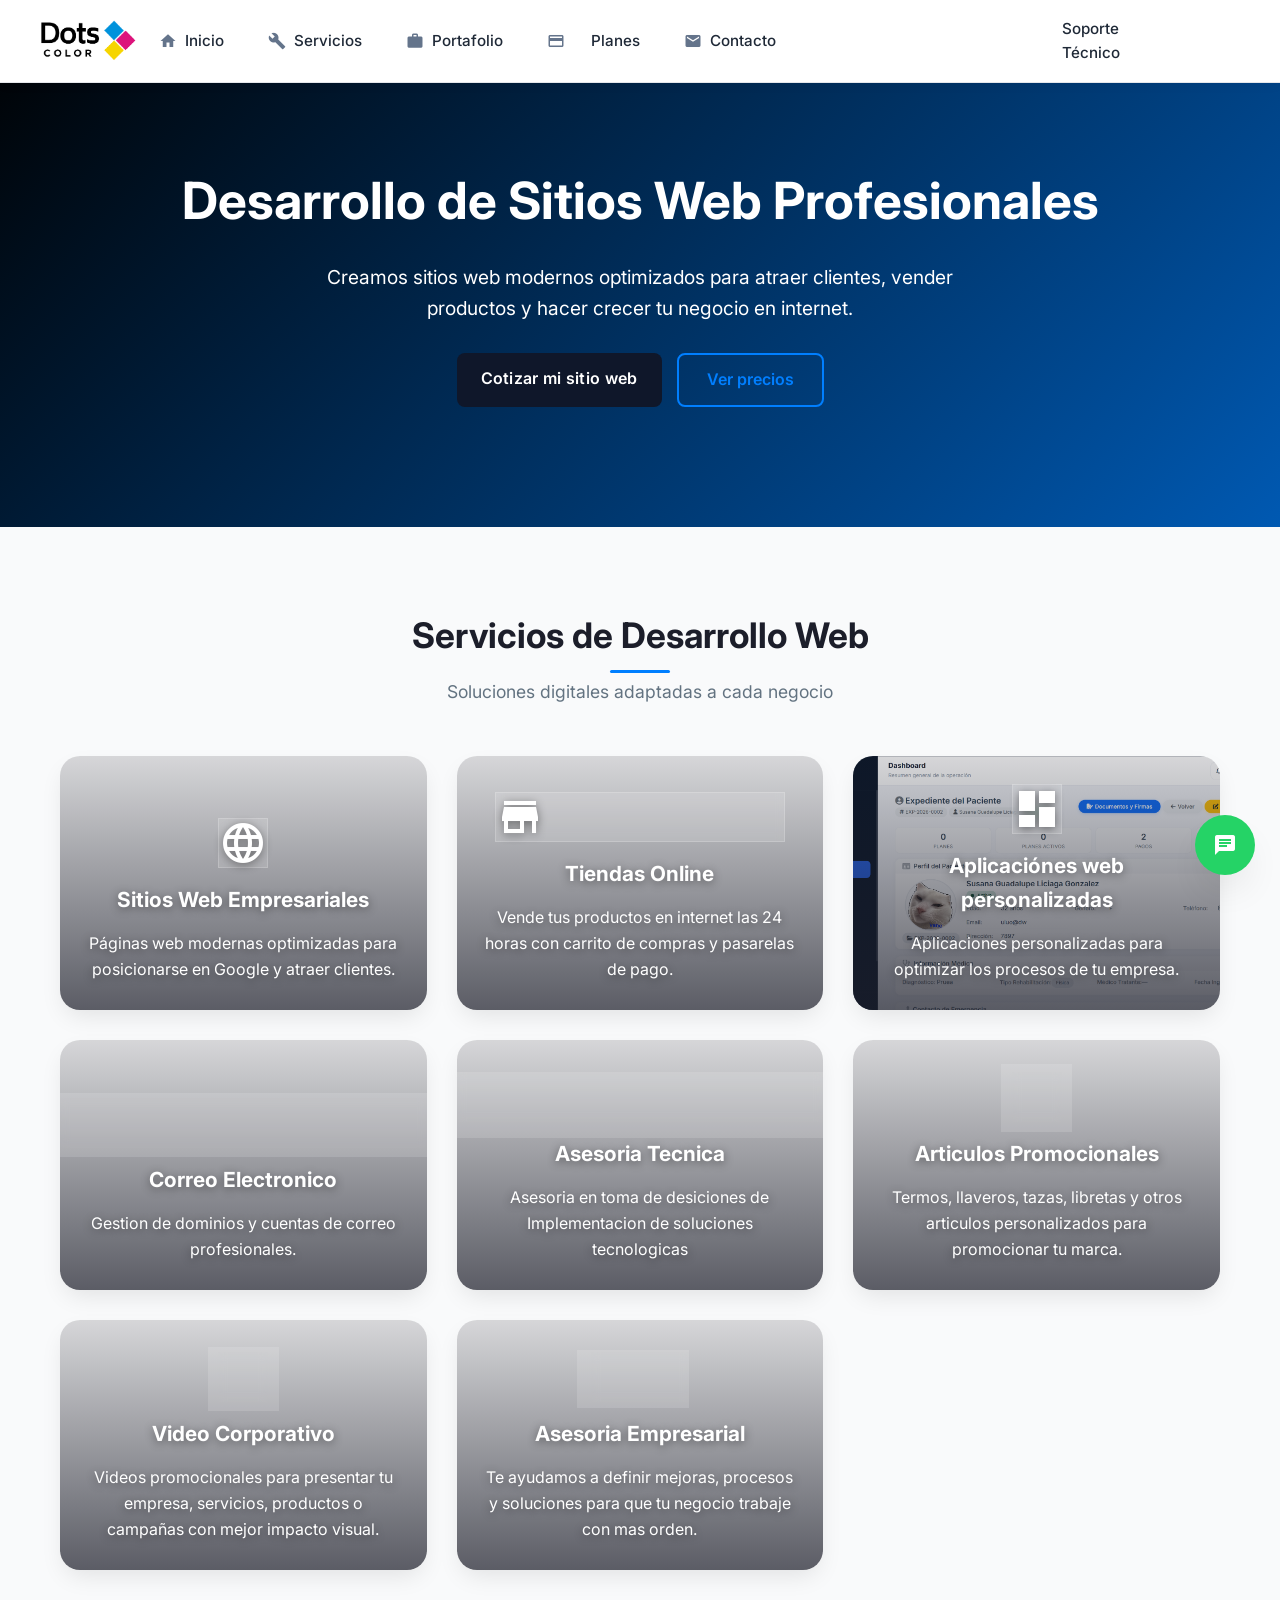
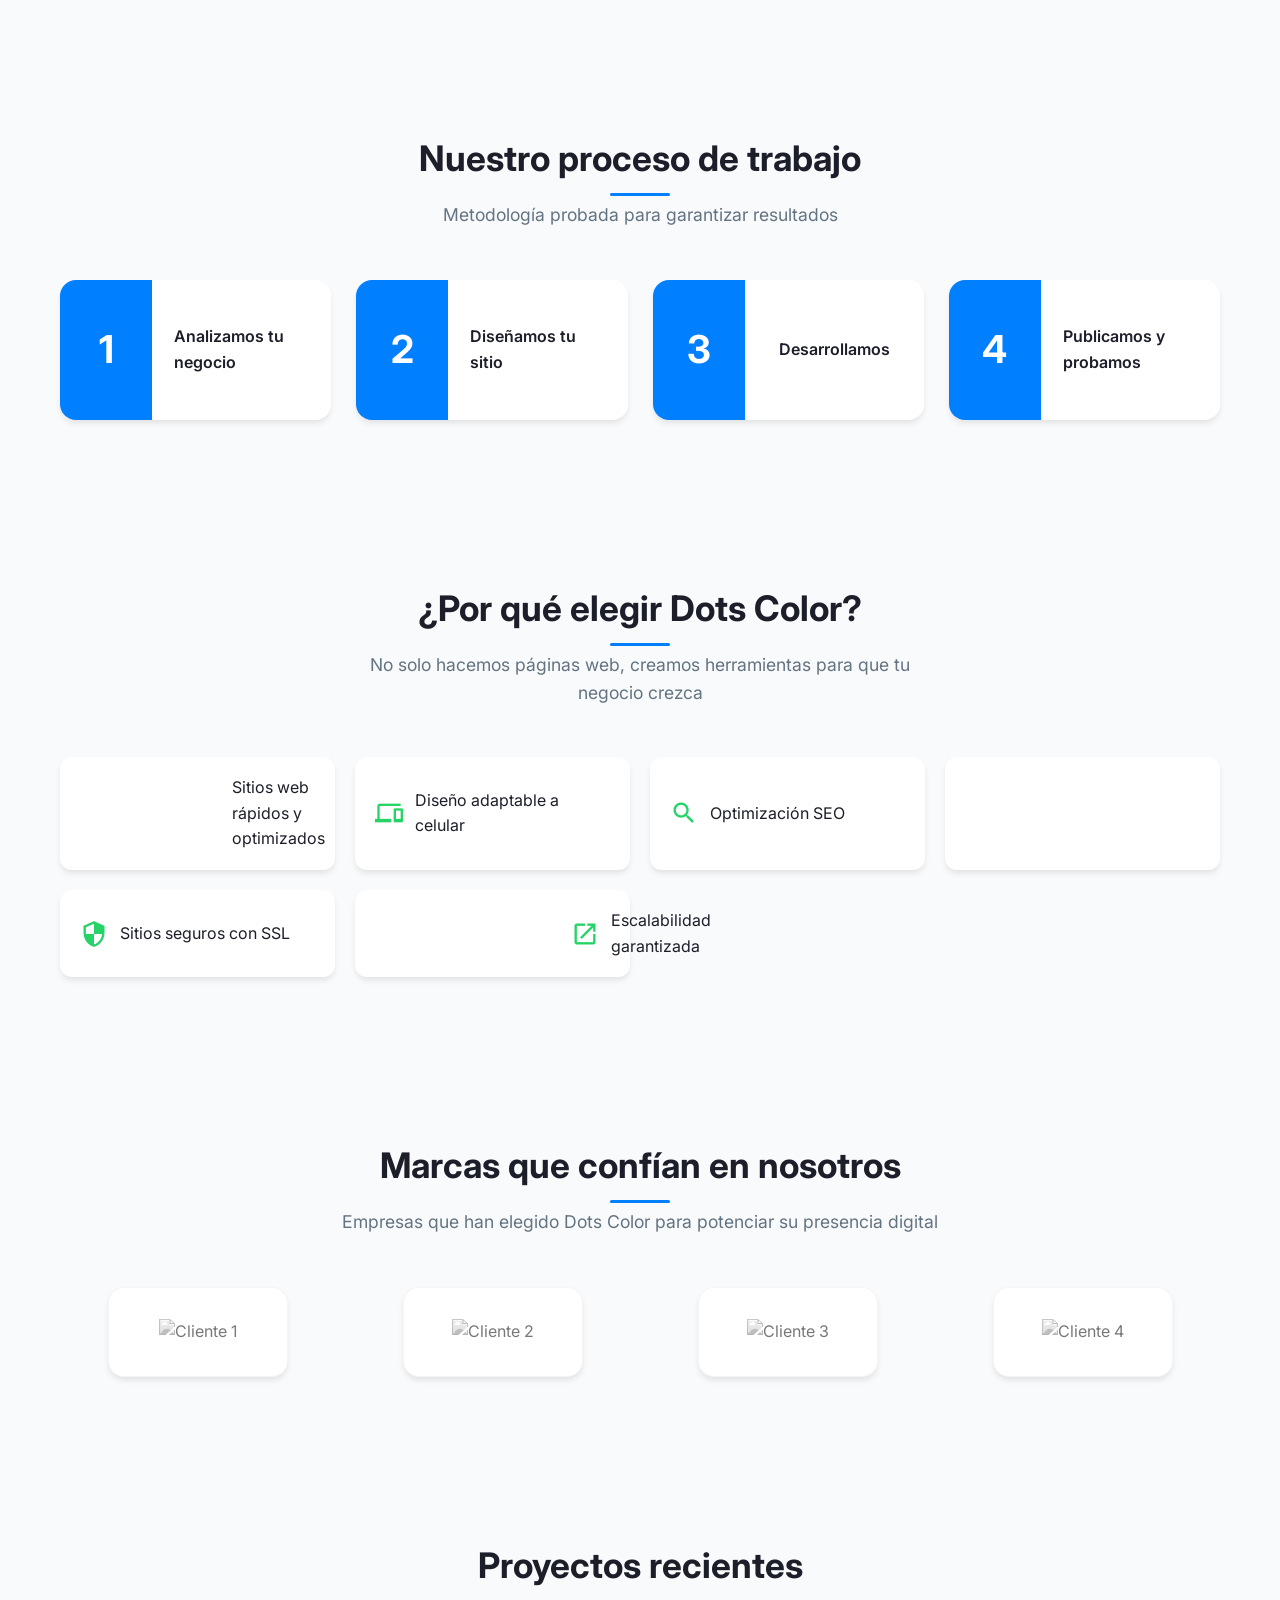
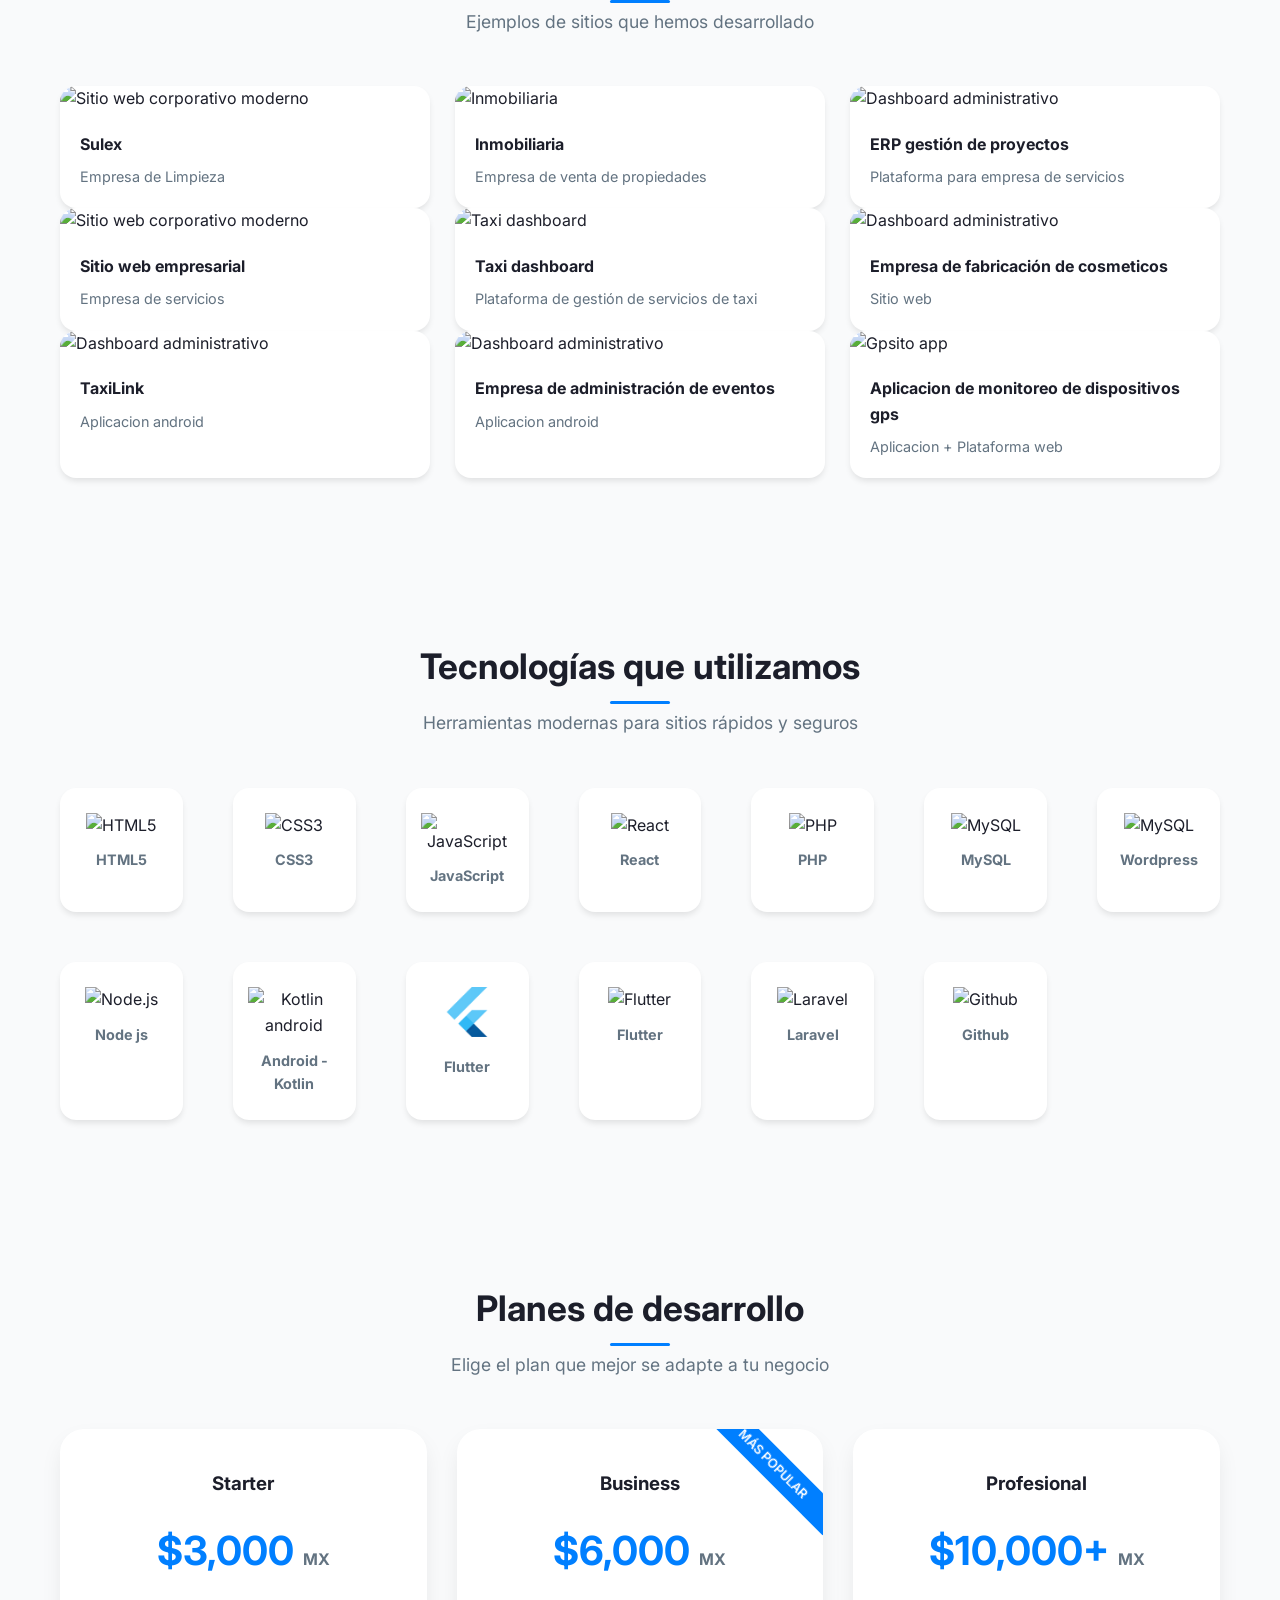
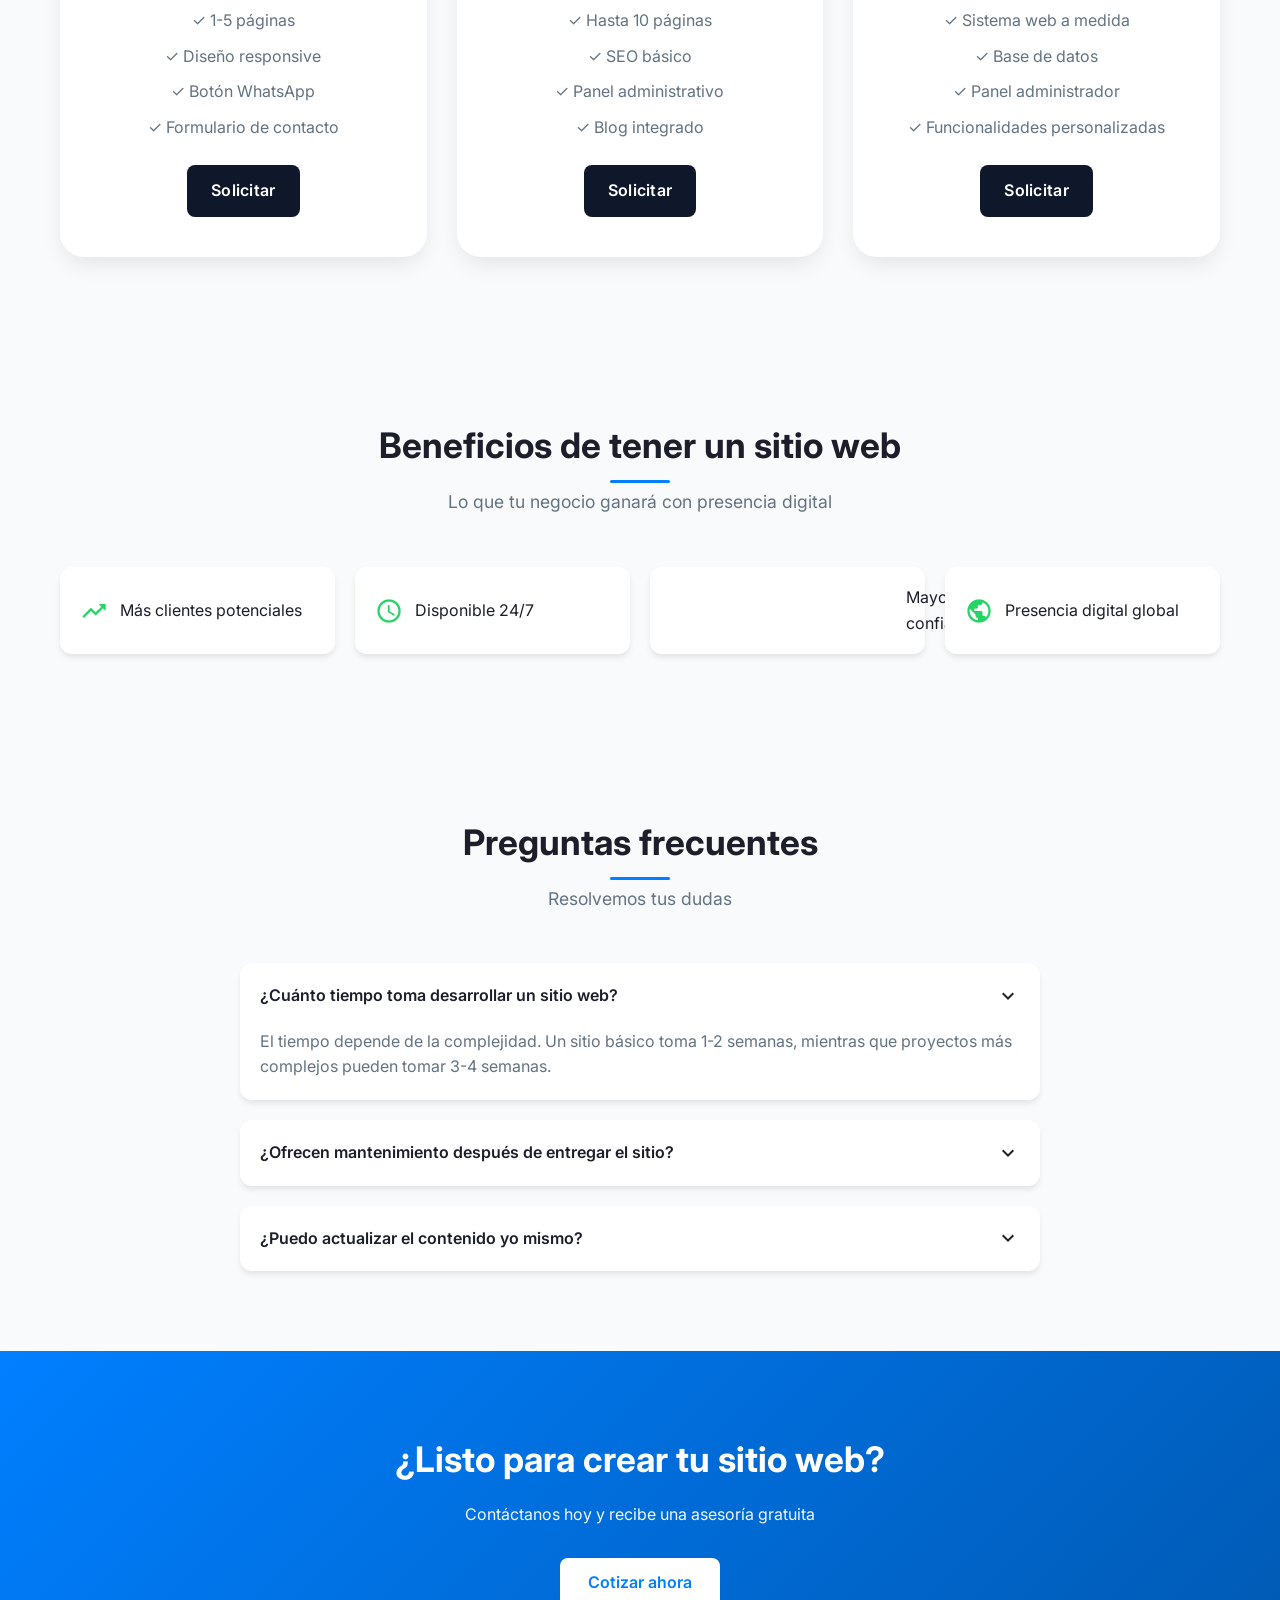
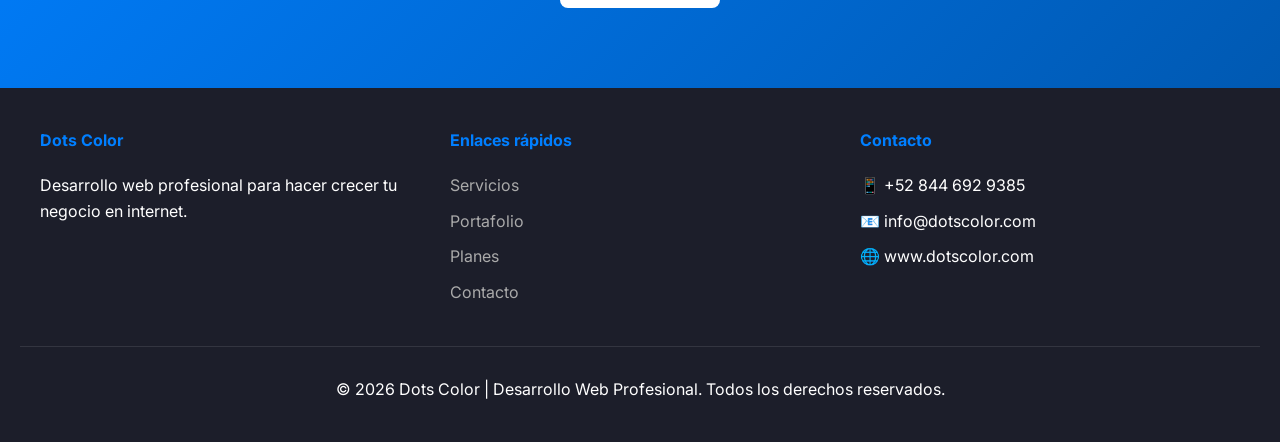
==== commit dbbb6a4c: "Update index.html" ====
--- a/index.html
+++ b/index.html
@@ -1139,30 +1139,7 @@
            alt="Cliente 4" 
            loading="lazy">
     </div>
-    <!-- Logo 5 -->
-    <div class="cliente-item">
-      <img src="https://via.placeholder.com/160x80/cccccc/969696?text=Logo+5" 
-           alt="Cliente 5" 
-           loading="lazy">
-    </div>
-    <!-- Logo 6 -->
-    <div class="cliente-item">
-      <img src="https://via.placeholder.com/160x80/cccccc/969696?text=Logo+6" 
-           alt="Cliente 6" 
-           loading="lazy">
-    </div>
-    <!-- Logo 7 -->
-    <div class="cliente-item">
-      <img src="https://via.placeholder.com/160x80/cccccc/969696?text=Logo+7" 
-           alt="Cliente 7" 
-           loading="lazy">
-    </div>
-    <!-- Logo 8 -->
-    <div class="cliente-item">
-      <img src="https://via.placeholder.com/160x80/cccccc/969696?text=Logo+8" 
-           alt="Cliente 8" 
-           loading="lazy">
-    </div>
+  
   </div>
 </section>
 
